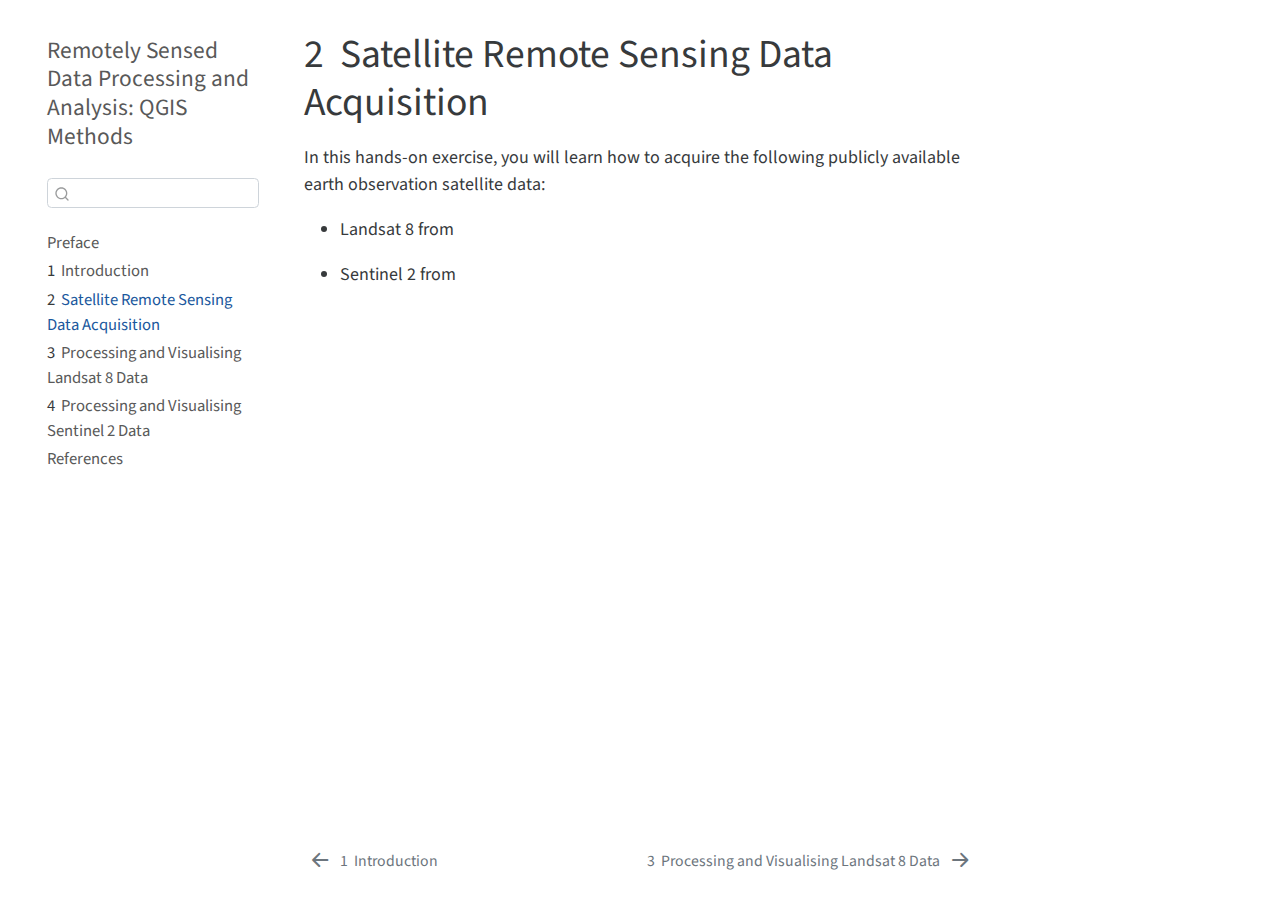
==== _book/Hands-on_01.html @ ee3eb409 "Commit 1st editing" ====
<!DOCTYPE html>
<html xmlns="http://www.w3.org/1999/xhtml" lang="en" xml:lang="en"><head>

<meta charset="utf-8">
<meta name="generator" content="quarto-1.0.37">

<meta name="viewport" content="width=device-width, initial-scale=1.0, user-scalable=yes">


<title>Remotely Sensed Data Processing and Analysis: QGIS Methods - 2&nbsp; Satellite Remote Sensing Data Acquisition</title>
<style>
code{white-space: pre-wrap;}
span.smallcaps{font-variant: small-caps;}
span.underline{text-decoration: underline;}
div.column{display: inline-block; vertical-align: top; width: 50%;}
div.hanging-indent{margin-left: 1.5em; text-indent: -1.5em;}
ul.task-list{list-style: none;}
</style>


<script src="site_libs/quarto-nav/quarto-nav.js"></script>
<script src="site_libs/quarto-nav/headroom.min.js"></script>
<script src="site_libs/clipboard/clipboard.min.js"></script>
<script src="site_libs/quarto-search/autocomplete.umd.js"></script>
<script src="site_libs/quarto-search/fuse.min.js"></script>
<script src="site_libs/quarto-search/quarto-search.js"></script>
<meta name="quarto:offset" content="./">
<link href="./Hands-on_02.html" rel="next">
<link href="./intro.html" rel="prev">
<script src="site_libs/quarto-html/quarto.js"></script>
<script src="site_libs/quarto-html/popper.min.js"></script>
<script src="site_libs/quarto-html/tippy.umd.min.js"></script>
<script src="site_libs/quarto-html/anchor.min.js"></script>
<link href="site_libs/quarto-html/tippy.css" rel="stylesheet">
<link href="site_libs/quarto-html/quarto-syntax-highlighting.css" rel="stylesheet" id="quarto-text-highlighting-styles">
<script src="site_libs/bootstrap/bootstrap.min.js"></script>
<link href="site_libs/bootstrap/bootstrap-icons.css" rel="stylesheet">
<link href="site_libs/bootstrap/bootstrap.min.css" rel="stylesheet" id="quarto-bootstrap" data-mode="light">
<script id="quarto-search-options" type="application/json">{
  "location": "sidebar",
  "copy-button": false,
  "collapse-after": 3,
  "panel-placement": "start",
  "type": "textbox",
  "limit": 20,
  "language": {
    "search-no-results-text": "No results",
    "search-matching-documents-text": "matching documents",
    "search-copy-link-title": "Copy link to search",
    "search-hide-matches-text": "Hide additional matches",
    "search-more-match-text": "more match in this document",
    "search-more-matches-text": "more matches in this document",
    "search-clear-button-title": "Clear",
    "search-detached-cancel-button-title": "Cancel",
    "search-submit-button-title": "Submit"
  }
}</script>


</head>

<body class="nav-sidebar floating">

<div id="quarto-search-results"></div>
  <header id="quarto-header" class="headroom fixed-top">
  <nav class="quarto-secondary-nav" data-bs-toggle="collapse" data-bs-target="#quarto-sidebar" aria-controls="quarto-sidebar" aria-expanded="false" aria-label="Toggle sidebar navigation" onclick="if (window.quartoToggleHeadroom) { window.quartoToggleHeadroom(); }">
    <div class="container-fluid d-flex justify-content-between">
      <h1 class="quarto-secondary-nav-title"><span class="chapter-number">2</span>&nbsp; <span class="chapter-title">Satellite Remote Sensing Data Acquisition</span></h1>
      <button type="button" class="quarto-btn-toggle btn" aria-label="Show secondary navigation">
        <i class="bi bi-chevron-right"></i>
      </button>
    </div>
  </nav>
</header>
<!-- content -->
<div id="quarto-content" class="quarto-container page-columns page-rows-contents page-layout-article">
<!-- sidebar -->
  <nav id="quarto-sidebar" class="sidebar collapse sidebar-navigation floating overflow-auto">
    <div class="pt-lg-2 mt-2 text-left sidebar-header">
    <div class="sidebar-title mb-0 py-0">
      <a href="./">Remotely Sensed Data Processing and Analysis: QGIS Methods</a> 
    </div>
      </div>
      <div class="mt-2 flex-shrink-0 align-items-center">
        <div class="sidebar-search">
        <div id="quarto-search" class="" title="Search"></div>
        </div>
      </div>
    <div class="sidebar-menu-container"> 
    <ul class="list-unstyled mt-1">
        <li class="sidebar-item">
  <div class="sidebar-item-container"> 
  <a href="./index.html" class="sidebar-item-text sidebar-link">Preface</a>
  </div>
</li>
        <li class="sidebar-item">
  <div class="sidebar-item-container"> 
  <a href="./intro.html" class="sidebar-item-text sidebar-link"><span class="chapter-number">1</span>&nbsp; <span class="chapter-title">Introduction</span></a>
  </div>
</li>
        <li class="sidebar-item">
  <div class="sidebar-item-container"> 
  <a href="./Hands-on_01.html" class="sidebar-item-text sidebar-link active"><span class="chapter-number">2</span>&nbsp; <span class="chapter-title">Satellite Remote Sensing Data Acquisition</span></a>
  </div>
</li>
        <li class="sidebar-item">
  <div class="sidebar-item-container"> 
  <a href="./Hands-on_02.html" class="sidebar-item-text sidebar-link"><span class="chapter-number">3</span>&nbsp; <span class="chapter-title">Processing and Visualising Landsat 8 Data</span></a>
  </div>
</li>
        <li class="sidebar-item">
  <div class="sidebar-item-container"> 
  <a href="./Hands-on_03.html" class="sidebar-item-text sidebar-link"><span class="chapter-number">4</span>&nbsp; <span class="chapter-title">Processing and Visualising Sentinel 2 Data</span></a>
  </div>
</li>
        <li class="sidebar-item">
  <div class="sidebar-item-container"> 
  <a href="./references.html" class="sidebar-item-text sidebar-link">References</a>
  </div>
</li>
    </ul>
    </div>
</nav>
<!-- margin-sidebar -->
    <div id="quarto-margin-sidebar" class="sidebar margin-sidebar">
        
    </div>
<!-- main -->
<main class="content" id="quarto-document-content">

<header id="title-block-header" class="quarto-title-block default">
<div class="quarto-title">
<h1 class="title d-none d-lg-block"><span class="chapter-number">2</span>&nbsp; <span class="chapter-title">Satellite Remote Sensing Data Acquisition</span></h1>
</div>



<div class="quarto-title-meta">

    
    
  </div>
  

</header>

<p>In this hands-on exercise, you will learn how to acquire the following publicly available earth observation satellite data:</p>
<ul>
<li><p>Landsat 8 from</p></li>
<li><p>Sentinel 2 from</p></li>
</ul>



</main> <!-- /main -->
<script id="quarto-html-after-body" type="application/javascript">
window.document.addEventListener("DOMContentLoaded", function (event) {
  const toggleBodyColorMode = (bsSheetEl) => {
    const mode = bsSheetEl.getAttribute("data-mode");
    const bodyEl = window.document.querySelector("body");
    if (mode === "dark") {
      bodyEl.classList.add("quarto-dark");
      bodyEl.classList.remove("quarto-light");
    } else {
      bodyEl.classList.add("quarto-light");
      bodyEl.classList.remove("quarto-dark");
    }
  }
  const toggleBodyColorPrimary = () => {
    const bsSheetEl = window.document.querySelector("link#quarto-bootstrap");
    if (bsSheetEl) {
      toggleBodyColorMode(bsSheetEl);
    }
  }
  toggleBodyColorPrimary();  
  const icon = "";
  const anchorJS = new window.AnchorJS();
  anchorJS.options = {
    placement: 'right',
    icon: icon
  };
  anchorJS.add('.anchored');
  const clipboard = new window.ClipboardJS('.code-copy-button', {
    target: function(trigger) {
      return trigger.previousElementSibling;
    }
  });
  clipboard.on('success', function(e) {
    // button target
    const button = e.trigger;
    // don't keep focus
    button.blur();
    // flash "checked"
    button.classList.add('code-copy-button-checked');
    var currentTitle = button.getAttribute("title");
    button.setAttribute("title", "Copied!");
    setTimeout(function() {
      button.setAttribute("title", currentTitle);
      button.classList.remove('code-copy-button-checked');
    }, 1000);
    // clear code selection
    e.clearSelection();
  });
  function tippyHover(el, contentFn) {
    const config = {
      allowHTML: true,
      content: contentFn,
      maxWidth: 500,
      delay: 100,
      arrow: false,
      appendTo: function(el) {
          return el.parentElement;
      },
      interactive: true,
      interactiveBorder: 10,
      theme: 'quarto',
      placement: 'bottom-start'
    };
    window.tippy(el, config); 
  }
  const noterefs = window.document.querySelectorAll('a[role="doc-noteref"]');
  for (var i=0; i<noterefs.length; i++) {
    const ref = noterefs[i];
    tippyHover(ref, function() {
      let href = ref.getAttribute('href');
      try { href = new URL(href).hash; } catch {}
      const id = href.replace(/^#\/?/, "");
      const note = window.document.getElementById(id);
      return note.innerHTML;
    });
  }
  var bibliorefs = window.document.querySelectorAll('a[role="doc-biblioref"]');
  for (var i=0; i<bibliorefs.length; i++) {
    const ref = bibliorefs[i];
    const cites = ref.parentNode.getAttribute('data-cites').split(' ');
    tippyHover(ref, function() {
      var popup = window.document.createElement('div');
      cites.forEach(function(cite) {
        var citeDiv = window.document.createElement('div');
        citeDiv.classList.add('hanging-indent');
        citeDiv.classList.add('csl-entry');
        var biblioDiv = window.document.getElementById('ref-' + cite);
        if (biblioDiv) {
          citeDiv.innerHTML = biblioDiv.innerHTML;
        }
        popup.appendChild(citeDiv);
      });
      return popup.innerHTML;
    });
  }
});
</script>
<nav class="page-navigation">
  <div class="nav-page nav-page-previous">
      <a href="./intro.html" class="pagination-link">
        <i class="bi bi-arrow-left-short"></i> <span class="nav-page-text"><span class="chapter-number">1</span>&nbsp; <span class="chapter-title">Introduction</span></span>
      </a>          
  </div>
  <div class="nav-page nav-page-next">
      <a href="./Hands-on_02.html" class="pagination-link">
        <span class="nav-page-text"><span class="chapter-number">3</span>&nbsp; <span class="chapter-title">Processing and Visualising Landsat 8 Data</span></span> <i class="bi bi-arrow-right-short"></i>
      </a>
  </div>
</nav>
</div> <!-- /content -->



</body></html>
---- _book/site_libs/quarto-html/tippy.css ----
.tippy-box[data-animation=fade][data-state=hidden]{opacity:0}[data-tippy-root]{max-width:calc(100vw - 10px)}.tippy-box{position:relative;background-color:#333;color:#fff;border-radius:4px;font-size:14px;line-height:1.4;white-space:normal;outline:0;transition-property:transform,visibility,opacity}.tippy-box[data-placement^=top]>.tippy-arrow{bottom:0}.tippy-box[data-placement^=top]>.tippy-arrow:before{bottom:-7px;left:0;border-width:8px 8px 0;border-top-color:initial;transform-origin:center top}.tippy-box[data-placement^=bottom]>.tippy-arrow{top:0}.tippy-box[data-placement^=bottom]>.tippy-arrow:before{top:-7px;left:0;border-width:0 8px 8px;border-bottom-color:initial;transform-origin:center bottom}.tippy-box[data-placement^=left]>.tippy-arrow{right:0}.tippy-box[data-placement^=left]>.tippy-arrow:before{border-width:8px 0 8px 8px;border-left-color:initial;right:-7px;transform-origin:center left}.tippy-box[data-placement^=right]>.tippy-arrow{left:0}.tippy-box[data-placement^=right]>.tippy-arrow:before{left:-7px;border-width:8px 8px 8px 0;border-right-color:initial;transform-origin:center right}.tippy-box[data-inertia][data-state=visible]{transition-timing-function:cubic-bezier(.54,1.5,.38,1.11)}.tippy-arrow{width:16px;height:16px;color:#333}.tippy-arrow:before{content:"";position:absolute;border-color:transparent;border-style:solid}.tippy-content{position:relative;padding:5px 9px;z-index:1}
---- _book/site_libs/quarto-html/quarto-syntax-highlighting.css ----
/* quarto syntax highlight colors */
:root {
  --quarto-hl-ot-color: #003B4F;
  --quarto-hl-at-color: #657422;
  --quarto-hl-ss-color: #20794D;
  --quarto-hl-an-color: #5E5E5E;
  --quarto-hl-fu-color: #4758AB;
  --quarto-hl-st-color: #20794D;
  --quarto-hl-cf-color: #003B4F;
  --quarto-hl-op-color: #5E5E5E;
  --quarto-hl-er-color: #AD0000;
  --quarto-hl-bn-color: #AD0000;
  --quarto-hl-al-color: #AD0000;
  --quarto-hl-va-color: #111111;
  --quarto-hl-bu-color: inherit;
  --quarto-hl-ex-color: inherit;
  --quarto-hl-pp-color: #AD0000;
  --quarto-hl-in-color: #5E5E5E;
  --quarto-hl-vs-color: #20794D;
  --quarto-hl-wa-color: #5E5E5E;
  --quarto-hl-do-color: #5E5E5E;
  --quarto-hl-im-color: #00769E;
  --quarto-hl-ch-color: #20794D;
  --quarto-hl-dt-color: #AD0000;
  --quarto-hl-fl-color: #AD0000;
  --quarto-hl-co-color: #5E5E5E;
  --quarto-hl-cv-color: #5E5E5E;
  --quarto-hl-cn-color: #8f5902;
  --quarto-hl-sc-color: #5E5E5E;
  --quarto-hl-dv-color: #AD0000;
  --quarto-hl-kw-color: #003B4F;
}

/* other quarto variables */
:root {
  --quarto-font-monospace: SFMono-Regular, Menlo, Monaco, Consolas, "Liberation Mono", "Courier New", monospace;
}

pre > code.sourceCode > span {
  color: #003B4F;
}

code span {
  color: #003B4F;
}

code.sourceCode > span {
  color: #003B4F;
}

div.sourceCode,
div.sourceCode pre.sourceCode {
  color: #003B4F;
}

code span.ot {
  color: #003B4F;
}

code span.at {
  color: #657422;
}

code span.ss {
  color: #20794D;
}

code span.an {
  color: #5E5E5E;
}

code span.fu {
  color: #4758AB;
}

code span.st {
  color: #20794D;
}

code span.cf {
  color: #003B4F;
}

code span.op {
  color: #5E5E5E;
}

code span.er {
  color: #AD0000;
}

code span.bn {
  color: #AD0000;
}

code span.al {
  color: #AD0000;
}

code span.va {
  color: #111111;
}

code span.pp {
  color: #AD0000;
}

code span.in {
  color: #5E5E5E;
}

code span.vs {
  color: #20794D;
}

code span.wa {
  color: #5E5E5E;
  font-style: italic;
}

code span.do {
  color: #5E5E5E;
  font-style: italic;
}

code span.im {
  color: #00769E;
}

code span.ch {
  color: #20794D;
}

code span.dt {
  color: #AD0000;
}

code span.fl {
  color: #AD0000;
}

code span.co {
  color: #5E5E5E;
}

code span.cv {
  color: #5E5E5E;
  font-style: italic;
}

code span.cn {
  color: #8f5902;
}

code span.sc {
  color: #5E5E5E;
}

code span.dv {
  color: #AD0000;
}

code span.kw {
  color: #003B4F;
}

.prevent-inlining {
  content: "</";
}

/*# sourceMappingURL=debc5d5d77c3f9108843748ff7464032.css.map */
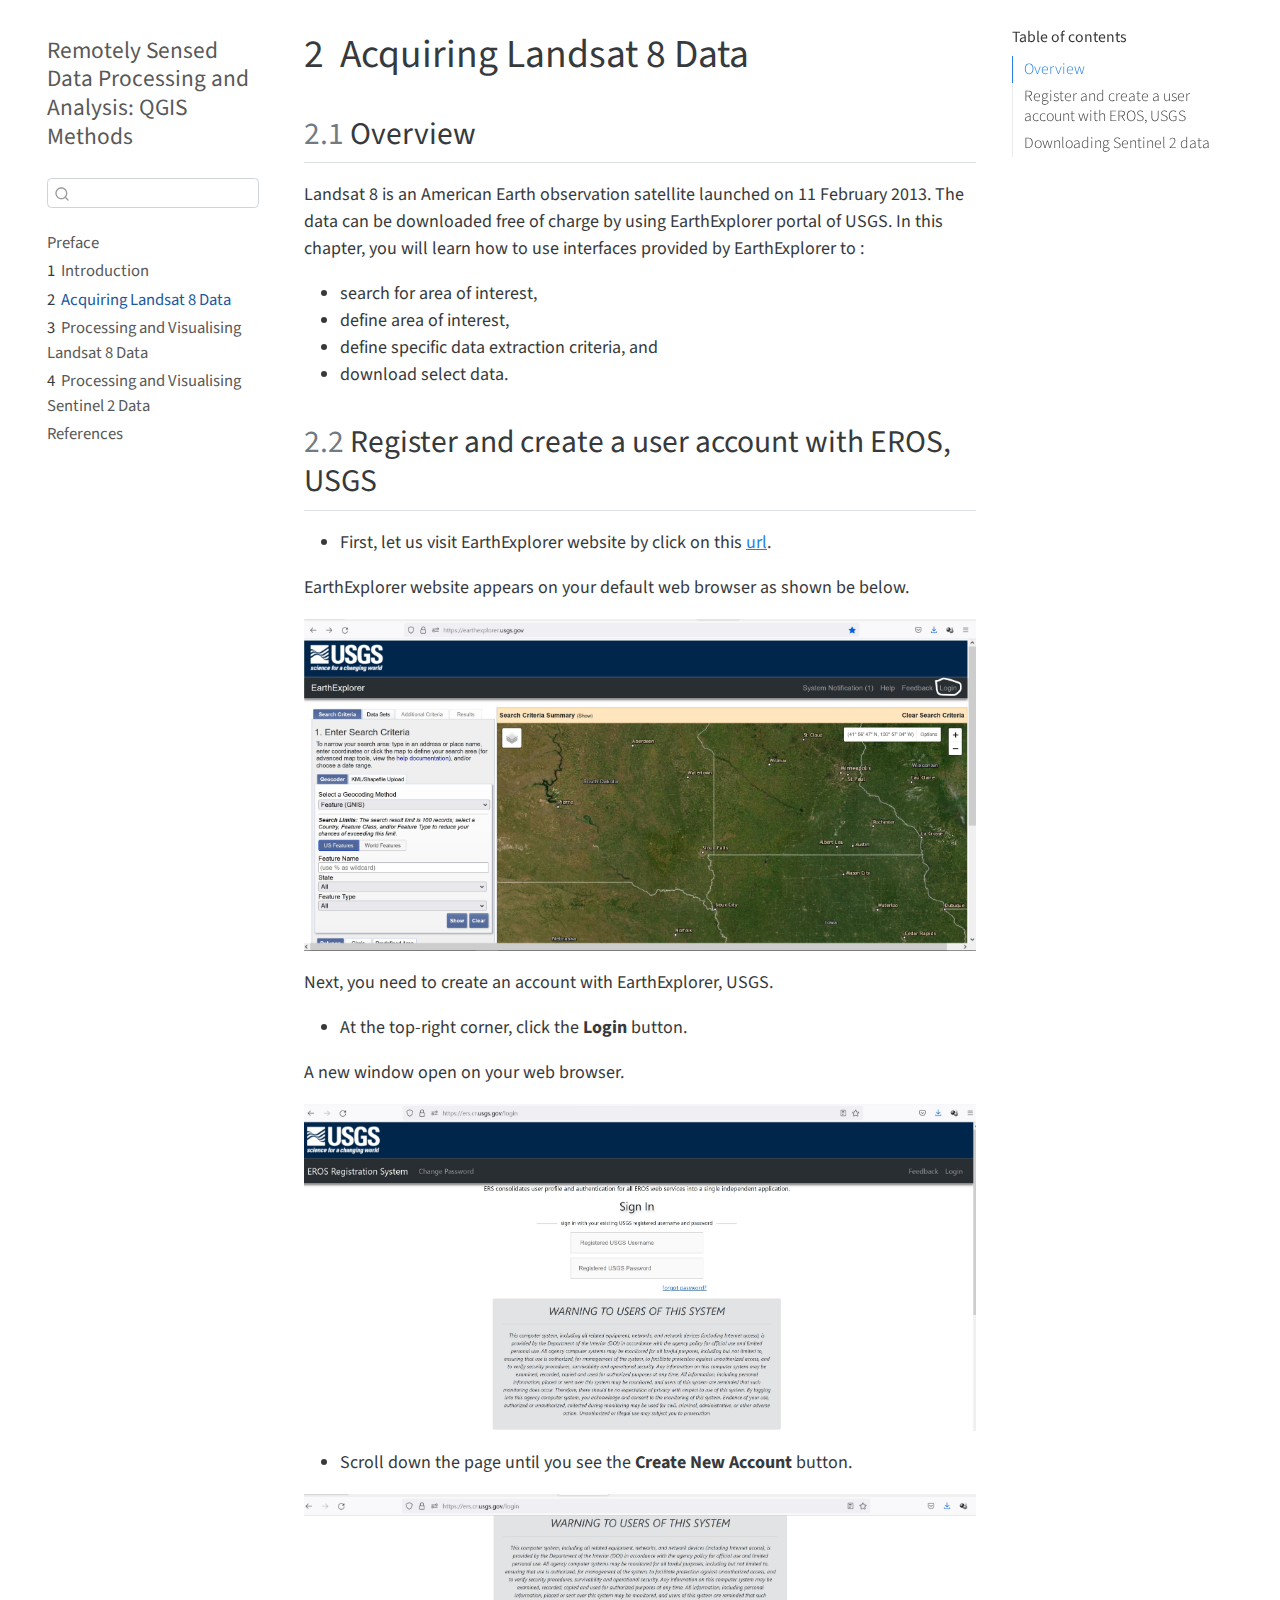
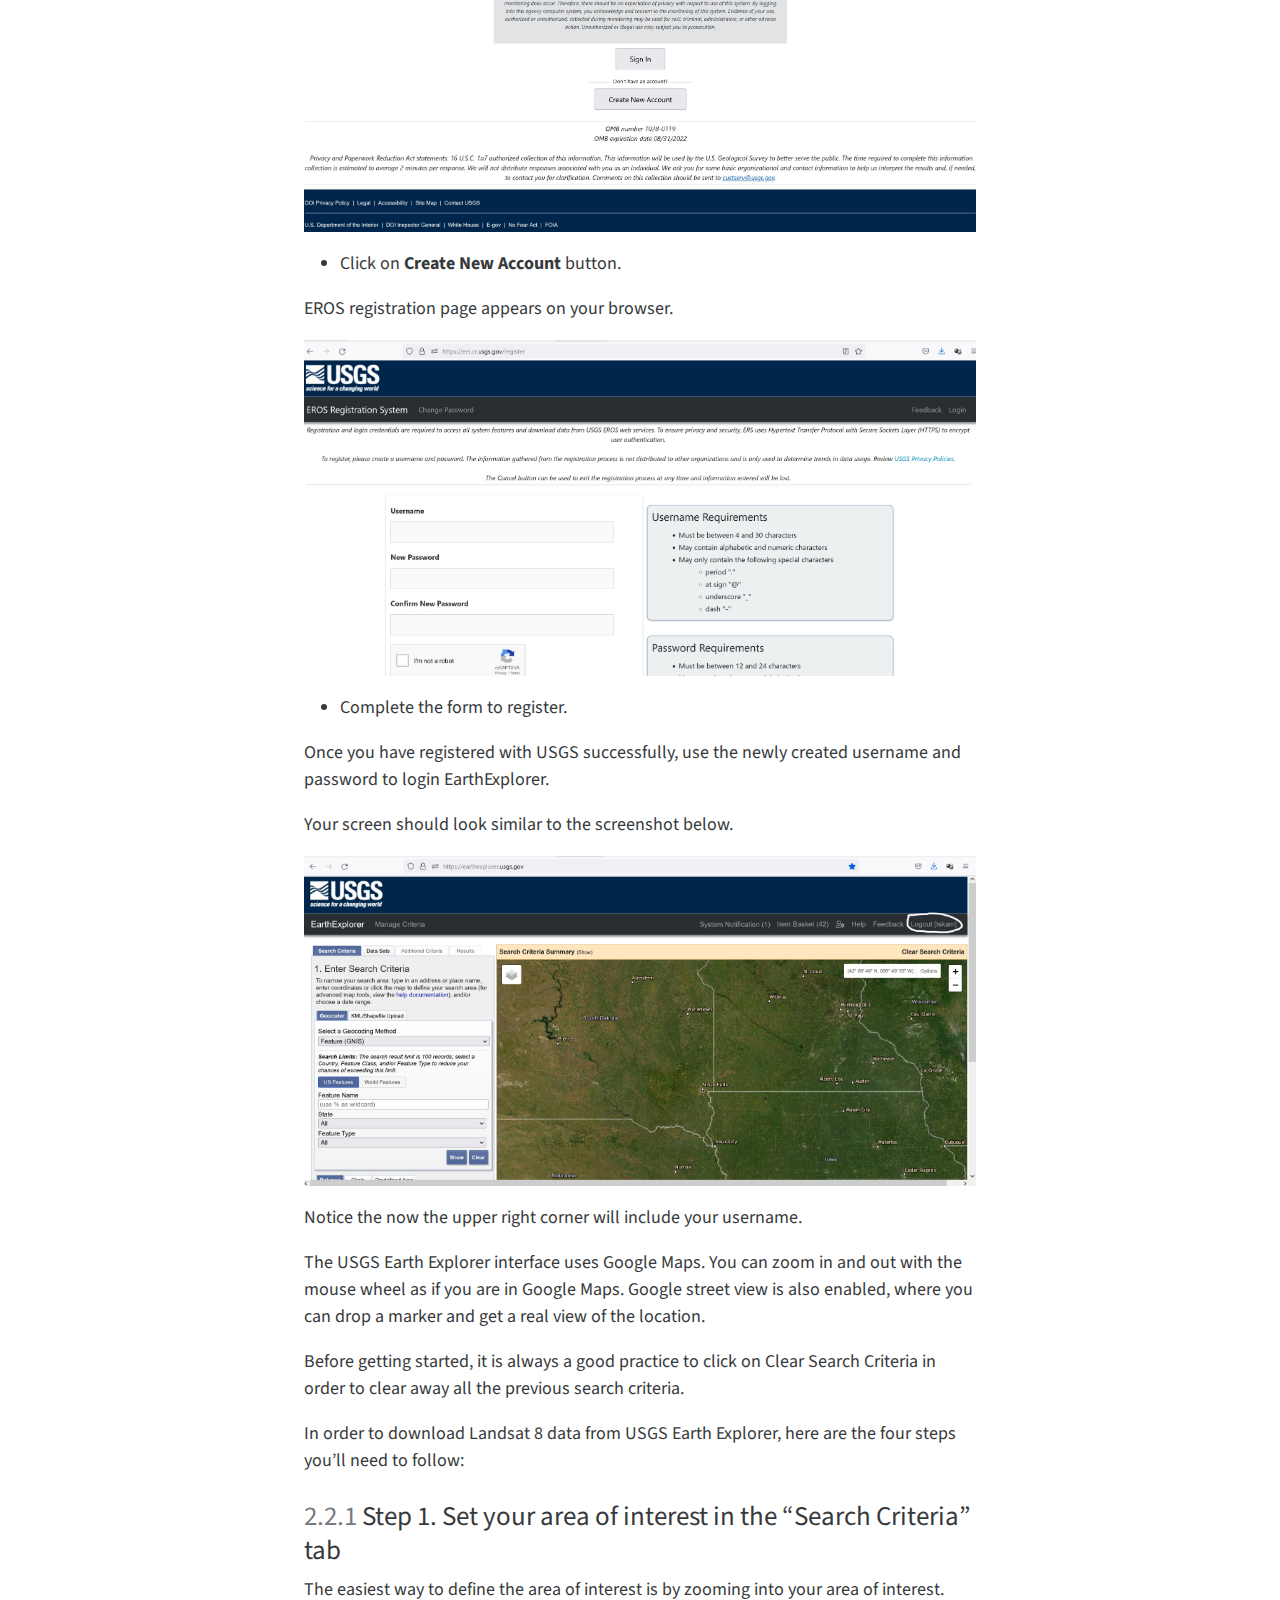
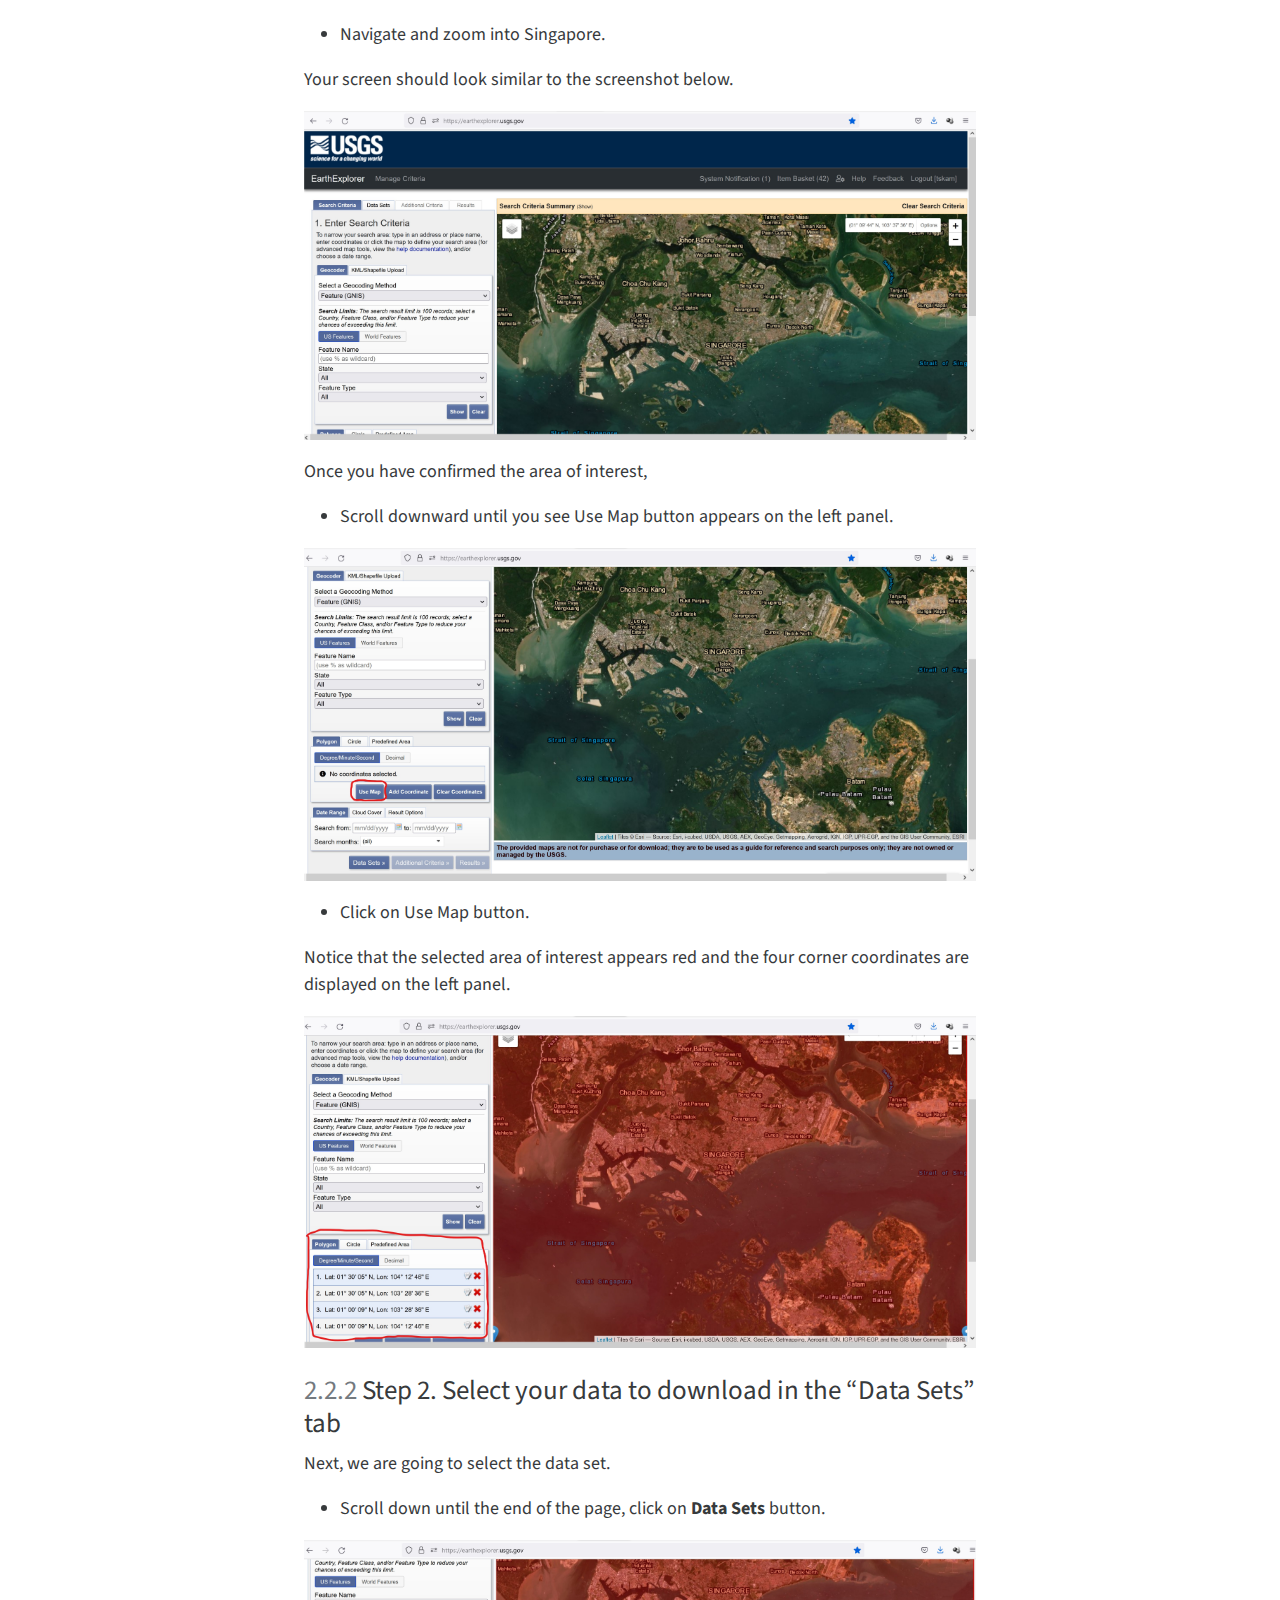
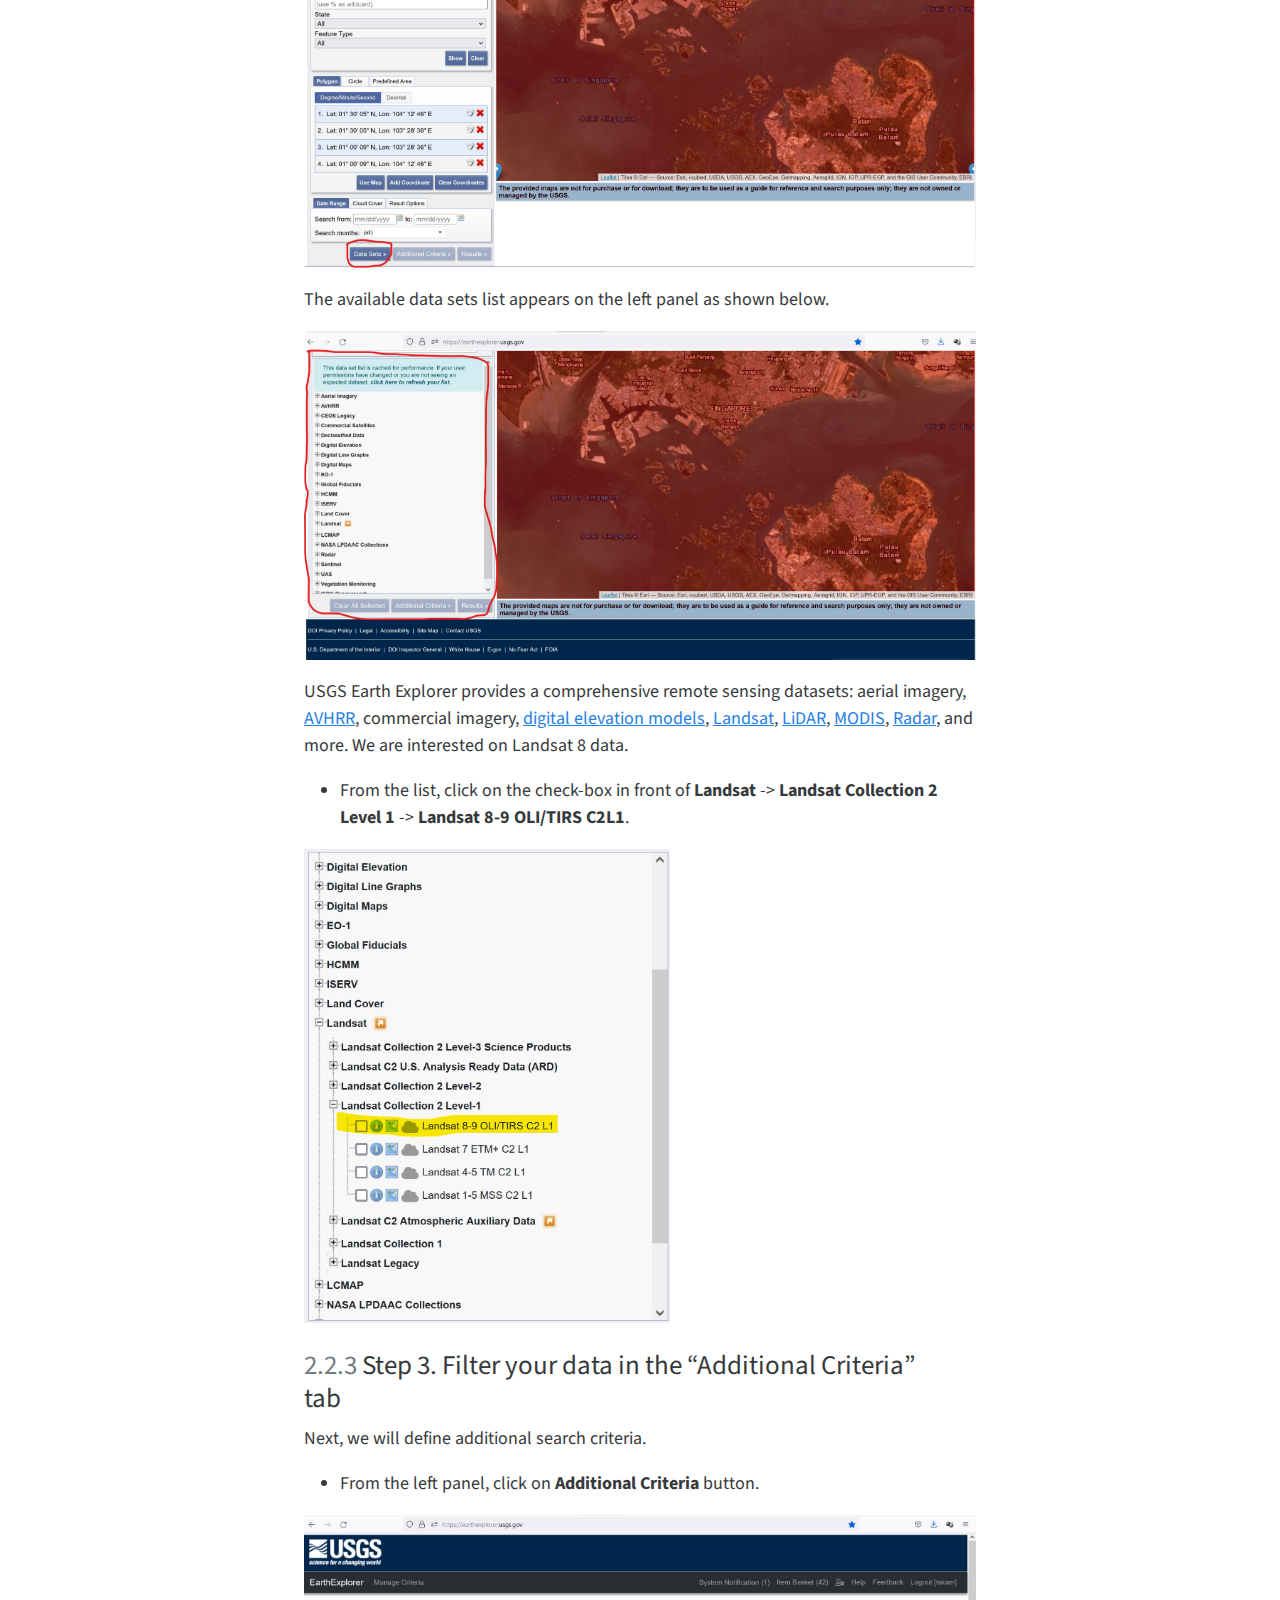
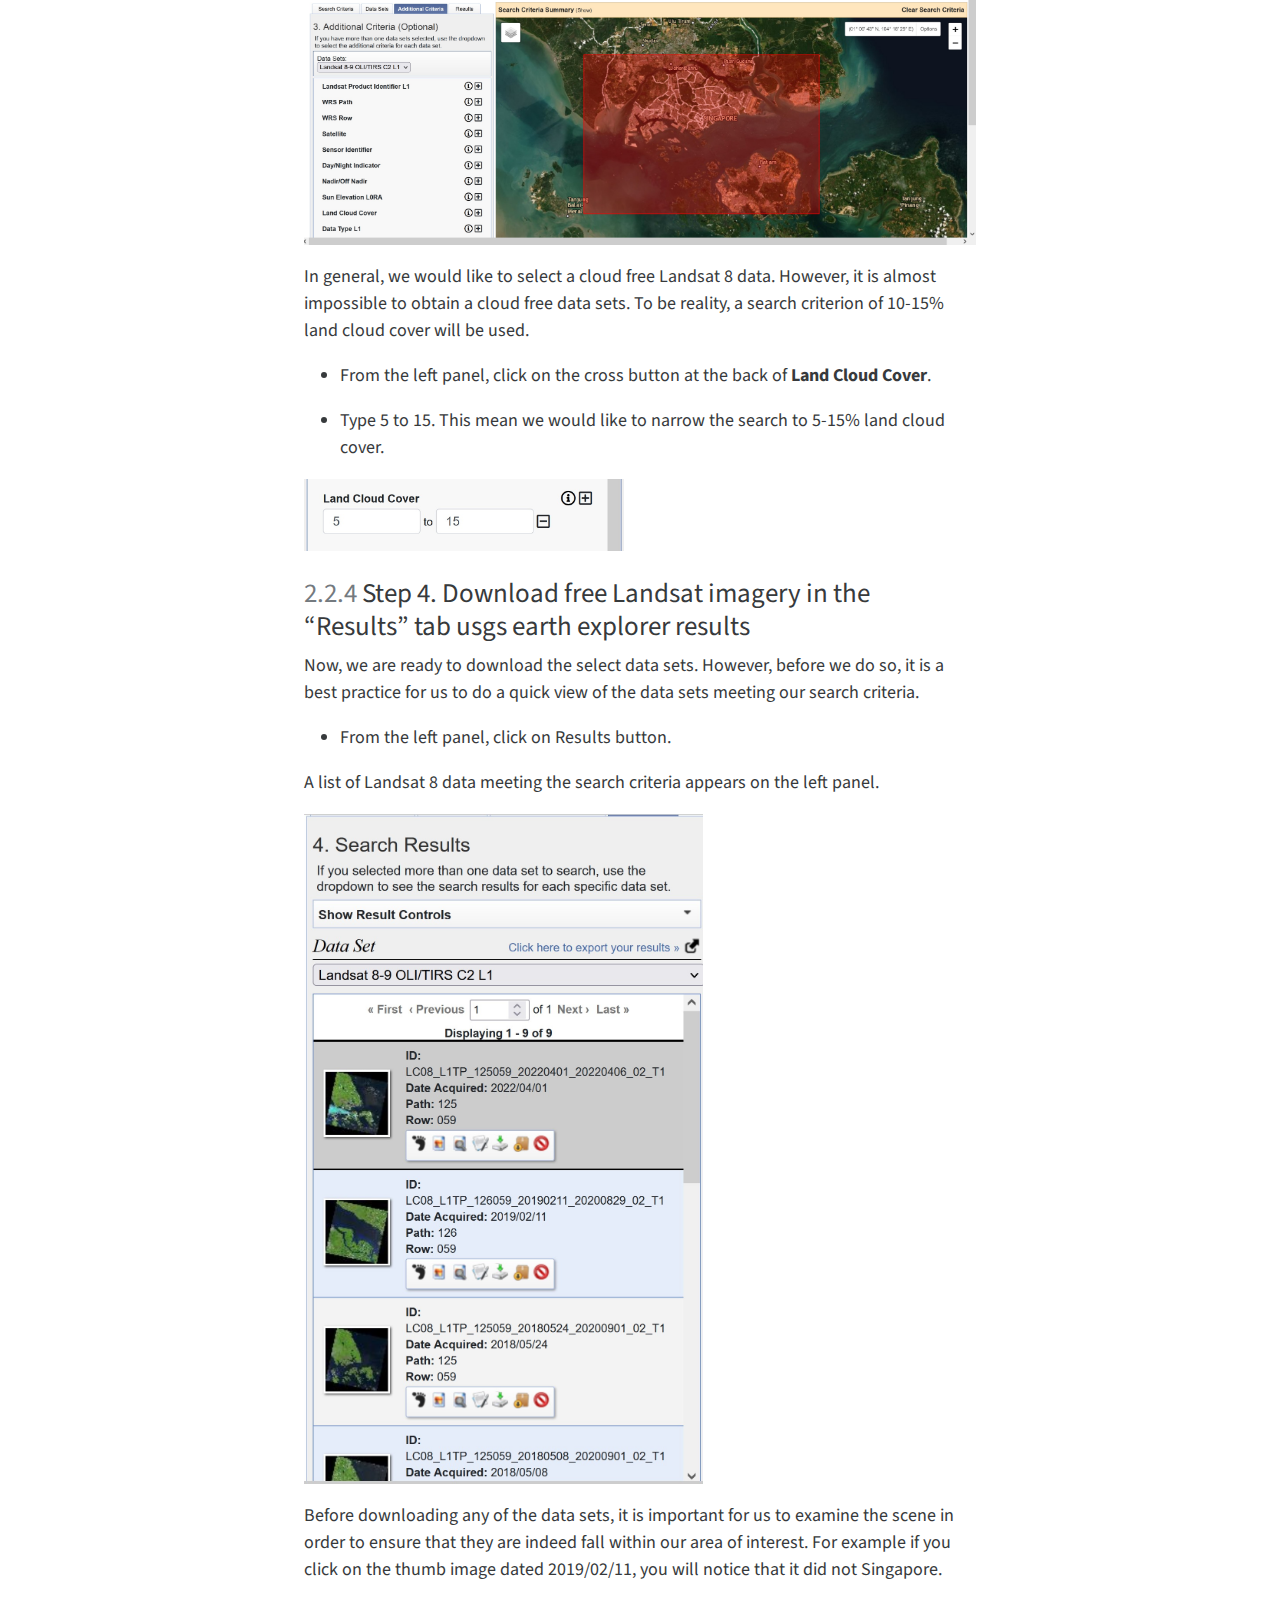
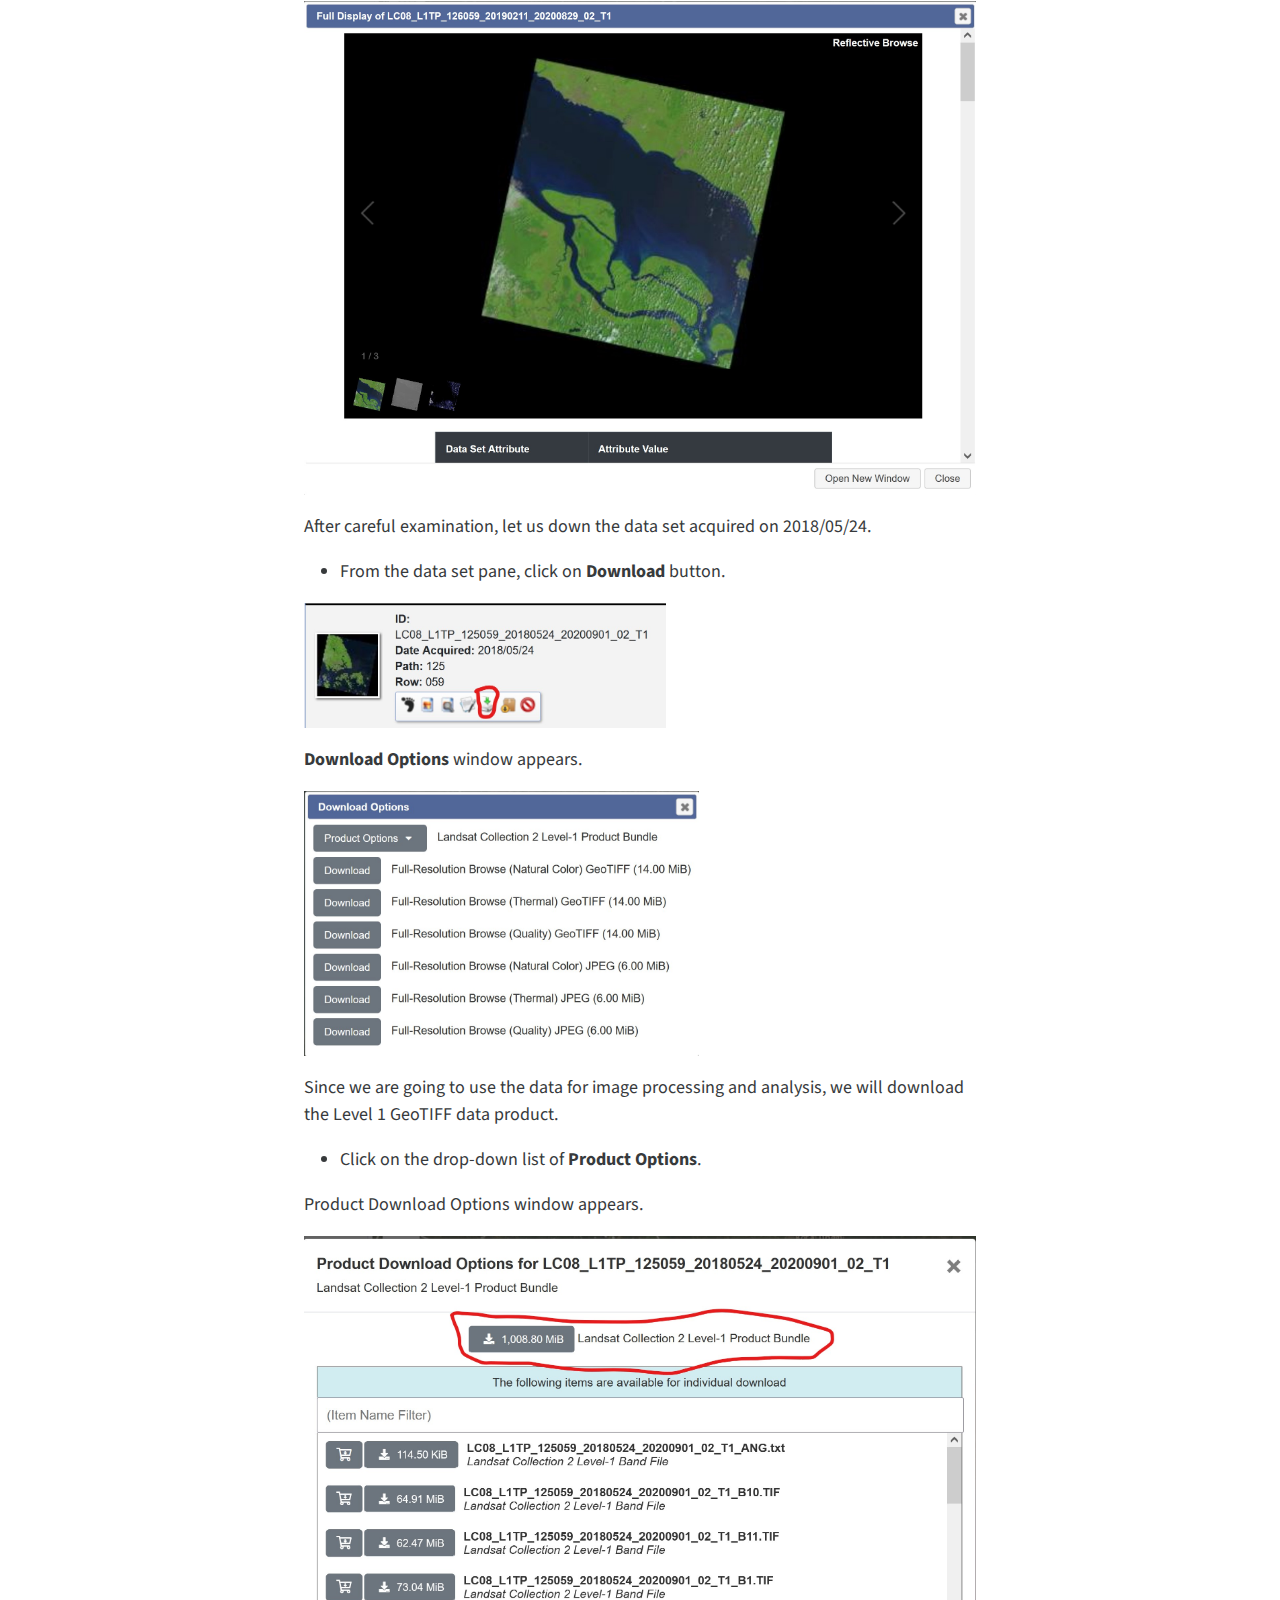
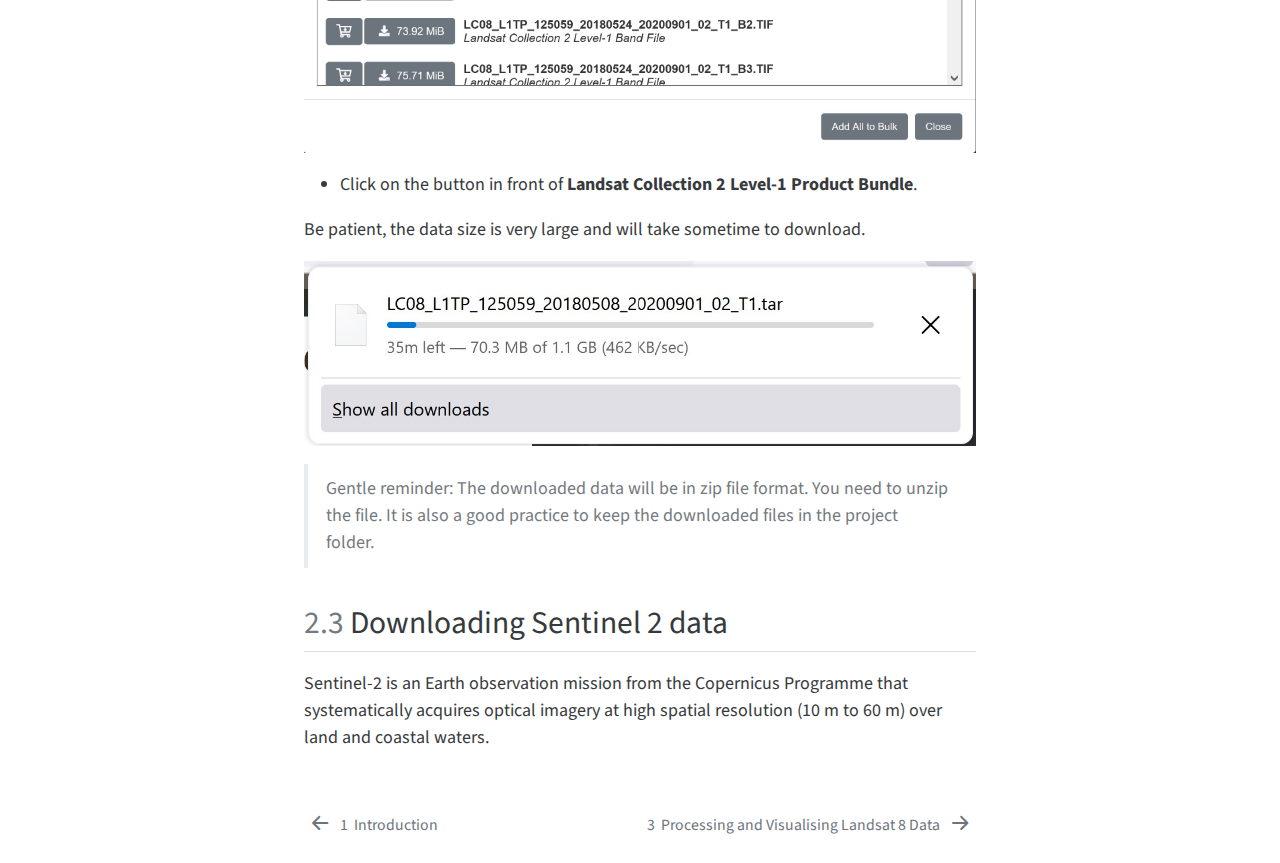
==== commit d84052c1: "1st edition of Chapter 1" ====
--- a/_book/Hands-on_01.html
+++ b/_book/Hands-on_01.html
@@ -7,7 +7,7 @@
 <meta name="viewport" content="width=device-width, initial-scale=1.0, user-scalable=yes">
 
 
-<title>Remotely Sensed Data Processing and Analysis: QGIS Methods - 2&nbsp; Satellite Remote Sensing Data Acquisition</title>
+<title>Remotely Sensed Data Processing and Analysis: QGIS Methods - 2&nbsp; Acquiring Landsat 8 Data</title>
 <style>
 code{white-space: pre-wrap;}
 span.smallcaps{font-variant: small-caps;}
@@ -65,7 +65,7 @@
   <header id="quarto-header" class="headroom fixed-top">
   <nav class="quarto-secondary-nav" data-bs-toggle="collapse" data-bs-target="#quarto-sidebar" aria-controls="quarto-sidebar" aria-expanded="false" aria-label="Toggle sidebar navigation" onclick="if (window.quartoToggleHeadroom) { window.quartoToggleHeadroom(); }">
     <div class="container-fluid d-flex justify-content-between">
-      <h1 class="quarto-secondary-nav-title"><span class="chapter-number">2</span>&nbsp; <span class="chapter-title">Satellite Remote Sensing Data Acquisition</span></h1>
+      <h1 class="quarto-secondary-nav-title"><span class="chapter-number">2</span>&nbsp; <span class="chapter-title">Acquiring Landsat 8 Data</span></h1>
       <button type="button" class="quarto-btn-toggle btn" aria-label="Show secondary navigation">
         <i class="bi bi-chevron-right"></i>
       </button>
@@ -100,7 +100,7 @@
 </li>
         <li class="sidebar-item">
   <div class="sidebar-item-container"> 
-  <a href="./Hands-on_01.html" class="sidebar-item-text sidebar-link active"><span class="chapter-number">2</span>&nbsp; <span class="chapter-title">Satellite Remote Sensing Data Acquisition</span></a>
+  <a href="./Hands-on_01.html" class="sidebar-item-text sidebar-link active"><span class="chapter-number">2</span>&nbsp; <span class="chapter-title">Acquiring Landsat 8 Data</span></a>
   </div>
 </li>
         <li class="sidebar-item">
@@ -123,14 +123,28 @@
 </nav>
 <!-- margin-sidebar -->
     <div id="quarto-margin-sidebar" class="sidebar margin-sidebar">
-        
+        <nav id="TOC" role="doc-toc">
+    <h2 id="toc-title">Table of contents</h2>
+   
+  <ul>
+  <li><a href="#overview" id="toc-overview" class="nav-link active" data-scroll-target="#overview"> <span class="header-section-number">2.1</span> Overview</a></li>
+  <li><a href="#register-and-create-a-user-account-with-eros-usgs" id="toc-register-and-create-a-user-account-with-eros-usgs" class="nav-link" data-scroll-target="#register-and-create-a-user-account-with-eros-usgs"> <span class="header-section-number">2.2</span> Register and create a user account with EROS, USGS</a>
+  <ul class="collapse">
+  <li><a href="#step-1.-set-your-area-of-interest-in-the-search-criteria-tab" id="toc-step-1.-set-your-area-of-interest-in-the-search-criteria-tab" class="nav-link" data-scroll-target="#step-1.-set-your-area-of-interest-in-the-search-criteria-tab"> <span class="header-section-number">2.2.1</span> Step 1. Set your area of interest in the “Search Criteria” tab</a></li>
+  <li><a href="#step-2.-select-your-data-to-download-in-the-data-sets-tab" id="toc-step-2.-select-your-data-to-download-in-the-data-sets-tab" class="nav-link" data-scroll-target="#step-2.-select-your-data-to-download-in-the-data-sets-tab"> <span class="header-section-number">2.2.2</span> Step 2. Select your data to download in the “Data Sets” tab</a></li>
+  <li><a href="#step-3.-filter-your-data-in-the-additional-criteria-tab" id="toc-step-3.-filter-your-data-in-the-additional-criteria-tab" class="nav-link" data-scroll-target="#step-3.-filter-your-data-in-the-additional-criteria-tab"> <span class="header-section-number">2.2.3</span> Step 3. Filter your data in the “Additional Criteria” tab</a></li>
+  <li><a href="#step-4.-download-free-landsat-imagery-in-the-results-tab-usgs-earth-explorer-results" id="toc-step-4.-download-free-landsat-imagery-in-the-results-tab-usgs-earth-explorer-results" class="nav-link" data-scroll-target="#step-4.-download-free-landsat-imagery-in-the-results-tab-usgs-earth-explorer-results"> <span class="header-section-number">2.2.4</span> Step 4. Download free Landsat imagery in the “Results” tab usgs earth explorer results</a></li>
+  </ul></li>
+  <li><a href="#downloading-sentinel-2-data" id="toc-downloading-sentinel-2-data" class="nav-link" data-scroll-target="#downloading-sentinel-2-data"> <span class="header-section-number">2.3</span> Downloading Sentinel 2 data</a></li>
+  </ul>
+</nav>
     </div>
 <!-- main -->
 <main class="content" id="quarto-document-content">
 
 <header id="title-block-header" class="quarto-title-block default">
 <div class="quarto-title">
-<h1 class="title d-none d-lg-block"><span class="chapter-number">2</span>&nbsp; <span class="chapter-title">Satellite Remote Sensing Data Acquisition</span></h1>
+<h1 class="title d-none d-lg-block"><span class="chapter-number">2</span>&nbsp; <span class="chapter-title">Acquiring Landsat 8 Data</span></h1>
 </div>
 
 
@@ -144,13 +158,135 @@
 
 </header>
 
-<p>In this hands-on exercise, you will learn how to acquire the following publicly available earth observation satellite data:</p>
-<ul>
-<li><p>Landsat 8 from</p></li>
-<li><p>Sentinel 2 from</p></li>
-</ul>
-
-
+<section id="overview" class="level2" data-number="2.1">
+<h2 data-number="2.1" class="anchored" data-anchor-id="overview"><span class="header-section-number">2.1</span> Overview</h2>
+<p>Landsat 8 is an American Earth observation satellite launched on 11 February 2013. The data can be downloaded free of charge by using EarthExplorer portal of USGS. In this chapter, you will learn how to use interfaces provided by EarthExplorer to :</p>
+<ul>
+<li>search for area of interest,</li>
+<li>define area of interest,</li>
+<li>define specific data extraction criteria, and</li>
+<li>download select data.</li>
+</ul>
+</section>
+<section id="register-and-create-a-user-account-with-eros-usgs" class="level2" data-number="2.2">
+<h2 data-number="2.2" class="anchored" data-anchor-id="register-and-create-a-user-account-with-eros-usgs"><span class="header-section-number">2.2</span> Register and create a user account with EROS, USGS</h2>
+<ul>
+<li>First, let us visit EarthExplorer website by click on this <a href="https://earthexplorer.usgs.gov/">url</a>.</li>
+</ul>
+<p>EarthExplorer website appears on your default web browser as shown be below.</p>
+<p><img src="img01/image1.jpg" class="img-fluid"></p>
+<p>Next, you need to create an account with EarthExplorer, USGS.</p>
+<ul>
+<li>At the top-right corner, click the <strong>Login</strong> button.</li>
+</ul>
+<p>A new window open on your web browser.</p>
+<p><img src="img01/image2.jpg" class="img-fluid"></p>
+<ul>
+<li>Scroll down the page until you see the <strong>Create New Account</strong> button.</li>
+</ul>
+<p><img src="img01/image3.jpg" class="img-fluid"></p>
+<ul>
+<li>Click on <strong>Create New Account</strong> button.</li>
+</ul>
+<p>EROS registration page appears on your browser.</p>
+<p><img src="img01/image4.jpg" class="img-fluid"></p>
+<ul>
+<li>Complete the form to register.</li>
+</ul>
+<p>Once you have registered with USGS successfully, use the newly created username and password to login EarthExplorer.</p>
+<p>Your screen should look similar to the screenshot below.</p>
+<p><img src="img01/image5.jpg" class="img-fluid"></p>
+<p>Notice the now the upper right corner will include your username.</p>
+<p>The USGS Earth Explorer interface uses Google Maps. You can zoom in and out with the mouse wheel as if you are in Google Maps. Google street view is also enabled, where you can drop a marker and get a real view of the location.</p>
+<p>Before getting started, it is always a good practice to click on Clear Search Criteria in order to clear away all the previous search criteria.</p>
+<p>In order to download Landsat 8 data from USGS Earth Explorer, here are the four steps you’ll need to follow:</p>
+<section id="step-1.-set-your-area-of-interest-in-the-search-criteria-tab" class="level3" data-number="2.2.1">
+<h3 data-number="2.2.1" class="anchored" data-anchor-id="step-1.-set-your-area-of-interest-in-the-search-criteria-tab"><span class="header-section-number">2.2.1</span> Step 1. Set your area of interest in the “Search Criteria” tab</h3>
+<p>The easiest way to define the area of interest is by zooming into your area of interest.</p>
+<ul>
+<li>Navigate and zoom into Singapore.</li>
+</ul>
+<p>Your screen should look similar to the screenshot below.</p>
+<p><img src="img01/image6.jpg" class="img-fluid"></p>
+<p>Once you have confirmed the area of interest,</p>
+<ul>
+<li>Scroll downward until you see Use Map button appears on the left panel.</li>
+</ul>
+<p><img src="img01/image7.jpg" class="img-fluid"></p>
+<ul>
+<li>Click on Use Map button.</li>
+</ul>
+<p>Notice that the selected area of interest appears red and the four corner coordinates are displayed on the left panel.</p>
+<p><img src="img01/image8.jpg" class="img-fluid"></p>
+</section>
+<section id="step-2.-select-your-data-to-download-in-the-data-sets-tab" class="level3" data-number="2.2.2">
+<h3 data-number="2.2.2" class="anchored" data-anchor-id="step-2.-select-your-data-to-download-in-the-data-sets-tab"><span class="header-section-number">2.2.2</span> Step 2. Select your data to download in the “Data Sets” tab</h3>
+<p>Next, we are going to select the data set.</p>
+<ul>
+<li>Scroll down until the end of the page, click on <strong>Data Sets</strong> button.</li>
+</ul>
+<p><img src="img01/image9.jpg" class="img-fluid"></p>
+<p>The available data sets list appears on the left panel as shown below.</p>
+<p><img src="img01/image10.jpg" class="img-fluid"></p>
+<p>USGS Earth Explorer provides a comprehensive remote sensing datasets: aerial imagery, <a href="https://gisgeography.com/avhrr-advanced-very-high-resolution-radiometer/">AVHRR</a>, commercial imagery, <a href="https://gisgeography.com/dem-dsm-dtm-differences/">digital elevation models</a>, <a href="https://gisgeography.com/landsat-program-satellite-imagery-bands/">Landsat</a>, <a href="https://gisgeography.com/lidar-light-detection-and-ranging/">LiDAR</a>, <a href="https://gisgeography.com/modis-satellite/">MODIS</a>, <a href="https://gisgeography.com/synthetic-aperture-radar-examples/">Radar</a>, and more. We are interested on Landsat 8 data.</p>
+<ul>
+<li>From the list, click on the check-box in front of <strong>Landsat</strong> -&gt; <strong>Landsat Collection 2 Level 1</strong> -&gt; <strong>Landsat 8-9 OLI/TIRS C2L1</strong>.</li>
+</ul>
+<p><img src="img01/image11.jpg" class="img-fluid" width="366"></p>
+</section>
+<section id="step-3.-filter-your-data-in-the-additional-criteria-tab" class="level3" data-number="2.2.3">
+<h3 data-number="2.2.3" class="anchored" data-anchor-id="step-3.-filter-your-data-in-the-additional-criteria-tab"><span class="header-section-number">2.2.3</span> Step 3. Filter your data in the “Additional Criteria” tab</h3>
+<p>Next, we will define additional search criteria.</p>
+<ul>
+<li>From the left panel, click on <strong>Additional Criteria</strong> button.</li>
+</ul>
+<p><img src="img01/image12.jpg" class="img-fluid"></p>
+<p>In general, we would like to select a cloud free Landsat 8 data. However, it is almost impossible to obtain a cloud free data sets. To be reality, a search criterion of 10-15% land cloud cover will be used.</p>
+<ul>
+<li><p>From the left panel, click on the cross button at the back of <strong>Land Cloud Cover</strong>.</p></li>
+<li><p>Type 5 to 15. This mean we would like to narrow the search to 5-15% land cloud cover.</p></li>
+</ul>
+<p><img src="img01/image13.jpg" class="img-fluid" width="320"></p>
+</section>
+<section id="step-4.-download-free-landsat-imagery-in-the-results-tab-usgs-earth-explorer-results" class="level3" data-number="2.2.4">
+<h3 data-number="2.2.4" class="anchored" data-anchor-id="step-4.-download-free-landsat-imagery-in-the-results-tab-usgs-earth-explorer-results"><span class="header-section-number">2.2.4</span> Step 4. Download free Landsat imagery in the “Results” tab usgs earth explorer results</h3>
+<p>Now, we are ready to download the select data sets. However, before we do so, it is a best practice for us to do a quick view of the data sets meeting our search criteria.</p>
+<ul>
+<li>From the left panel, click on Results button.</li>
+</ul>
+<p>A list of Landsat 8 data meeting the search criteria appears on the left panel.</p>
+<p><img src="img01/image14.jpg" class="img-fluid" width="399"></p>
+<p>Before downloading any of the data sets, it is important for us to examine the scene in order to ensure that they are indeed fall within our area of interest. For example if you click on the thumb image dated 2019/02/11, you will notice that it did not Singapore.</p>
+<p><img src="img01/image15.jpg" class="img-fluid"></p>
+<p>After careful examination, let us down the data set acquired on 2018/05/24.</p>
+<ul>
+<li>From the data set pane, click on <strong>Download</strong> button.</li>
+</ul>
+<p><img src="img01/image16.jpg" class="img-fluid" width="362"></p>
+<p><strong>Download Options</strong> window appears.</p>
+<p><img src="img01/image17.jpg" class="img-fluid" width="395"></p>
+<p>Since we are going to use the data for image processing and analysis, we will download the Level 1 GeoTIFF data product.</p>
+<ul>
+<li>Click on the drop-down list of <strong>Product Options</strong>.</li>
+</ul>
+<p>Product Download Options window appears.</p>
+<p><img src="img01/image18.jpg" class="img-fluid"></p>
+<ul>
+<li>Click on the button in front of <strong>Landsat Collection 2 Level-1 Product Bundle</strong>.</li>
+</ul>
+<p>Be patient, the data size is very large and will take sometime to download.</p>
+<p><img src="img01/image19.jpg" class="img-fluid"></p>
+<blockquote class="blockquote">
+<p>Gentle reminder: The downloaded data will be in zip file format. You need to unzip the file. It is also a good practice to keep the downloaded files in the project folder.</p>
+</blockquote>
+</section>
+</section>
+<section id="downloading-sentinel-2-data" class="level2" data-number="2.3">
+<h2 data-number="2.3" class="anchored" data-anchor-id="downloading-sentinel-2-data"><span class="header-section-number">2.3</span> Downloading Sentinel 2 data</h2>
+<p>Sentinel-2 is an Earth observation mission from the Copernicus Programme that systematically acquires optical imagery at high spatial resolution (10 m to 60 m) over land and coastal waters.</p>
+
+
+</section>
 
 </main> <!-- /main -->
 <script id="quarto-html-after-body" type="application/javascript">
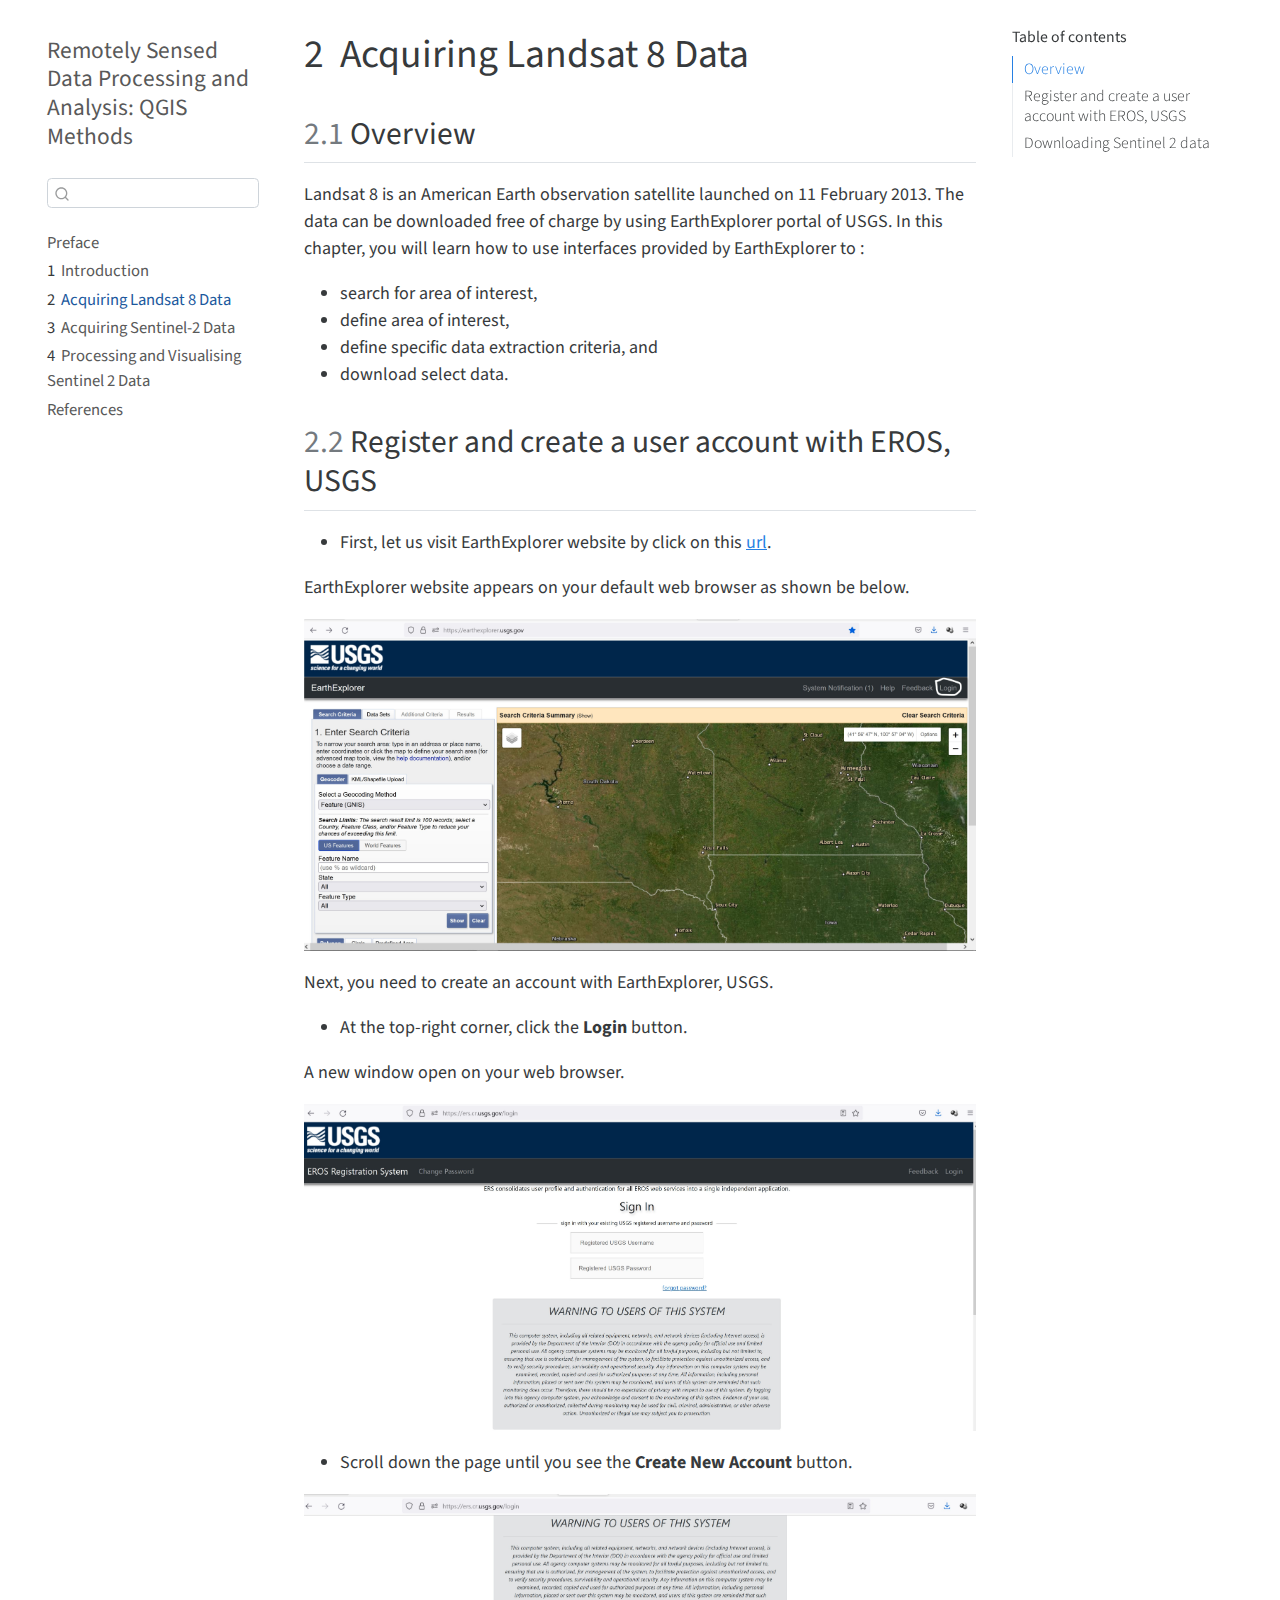
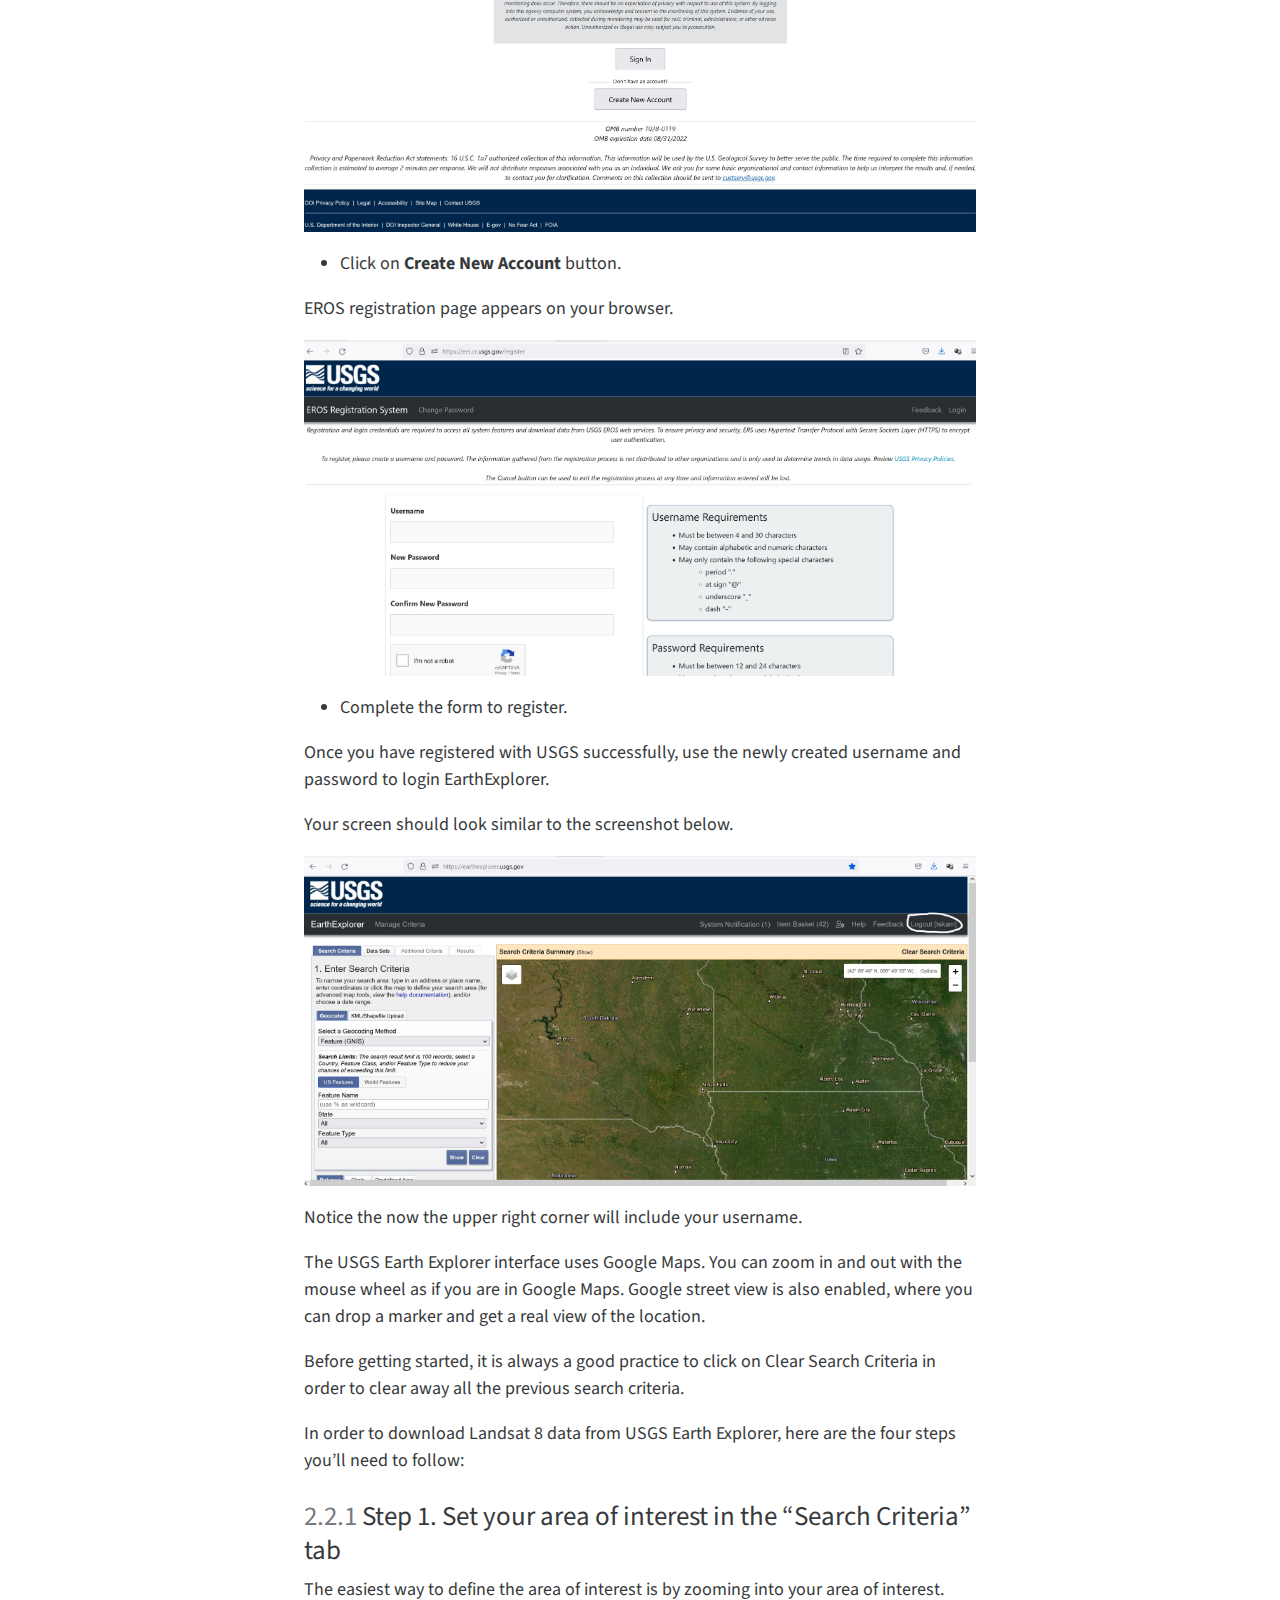
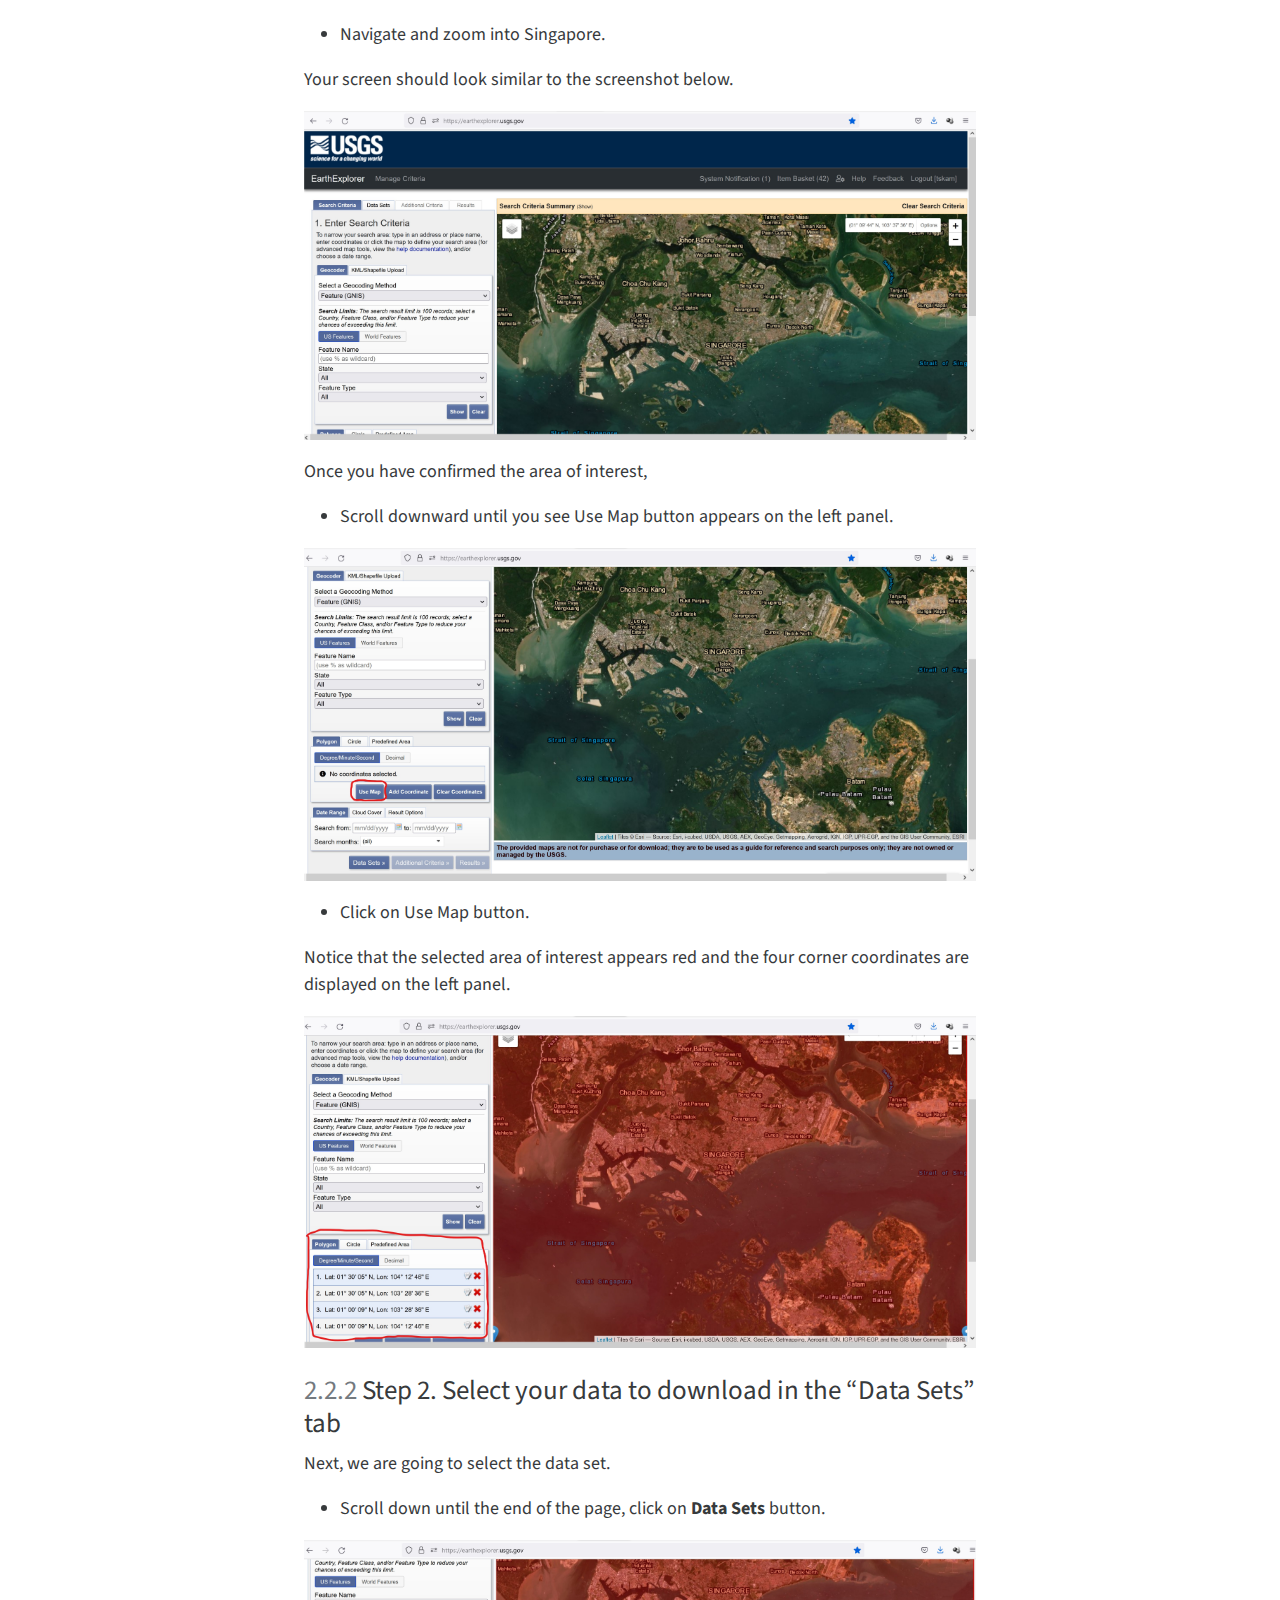
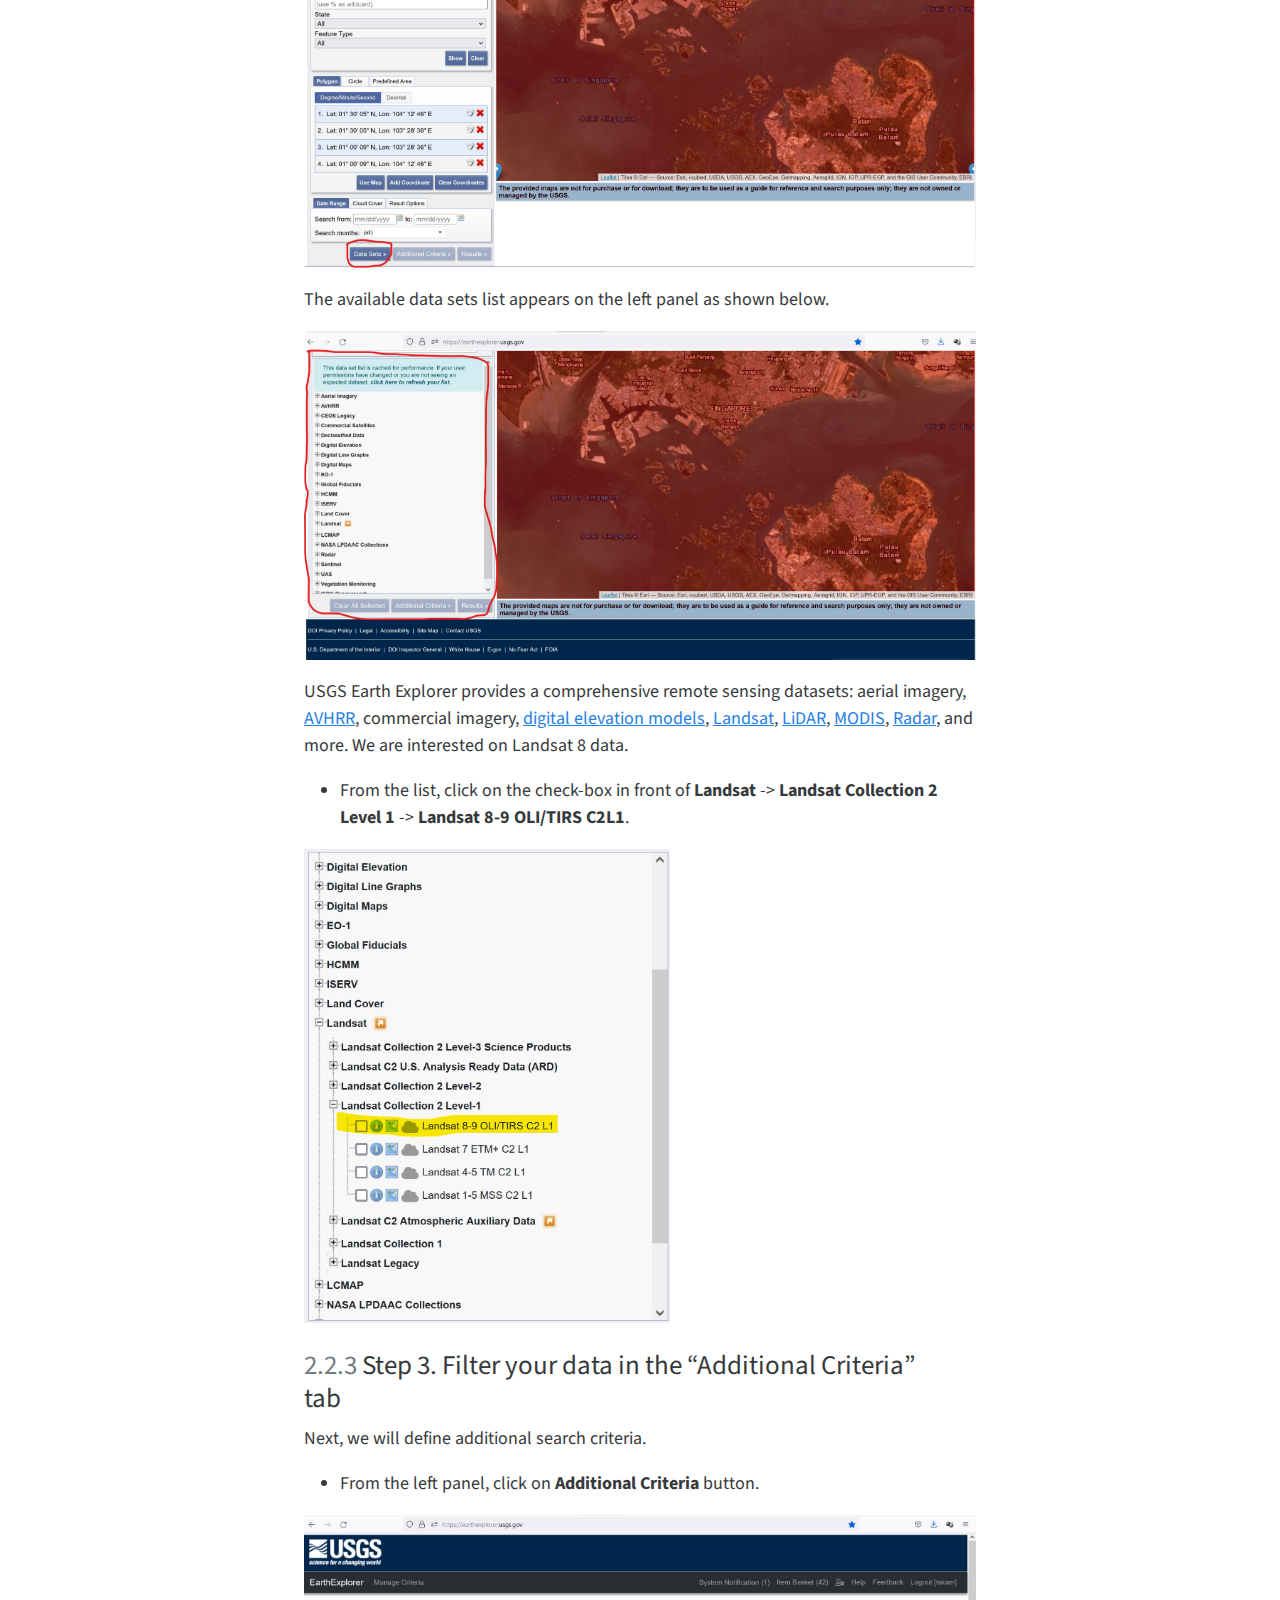
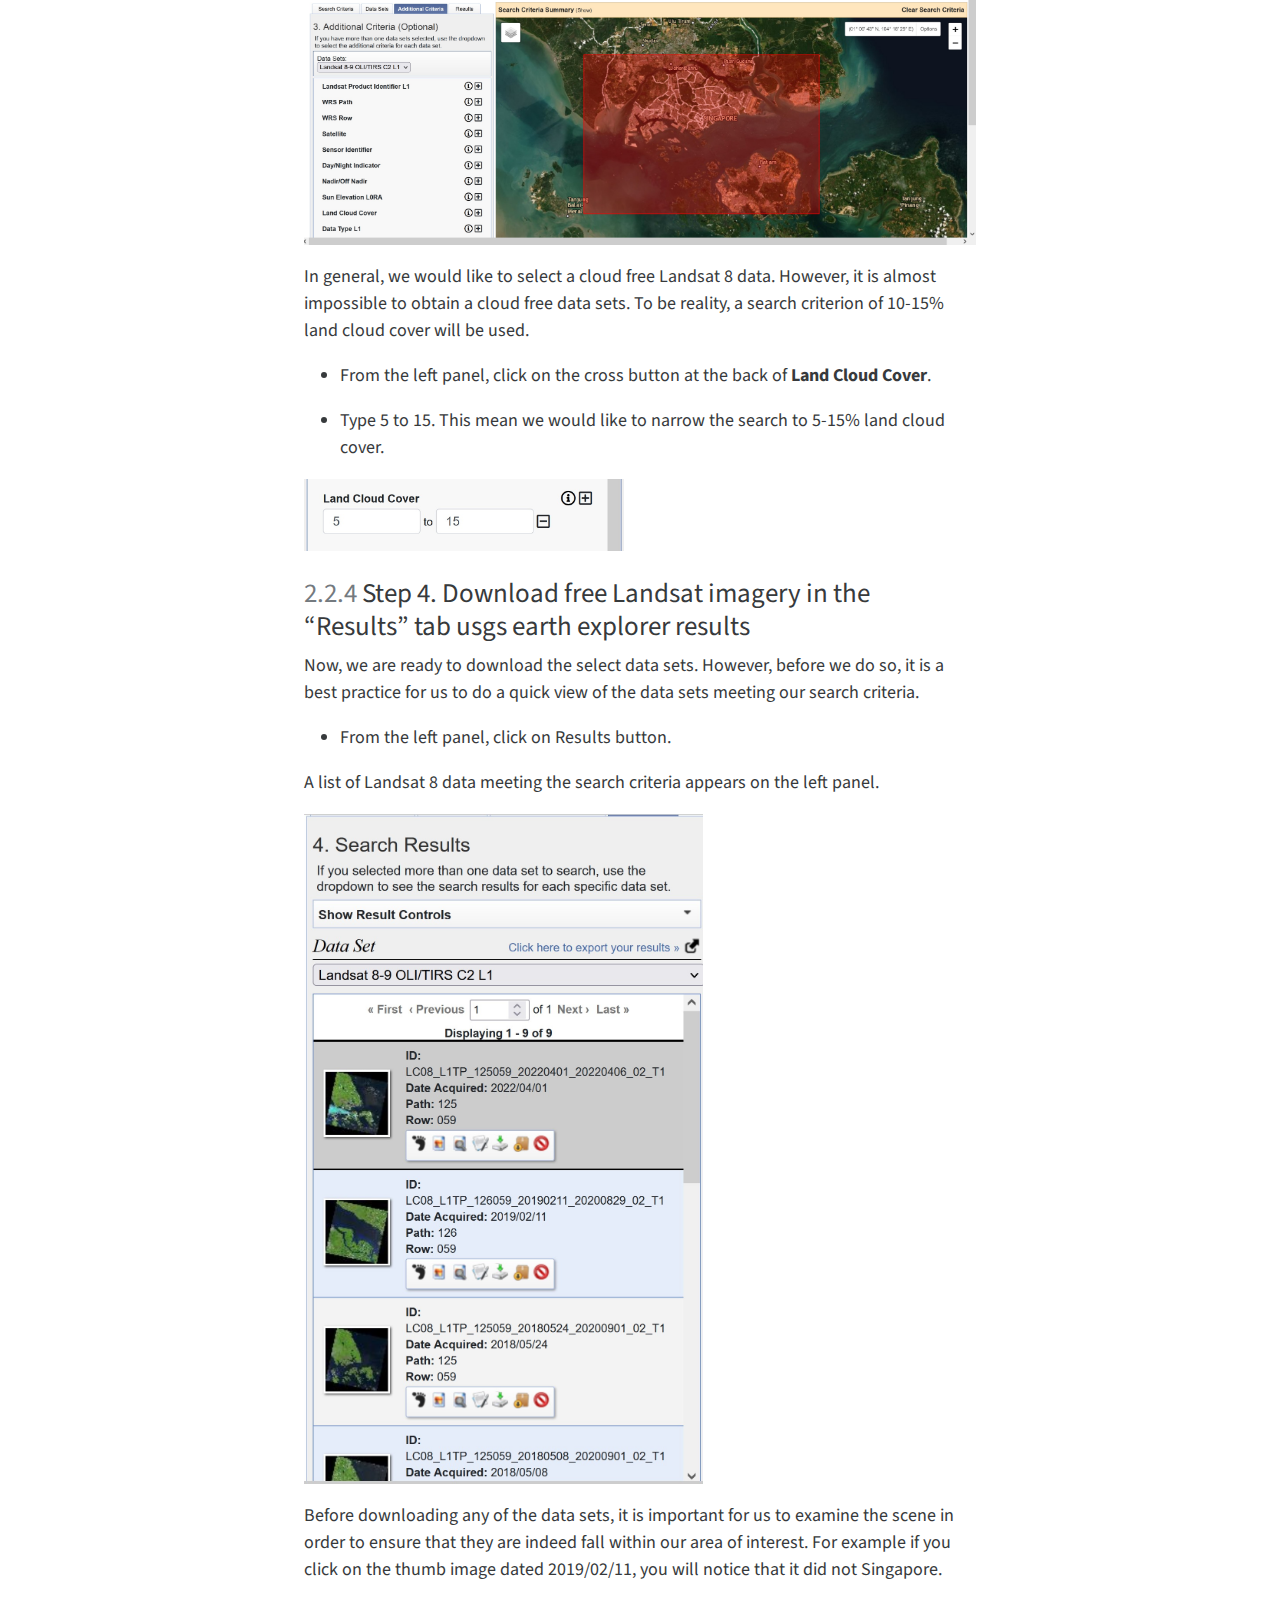
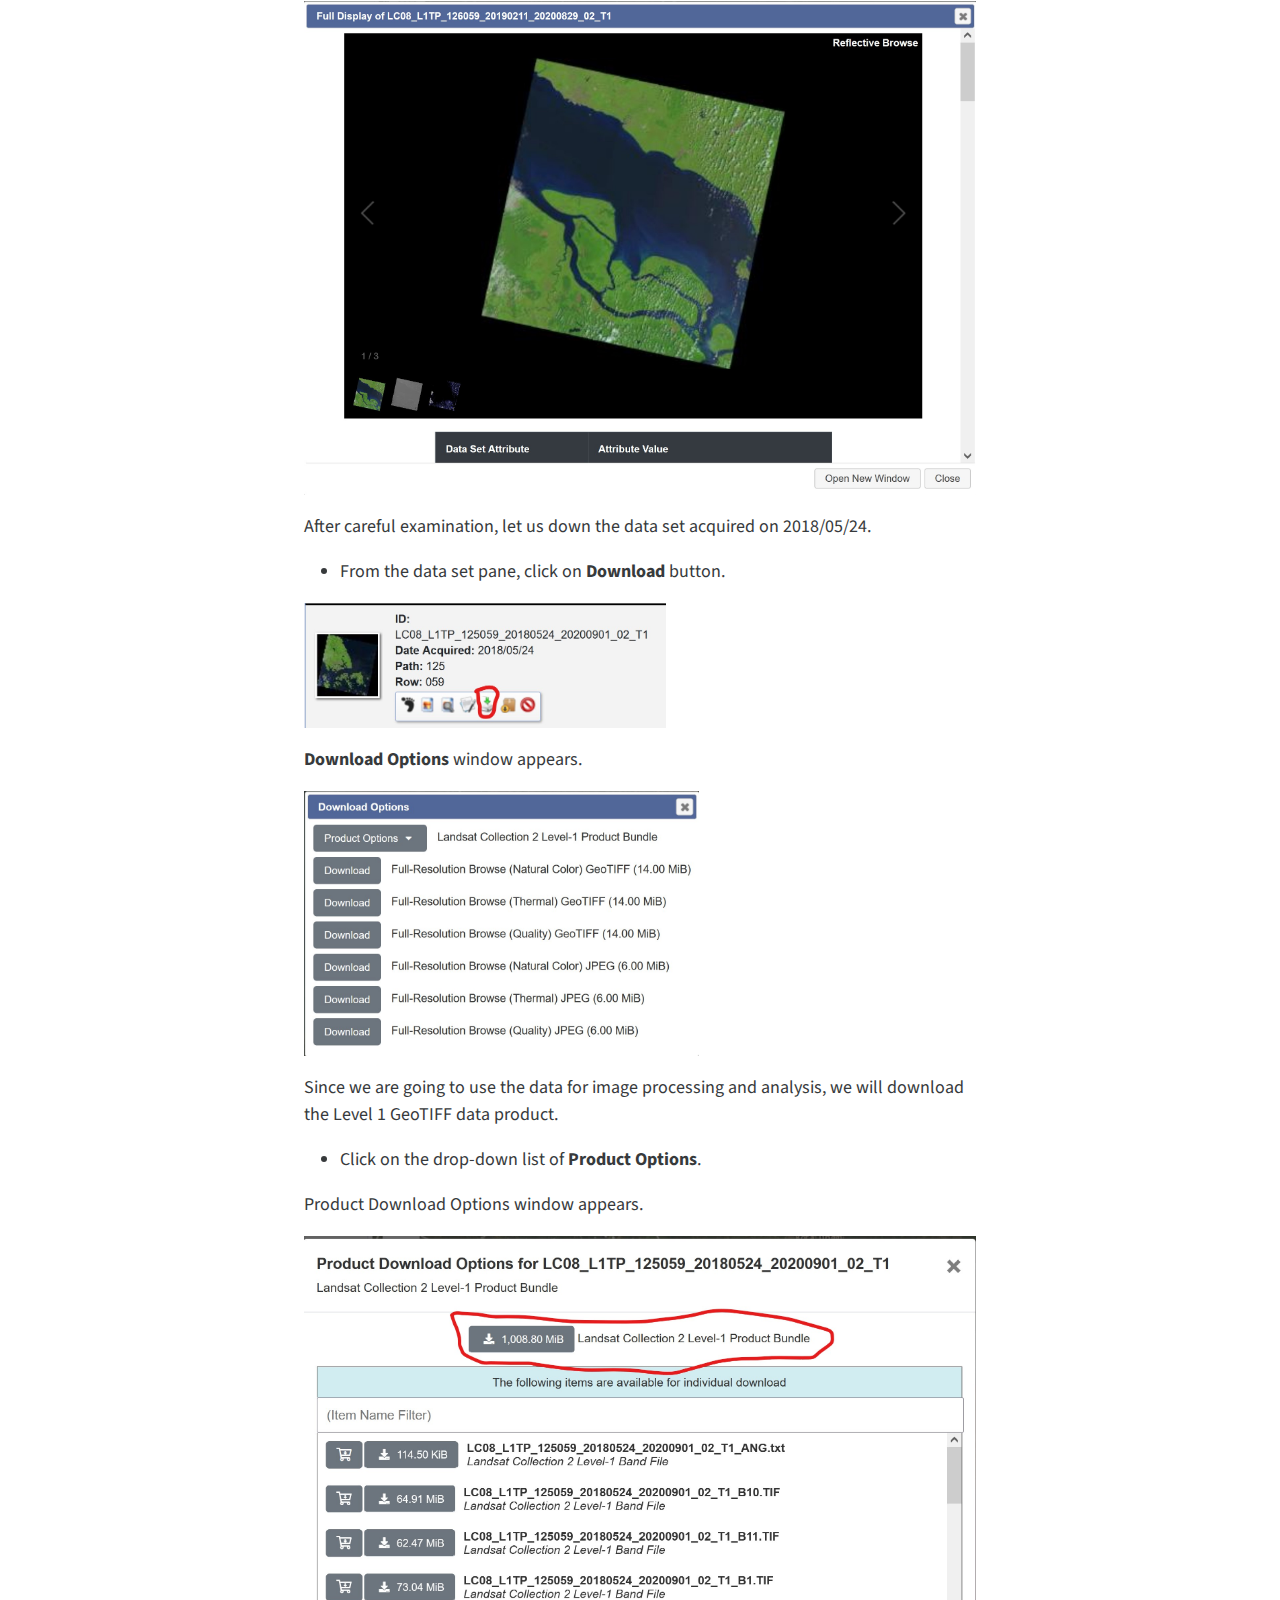
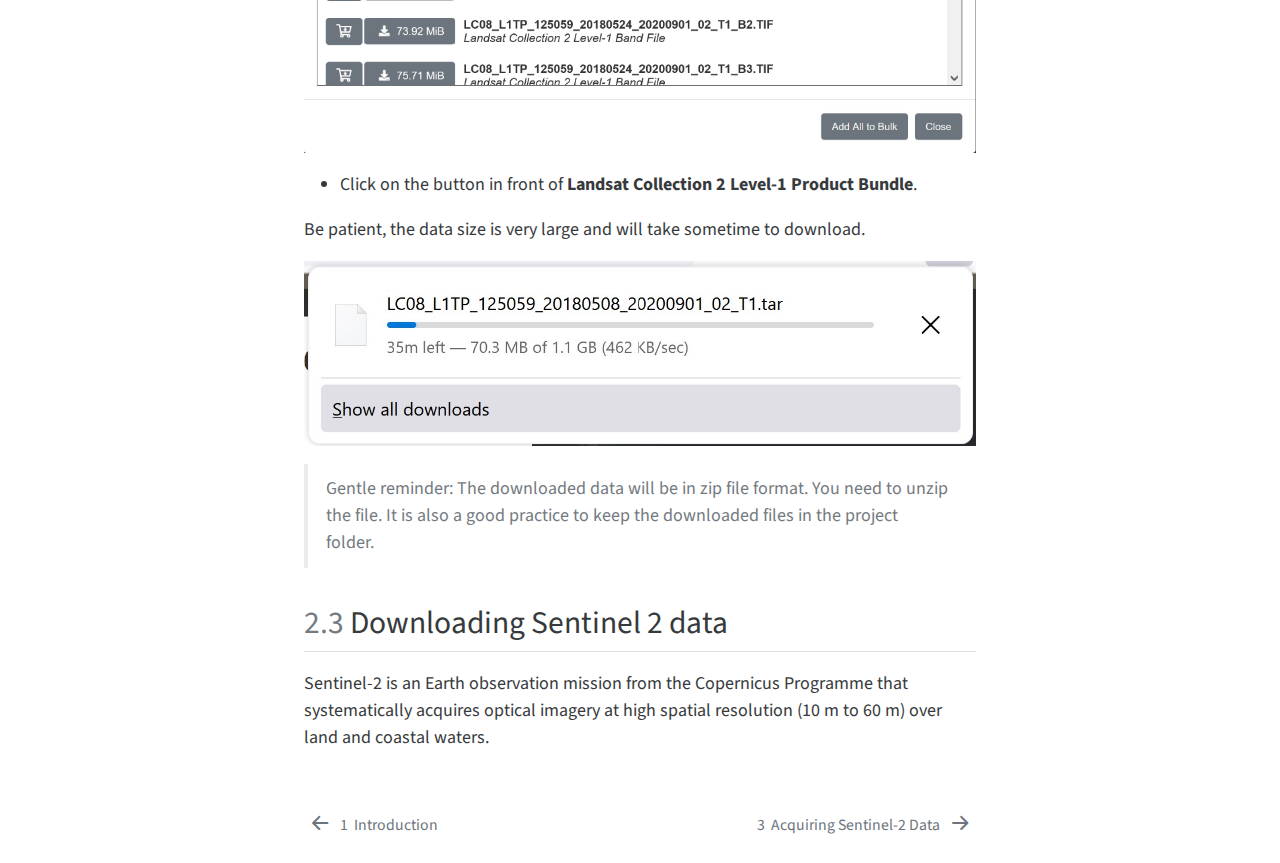
==== commit 8e4ba4a2: "Commit 1st edition of Chapter 3." ====
--- a/_book/Hands-on_01.html
+++ b/_book/Hands-on_01.html
@@ -105,7 +105,7 @@
 </li>
         <li class="sidebar-item">
   <div class="sidebar-item-container"> 
-  <a href="./Hands-on_02.html" class="sidebar-item-text sidebar-link"><span class="chapter-number">3</span>&nbsp; <span class="chapter-title">Processing and Visualising Landsat 8 Data</span></a>
+  <a href="./Hands-on_02.html" class="sidebar-item-text sidebar-link"><span class="chapter-number">3</span>&nbsp; <span class="chapter-title">Acquiring Sentinel-2 Data</span></a>
   </div>
 </li>
         <li class="sidebar-item">
@@ -394,7 +394,7 @@
   </div>
   <div class="nav-page nav-page-next">
       <a href="./Hands-on_02.html" class="pagination-link">
-        <span class="nav-page-text"><span class="chapter-number">3</span>&nbsp; <span class="chapter-title">Processing and Visualising Landsat 8 Data</span></span> <i class="bi bi-arrow-right-short"></i>
+        <span class="nav-page-text"><span class="chapter-number">3</span>&nbsp; <span class="chapter-title">Acquiring Sentinel-2 Data</span></span> <i class="bi bi-arrow-right-short"></i>
       </a>
   </div>
 </nav>
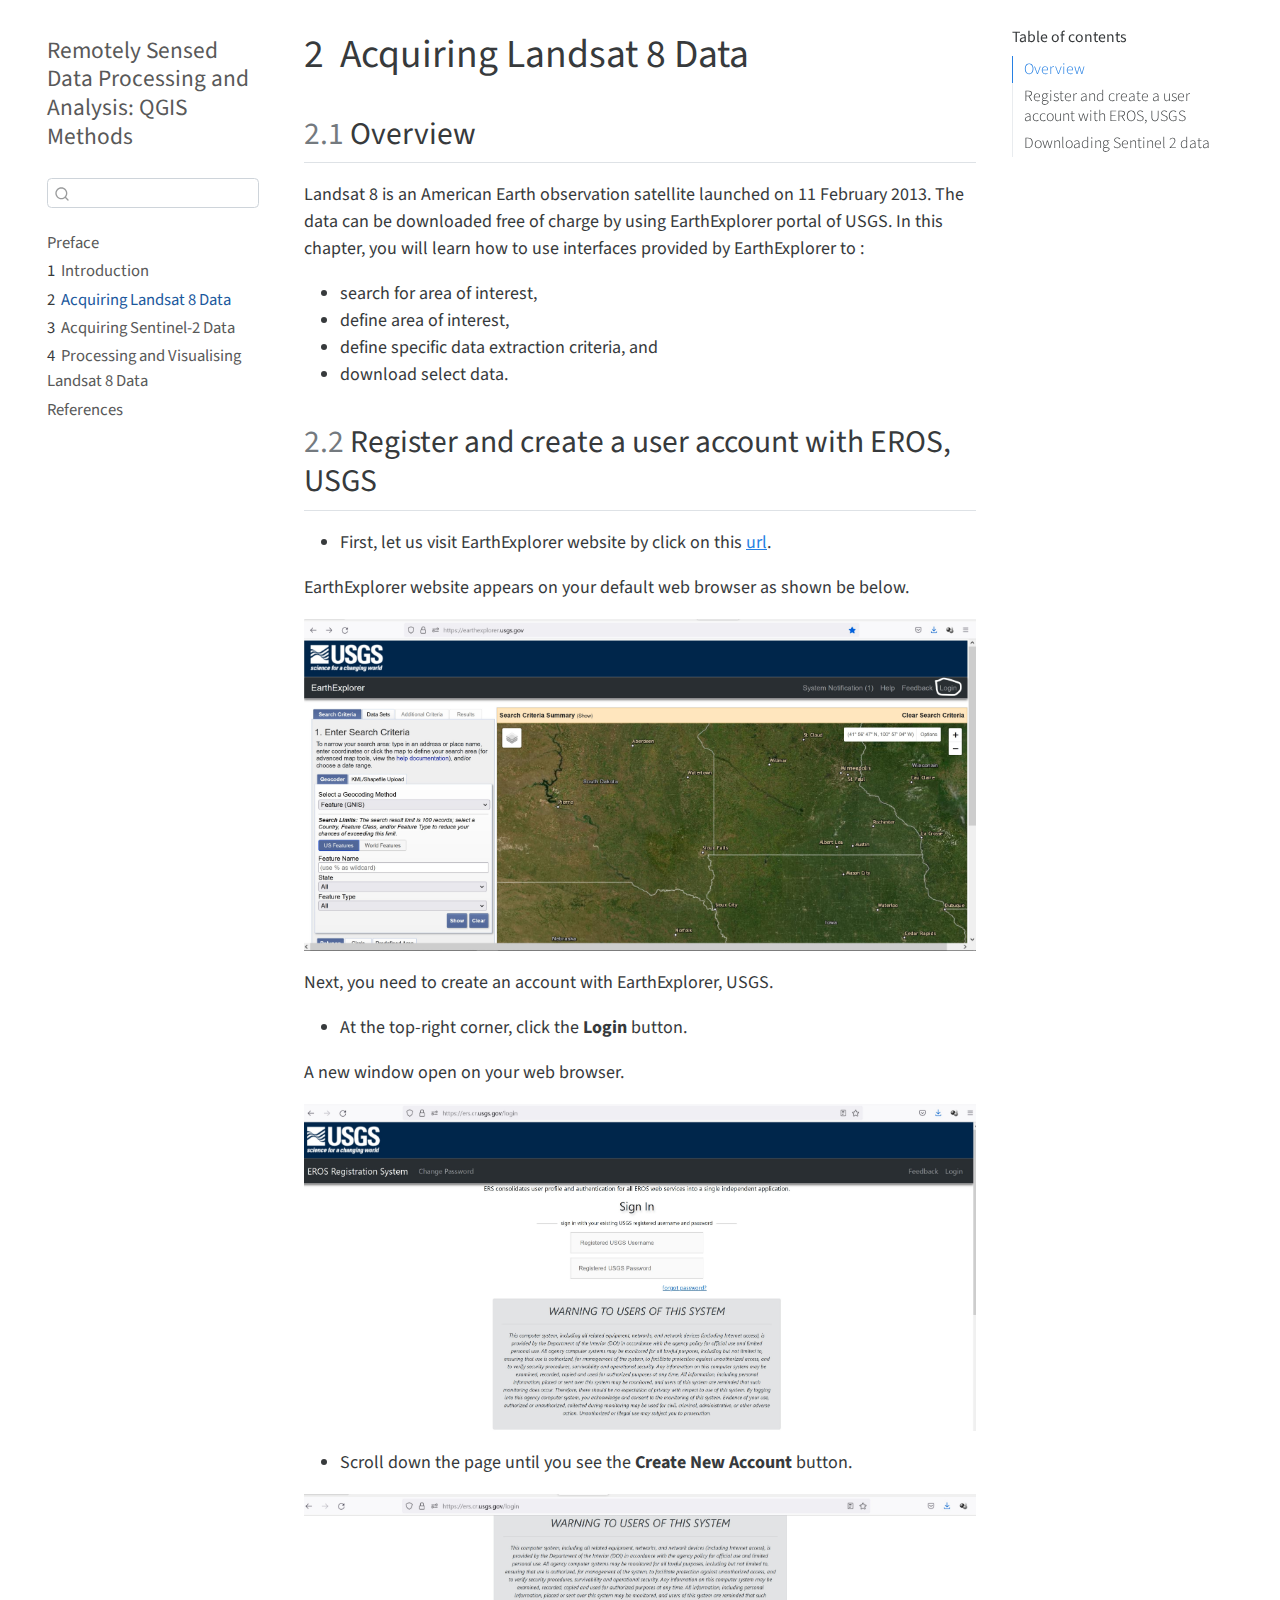
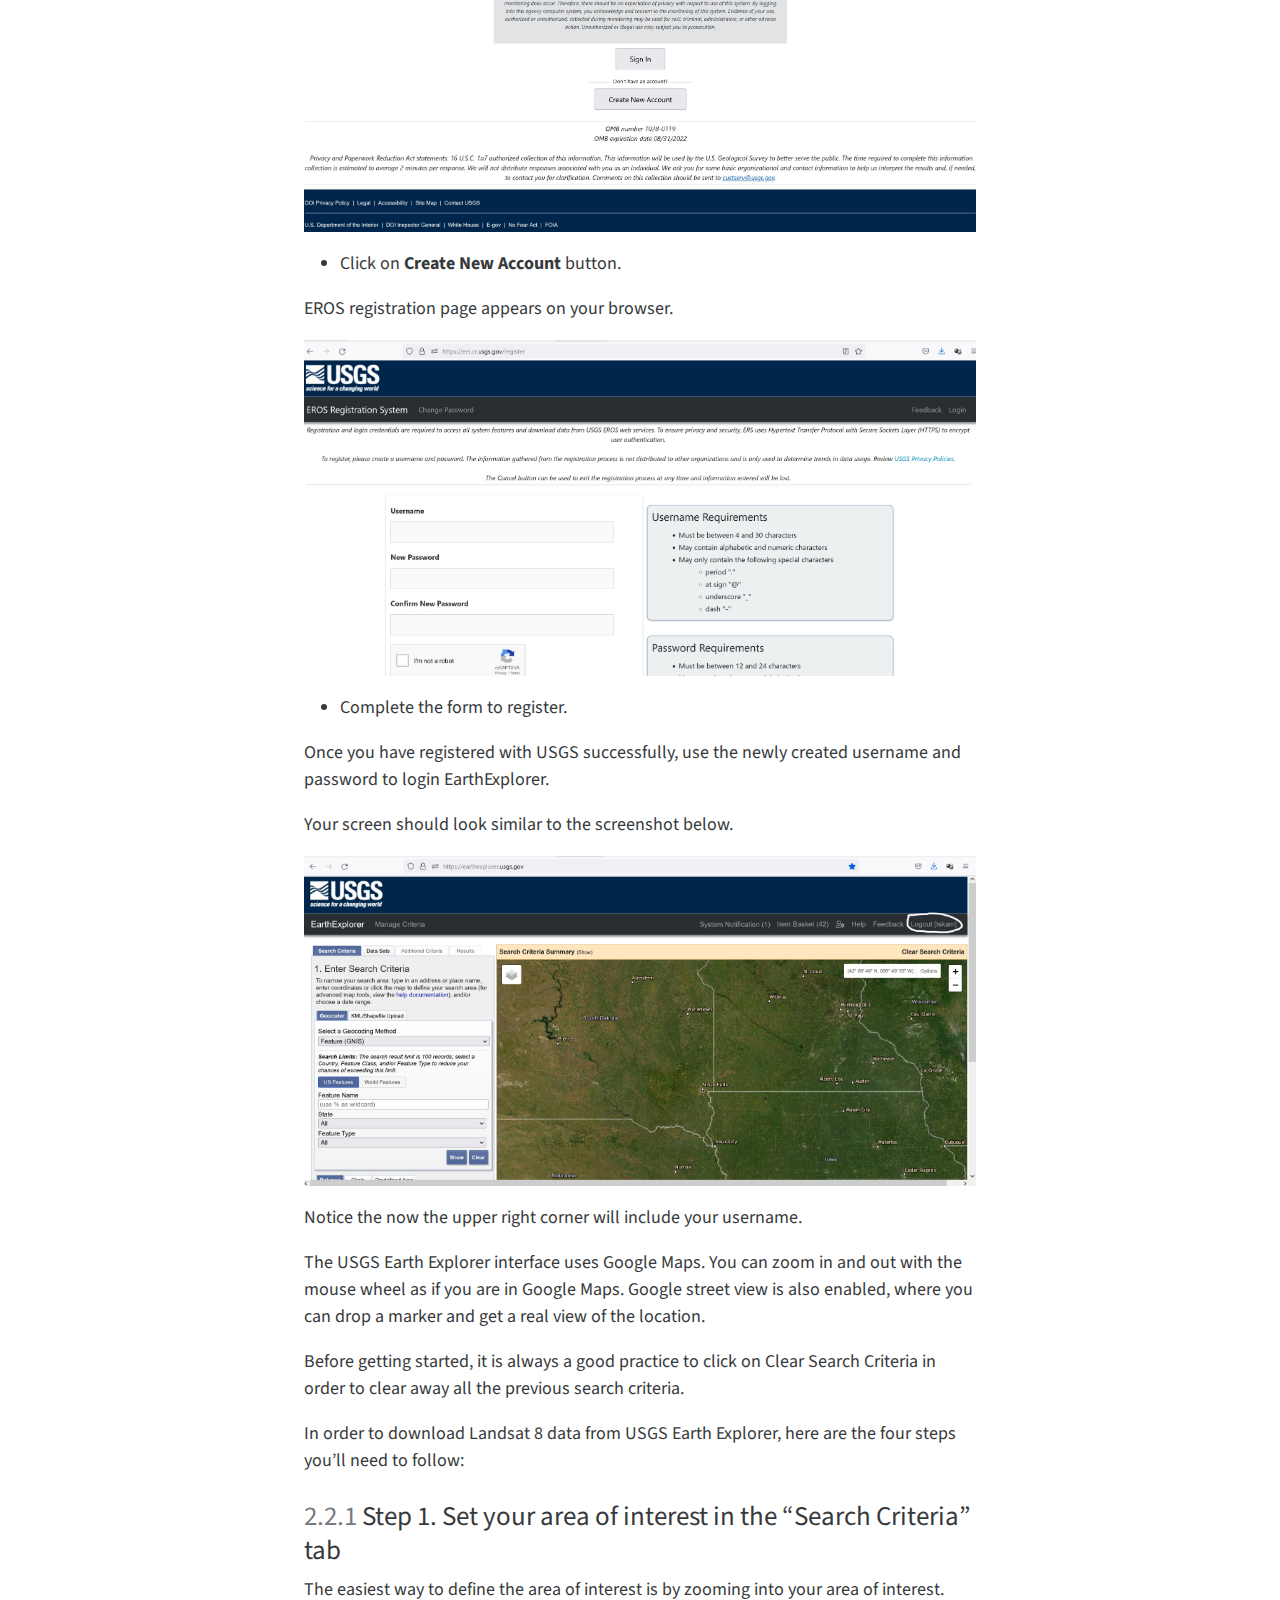
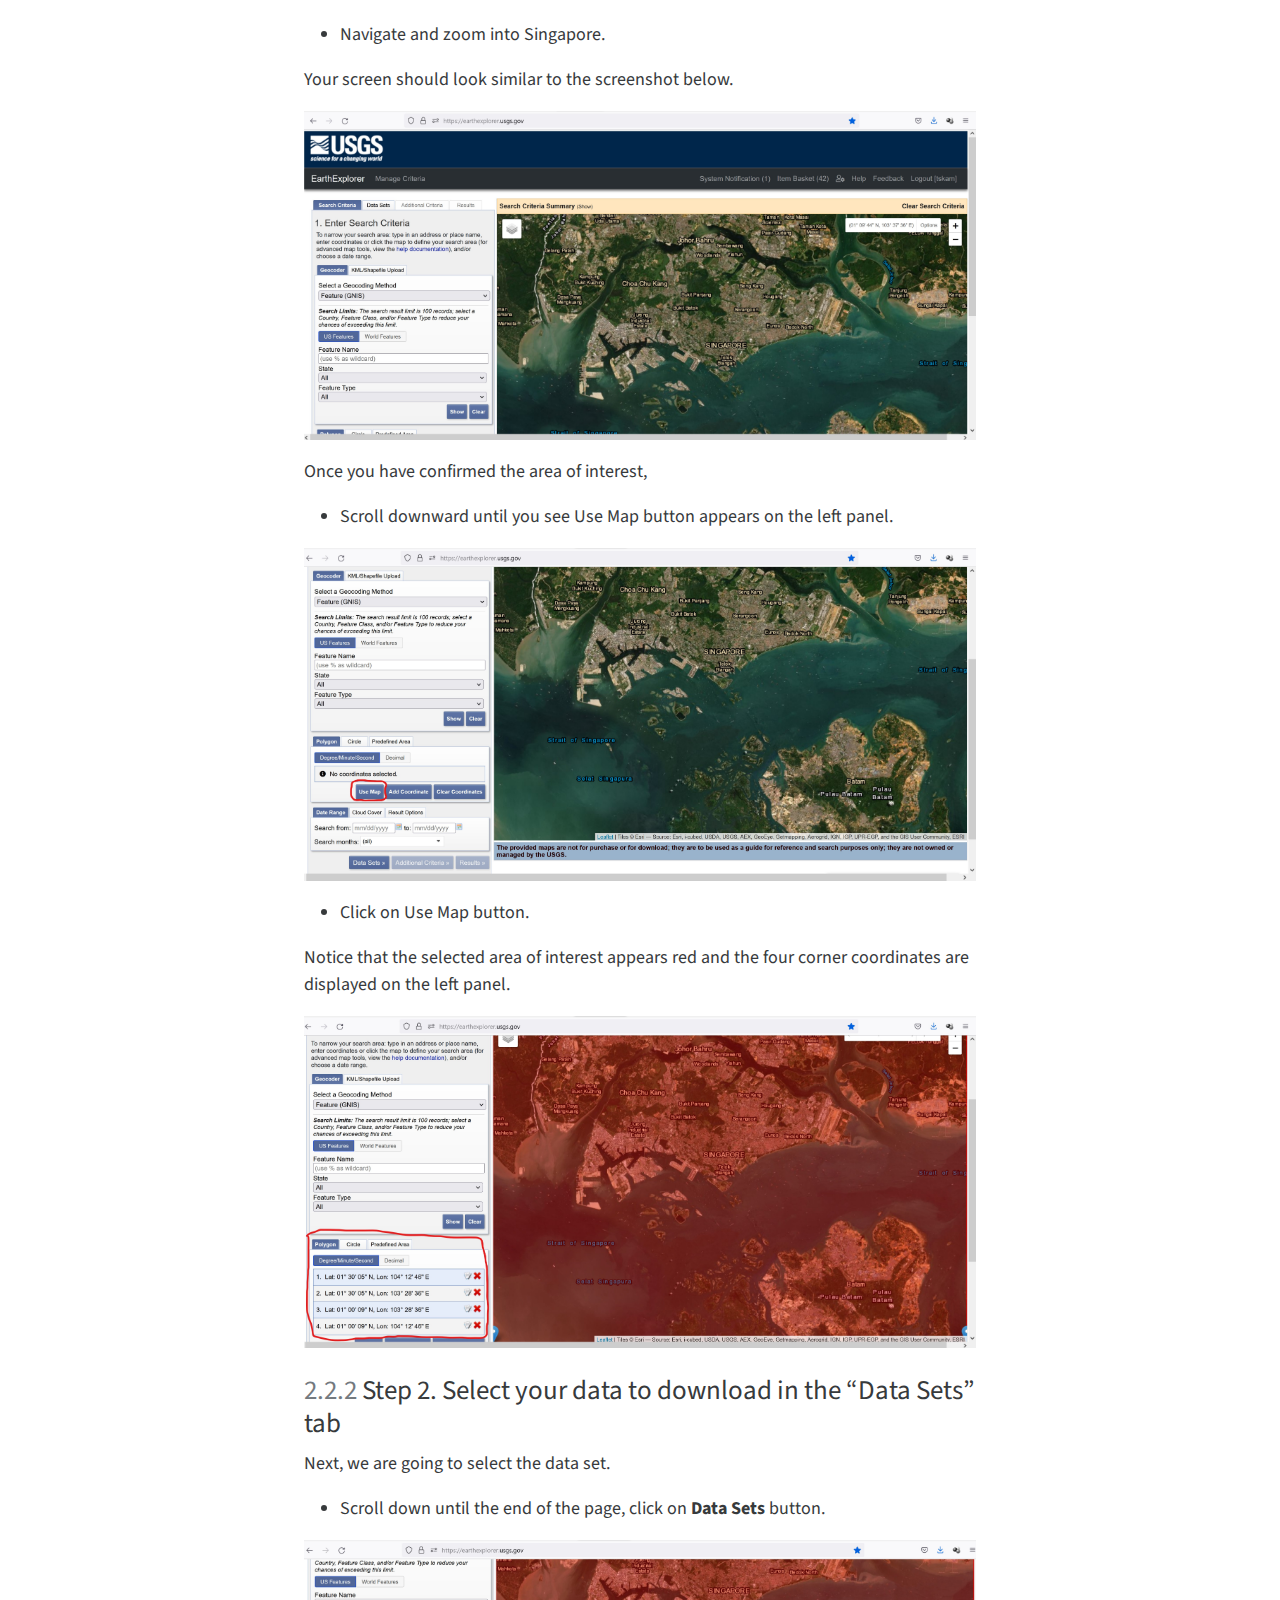
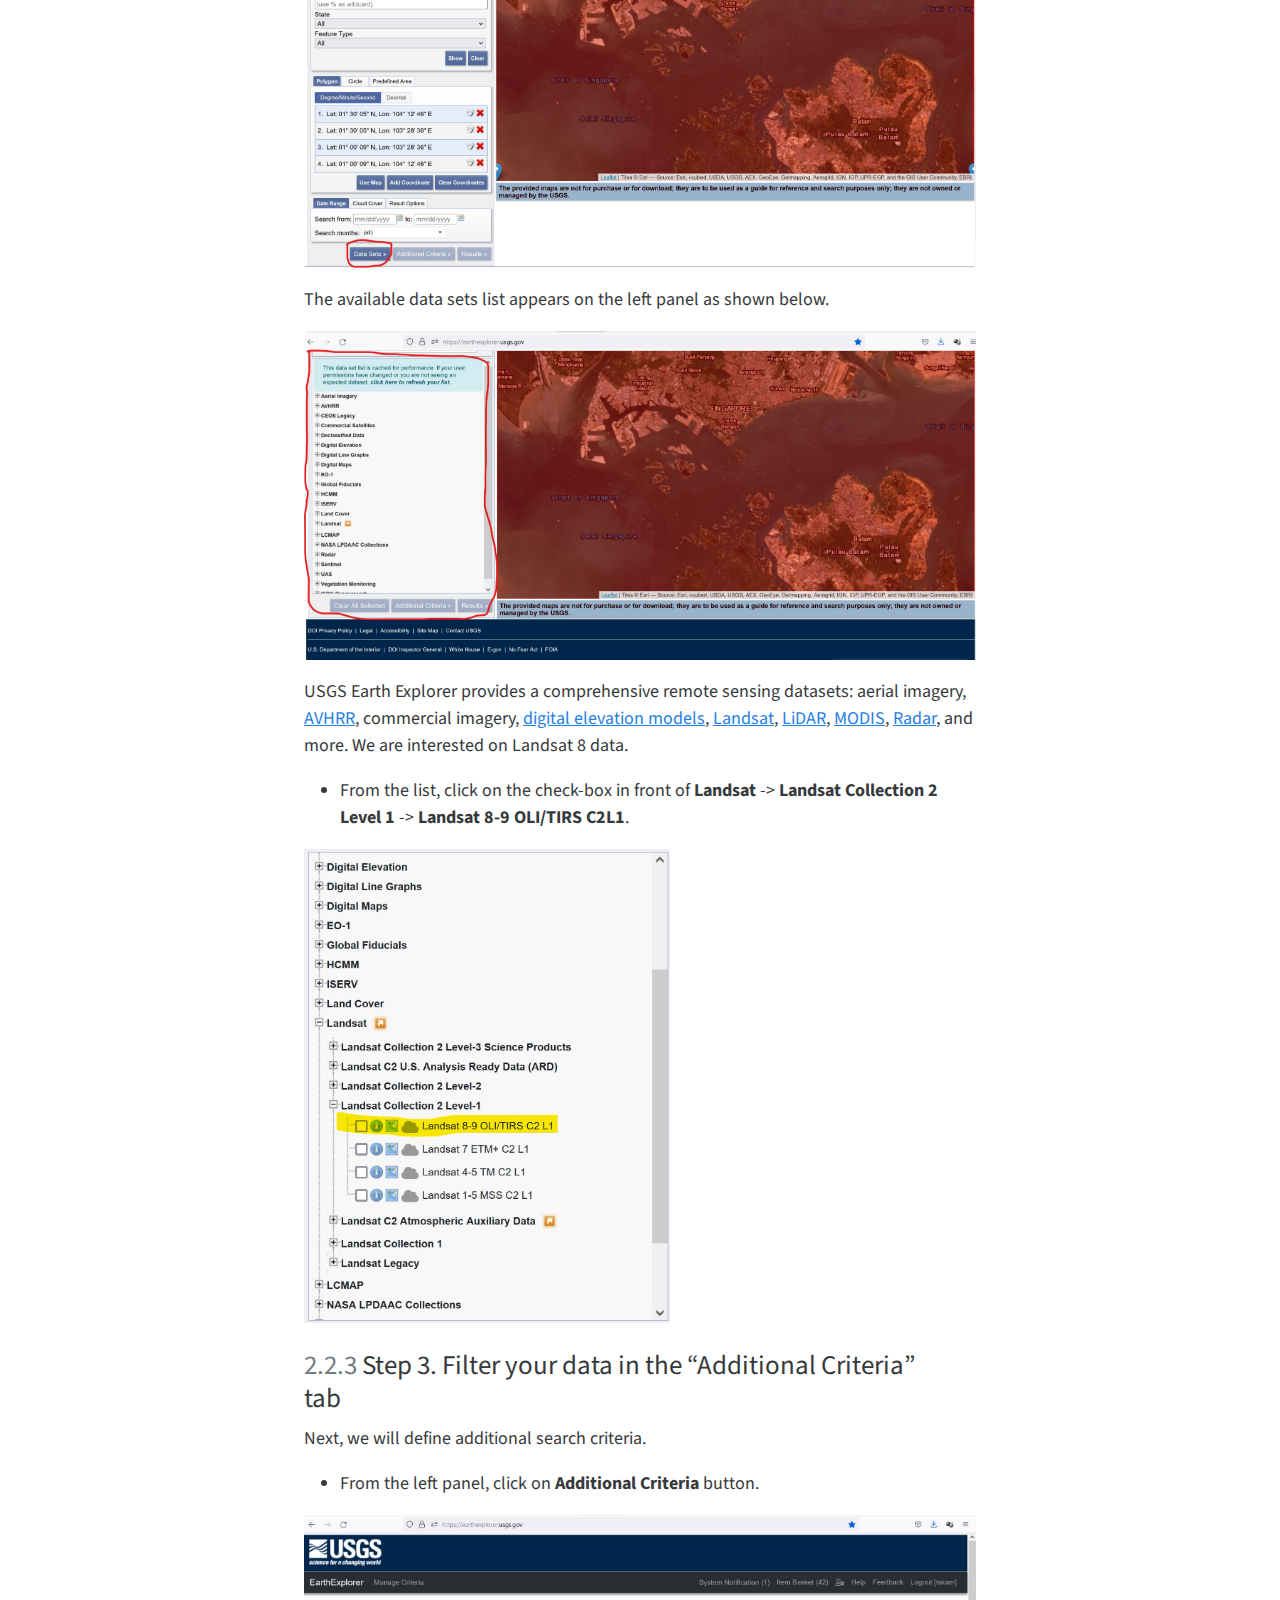
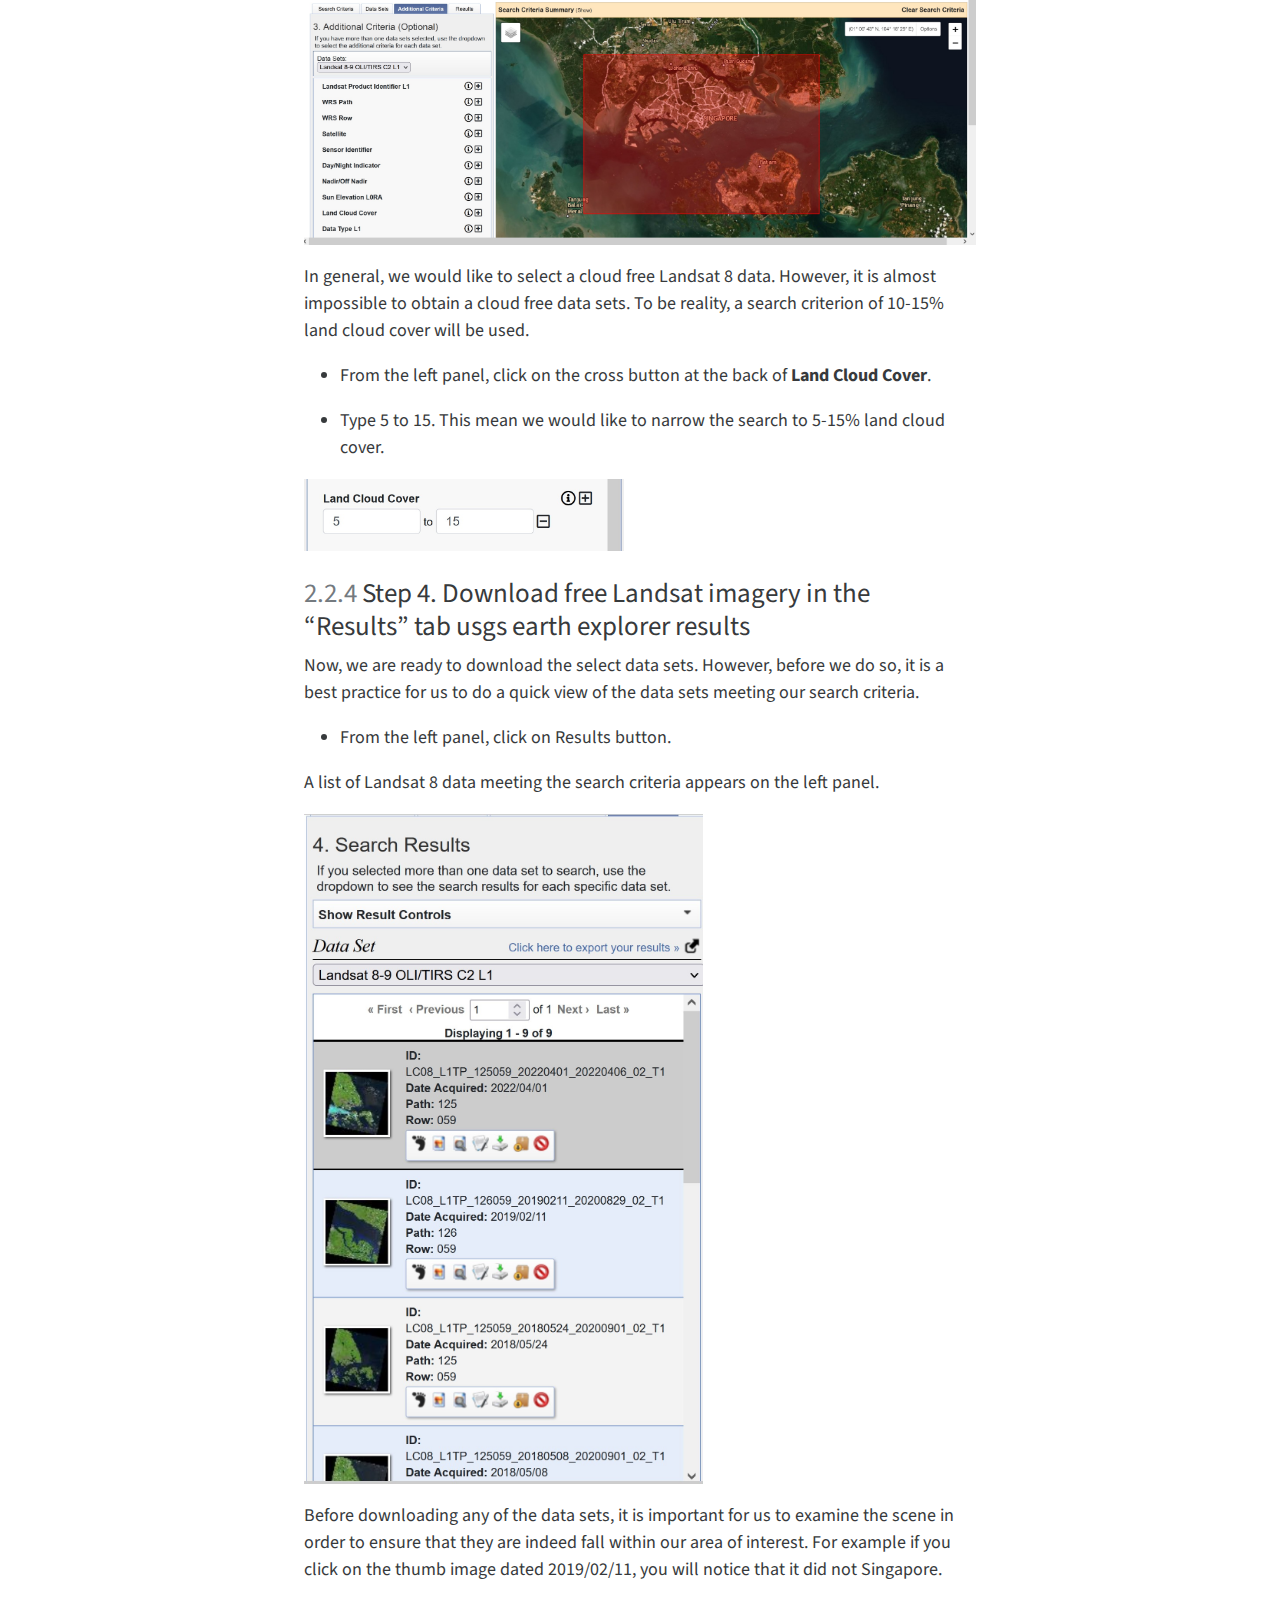
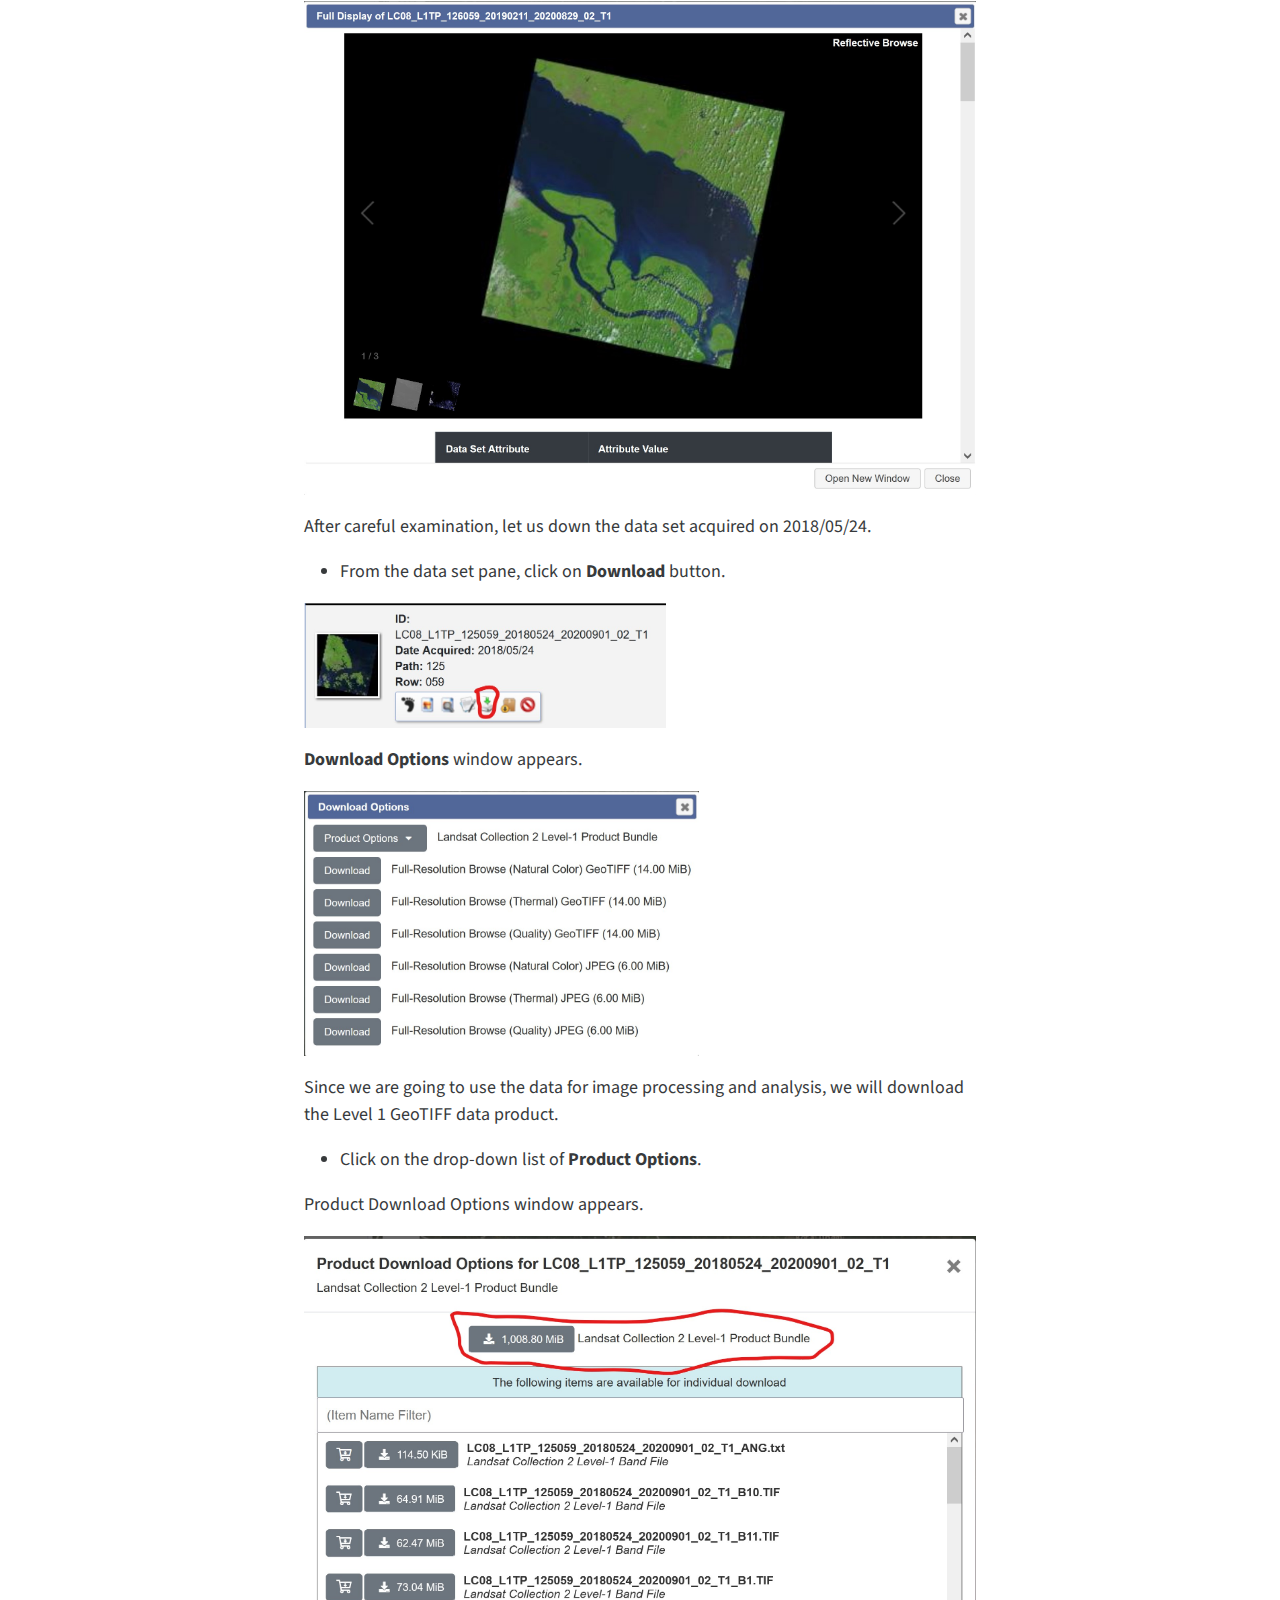
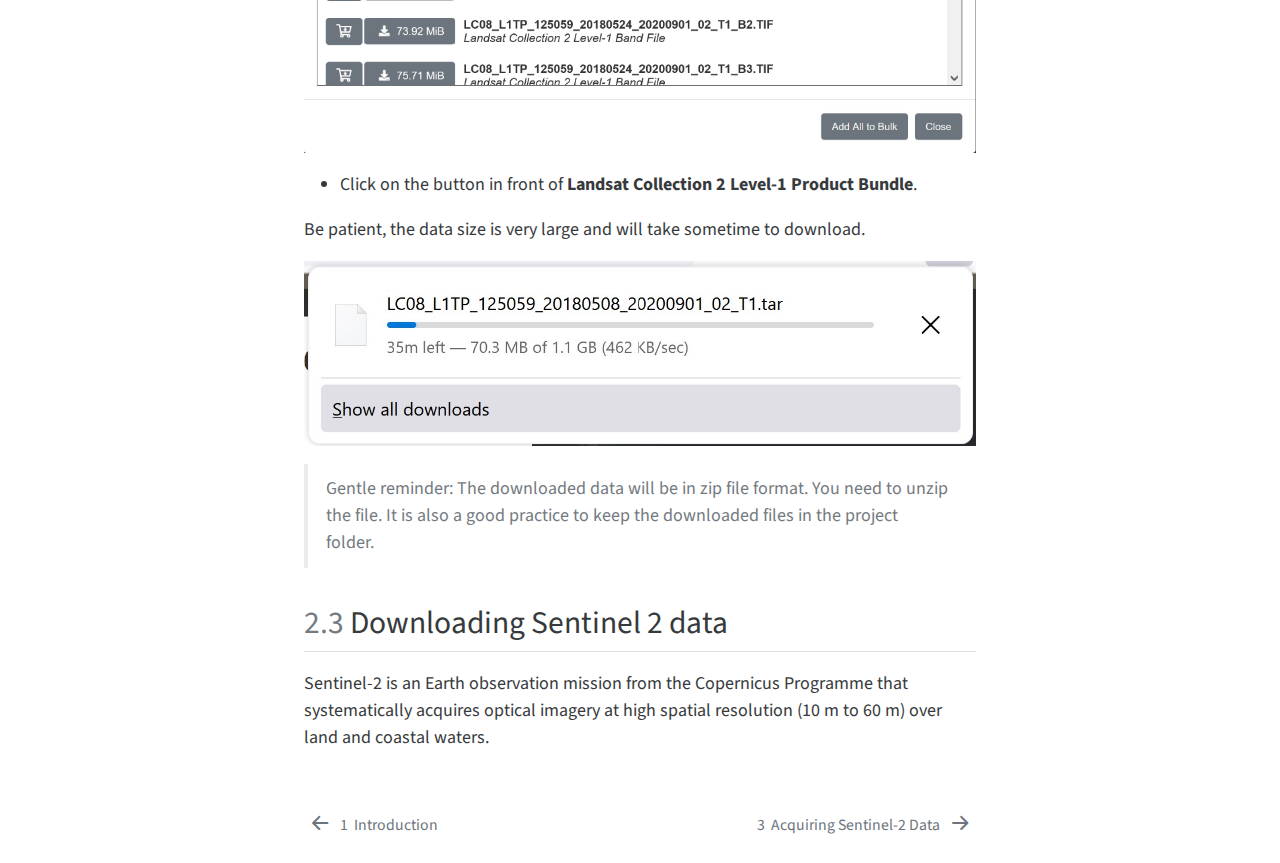
==== commit 3eeadbd6: "Commit 1st edition of Chapter 3." ====
--- a/_book/Hands-on_01.html
+++ b/_book/Hands-on_01.html
@@ -110,7 +110,7 @@
 </li>
         <li class="sidebar-item">
   <div class="sidebar-item-container"> 
-  <a href="./Hands-on_03.html" class="sidebar-item-text sidebar-link"><span class="chapter-number">4</span>&nbsp; <span class="chapter-title">Processing and Visualising Sentinel 2 Data</span></a>
+  <a href="./Hands-on_03.html" class="sidebar-item-text sidebar-link"><span class="chapter-number">4</span>&nbsp; <span class="chapter-title">Processing and Visualising Landsat 8 Data</span></a>
   </div>
 </li>
         <li class="sidebar-item">
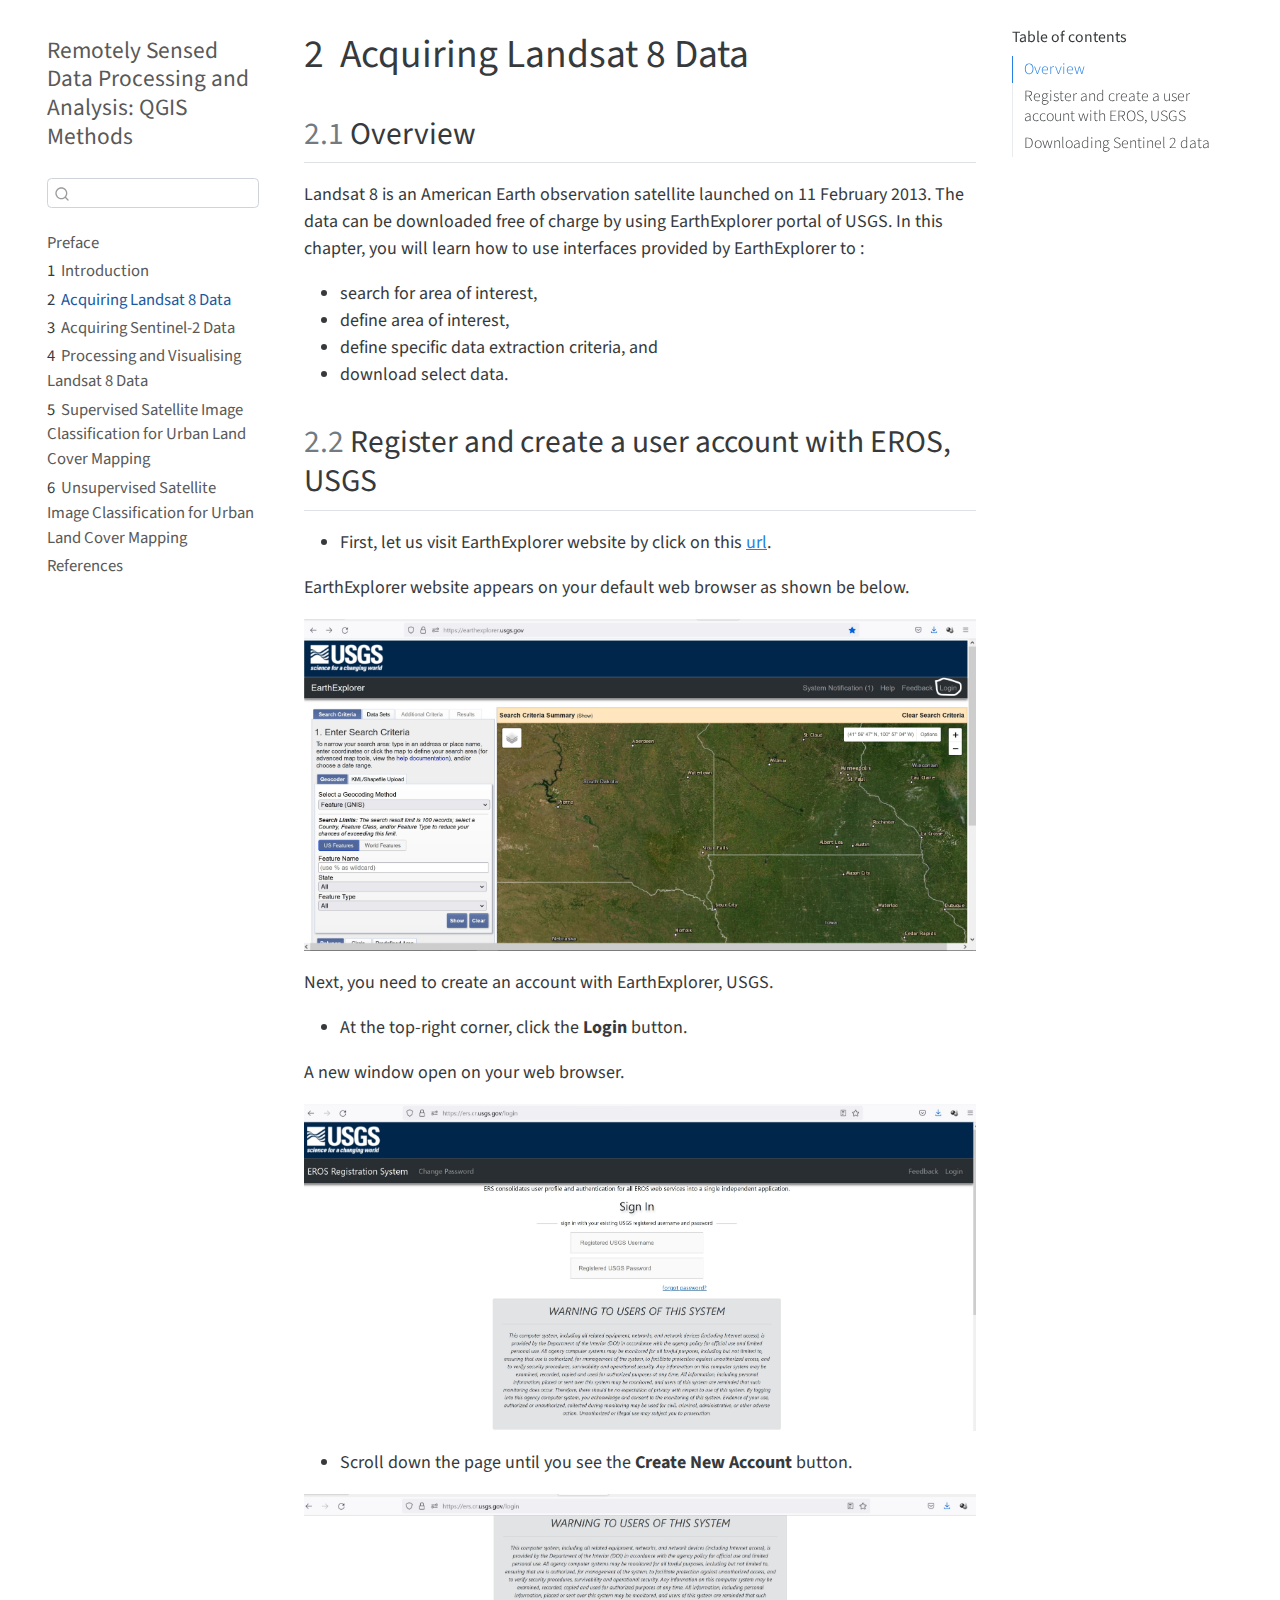
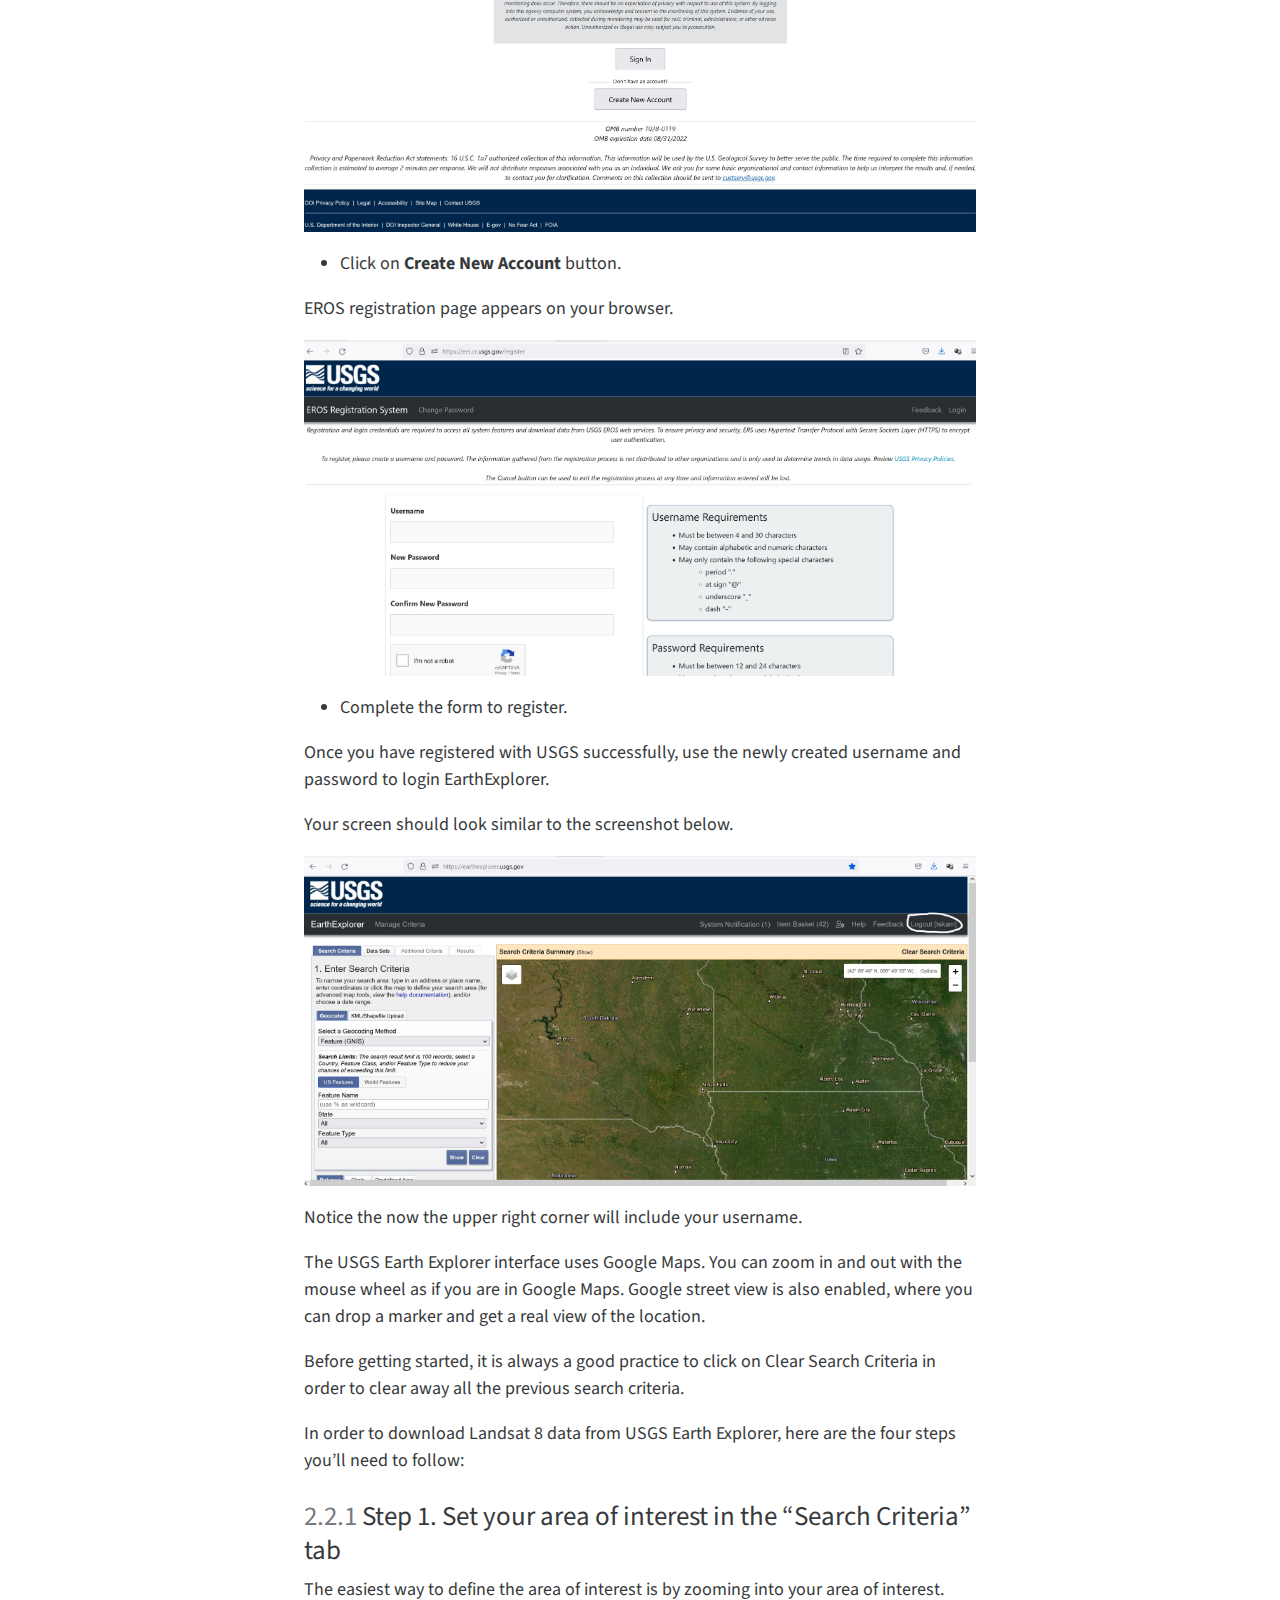
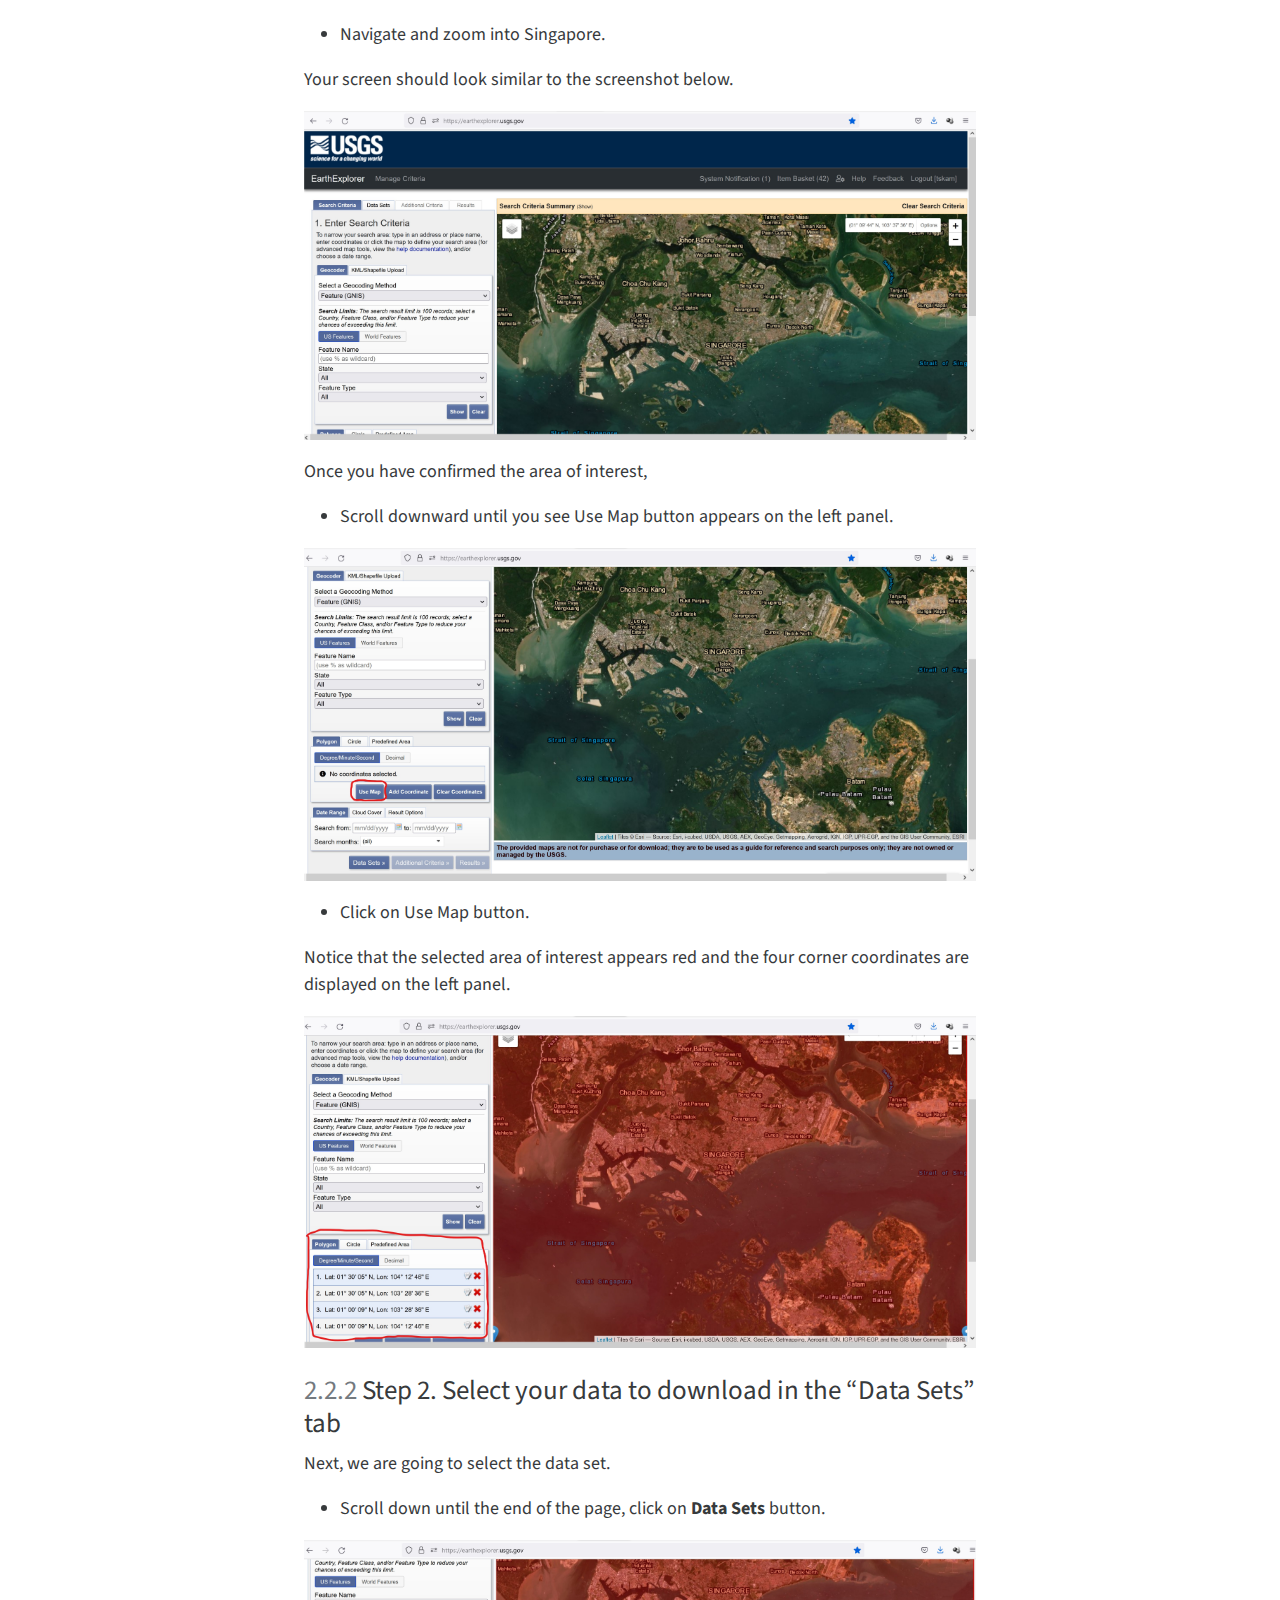
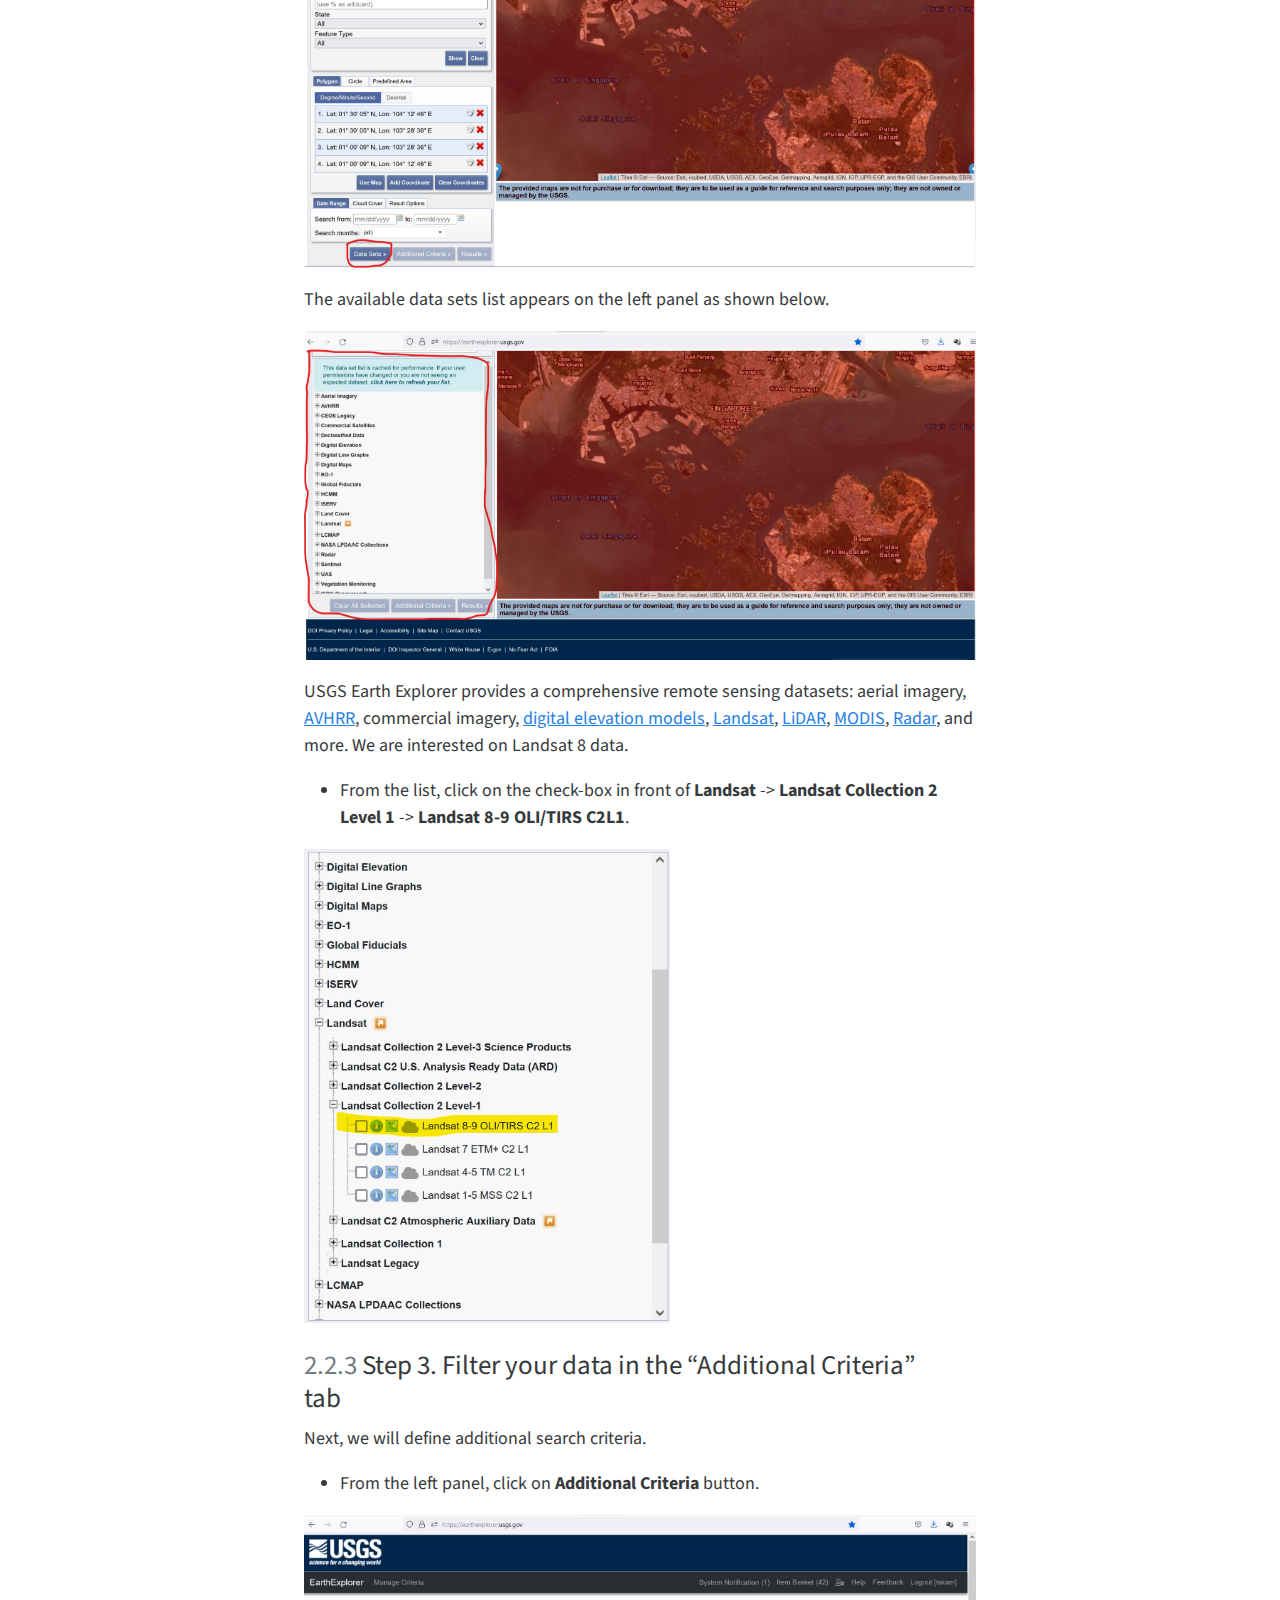
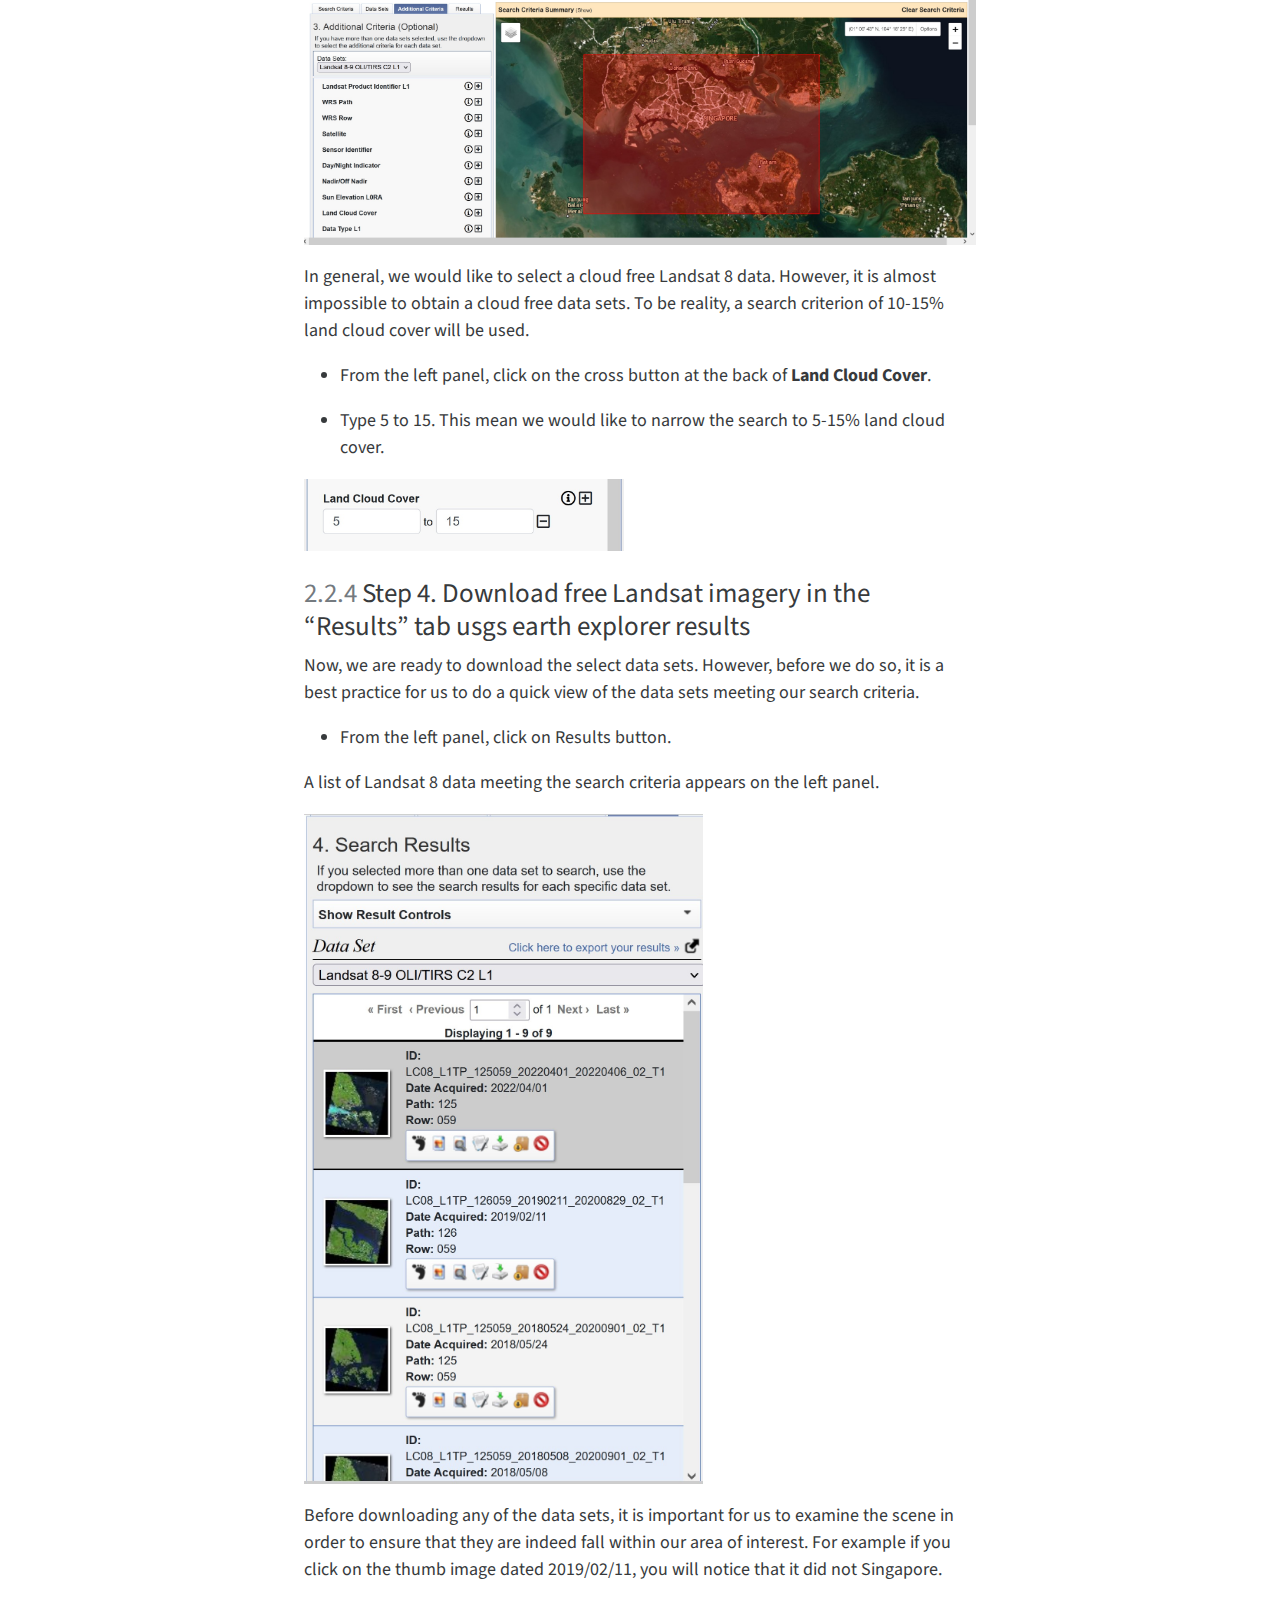
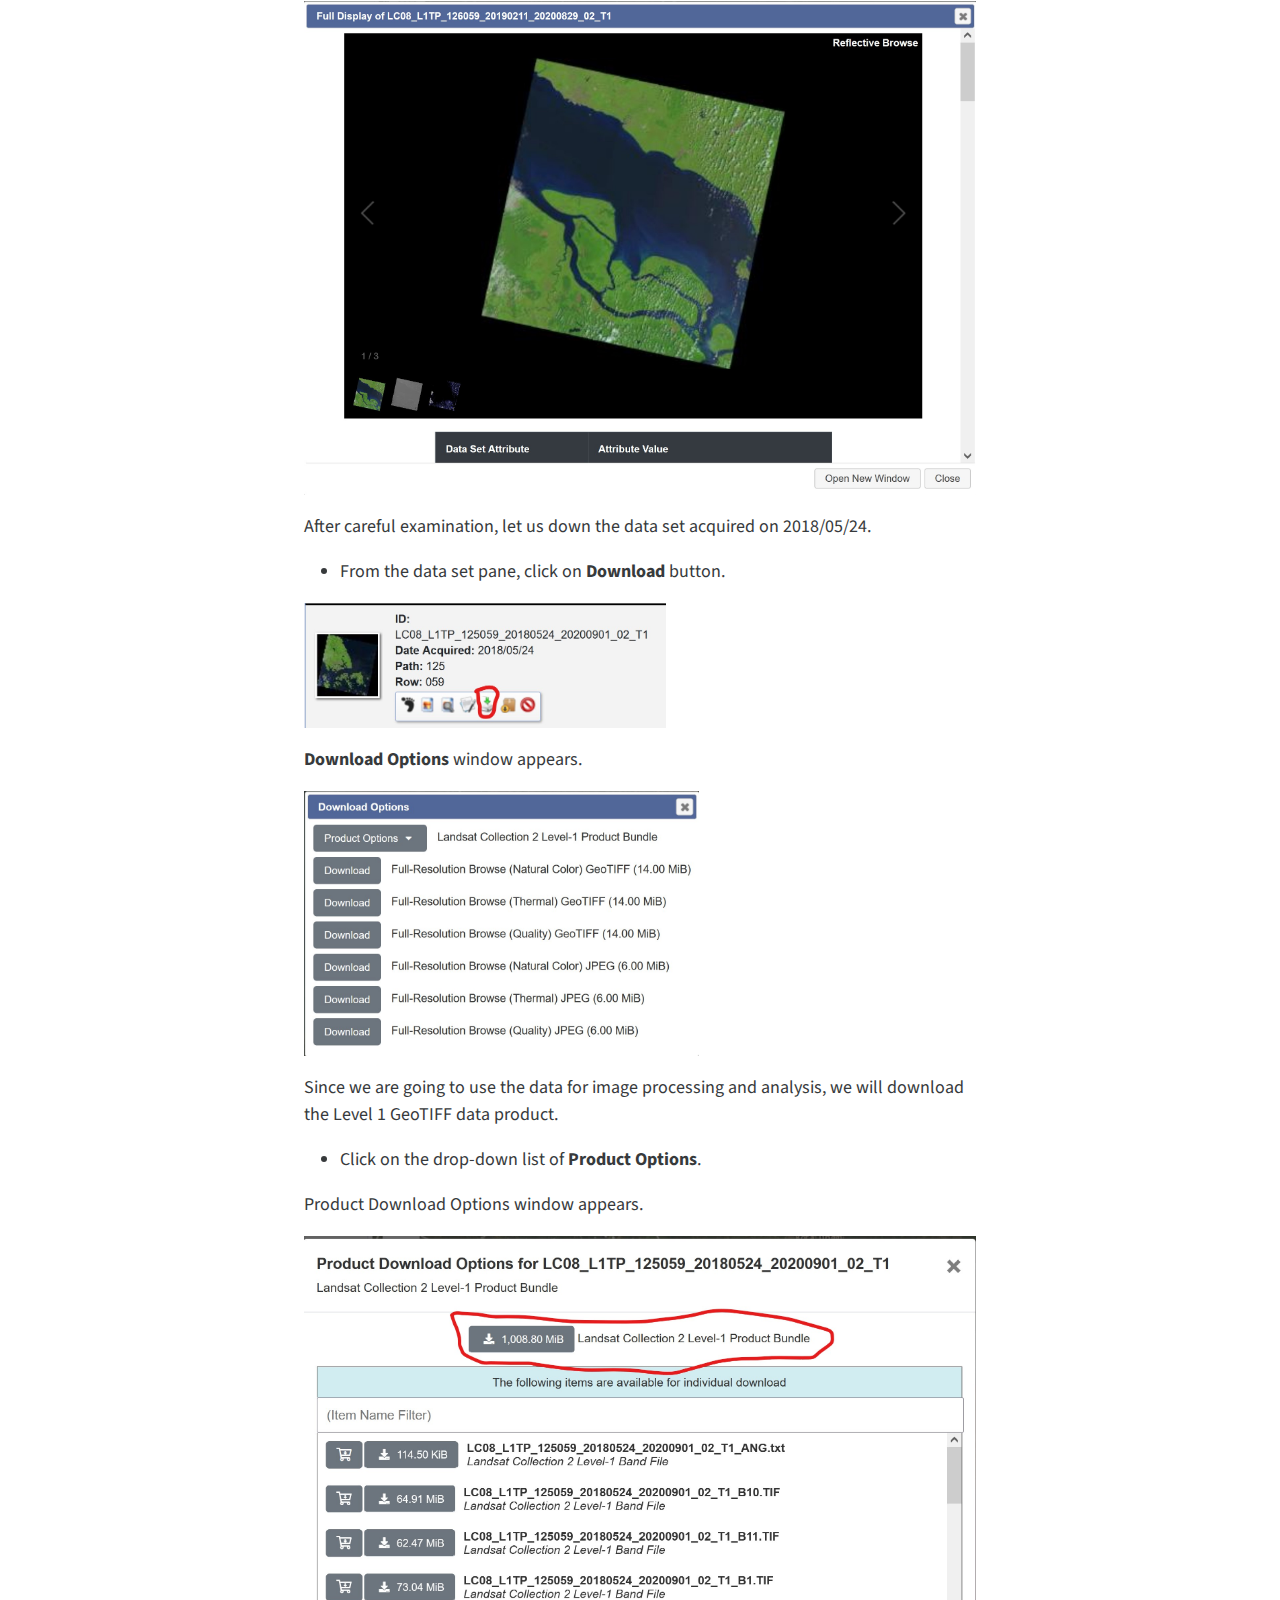
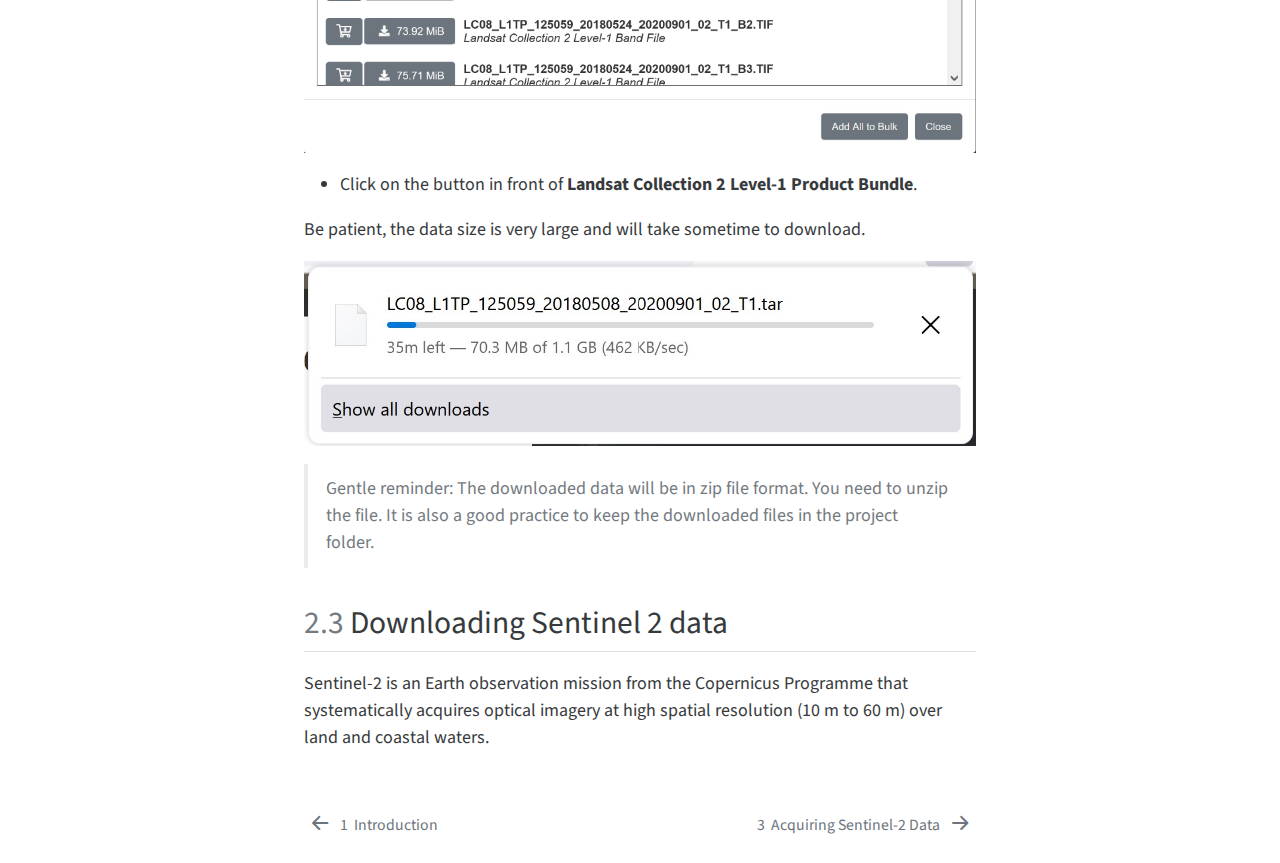
==== commit 4cc0b28b: "Commit Hands-on Exercise 4" ====
--- a/_book/Hands-on_01.html
+++ b/_book/Hands-on_01.html
@@ -111,6 +111,16 @@
         <li class="sidebar-item">
   <div class="sidebar-item-container"> 
   <a href="./Hands-on_03.html" class="sidebar-item-text sidebar-link"><span class="chapter-number">4</span>&nbsp; <span class="chapter-title">Processing and Visualising Landsat 8 Data</span></a>
+  </div>
+</li>
+        <li class="sidebar-item">
+  <div class="sidebar-item-container"> 
+  <a href="./Hands-on_04.html" class="sidebar-item-text sidebar-link"><span class="chapter-number">5</span>&nbsp; <span class="chapter-title">Supervised Satellite Image Classification for Urban Land Cover Mapping</span></a>
+  </div>
+</li>
+        <li class="sidebar-item">
+  <div class="sidebar-item-container"> 
+  <a href="./Hands-on_05.html" class="sidebar-item-text sidebar-link"><span class="chapter-number">6</span>&nbsp; <span class="chapter-title">Unsupervised Satellite Image Classification for Urban Land Cover Mapping</span></a>
   </div>
 </li>
         <li class="sidebar-item">
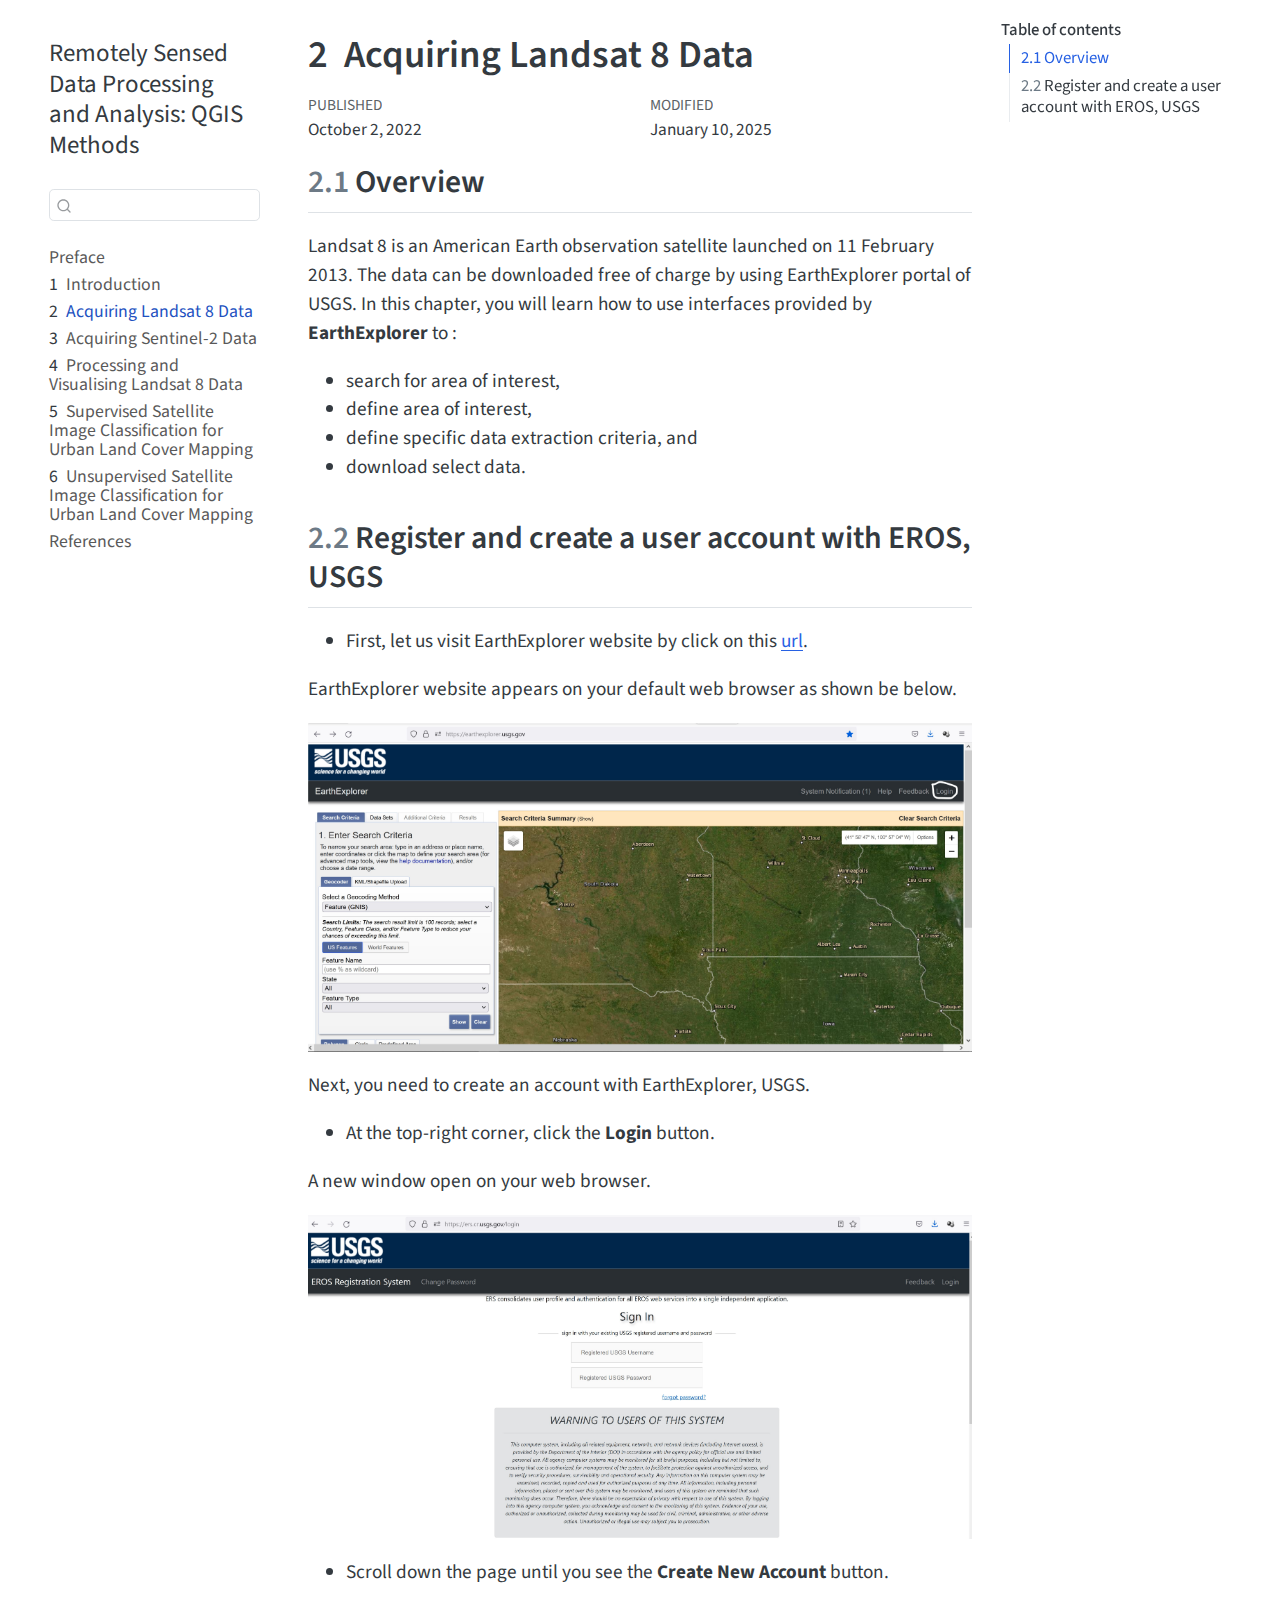
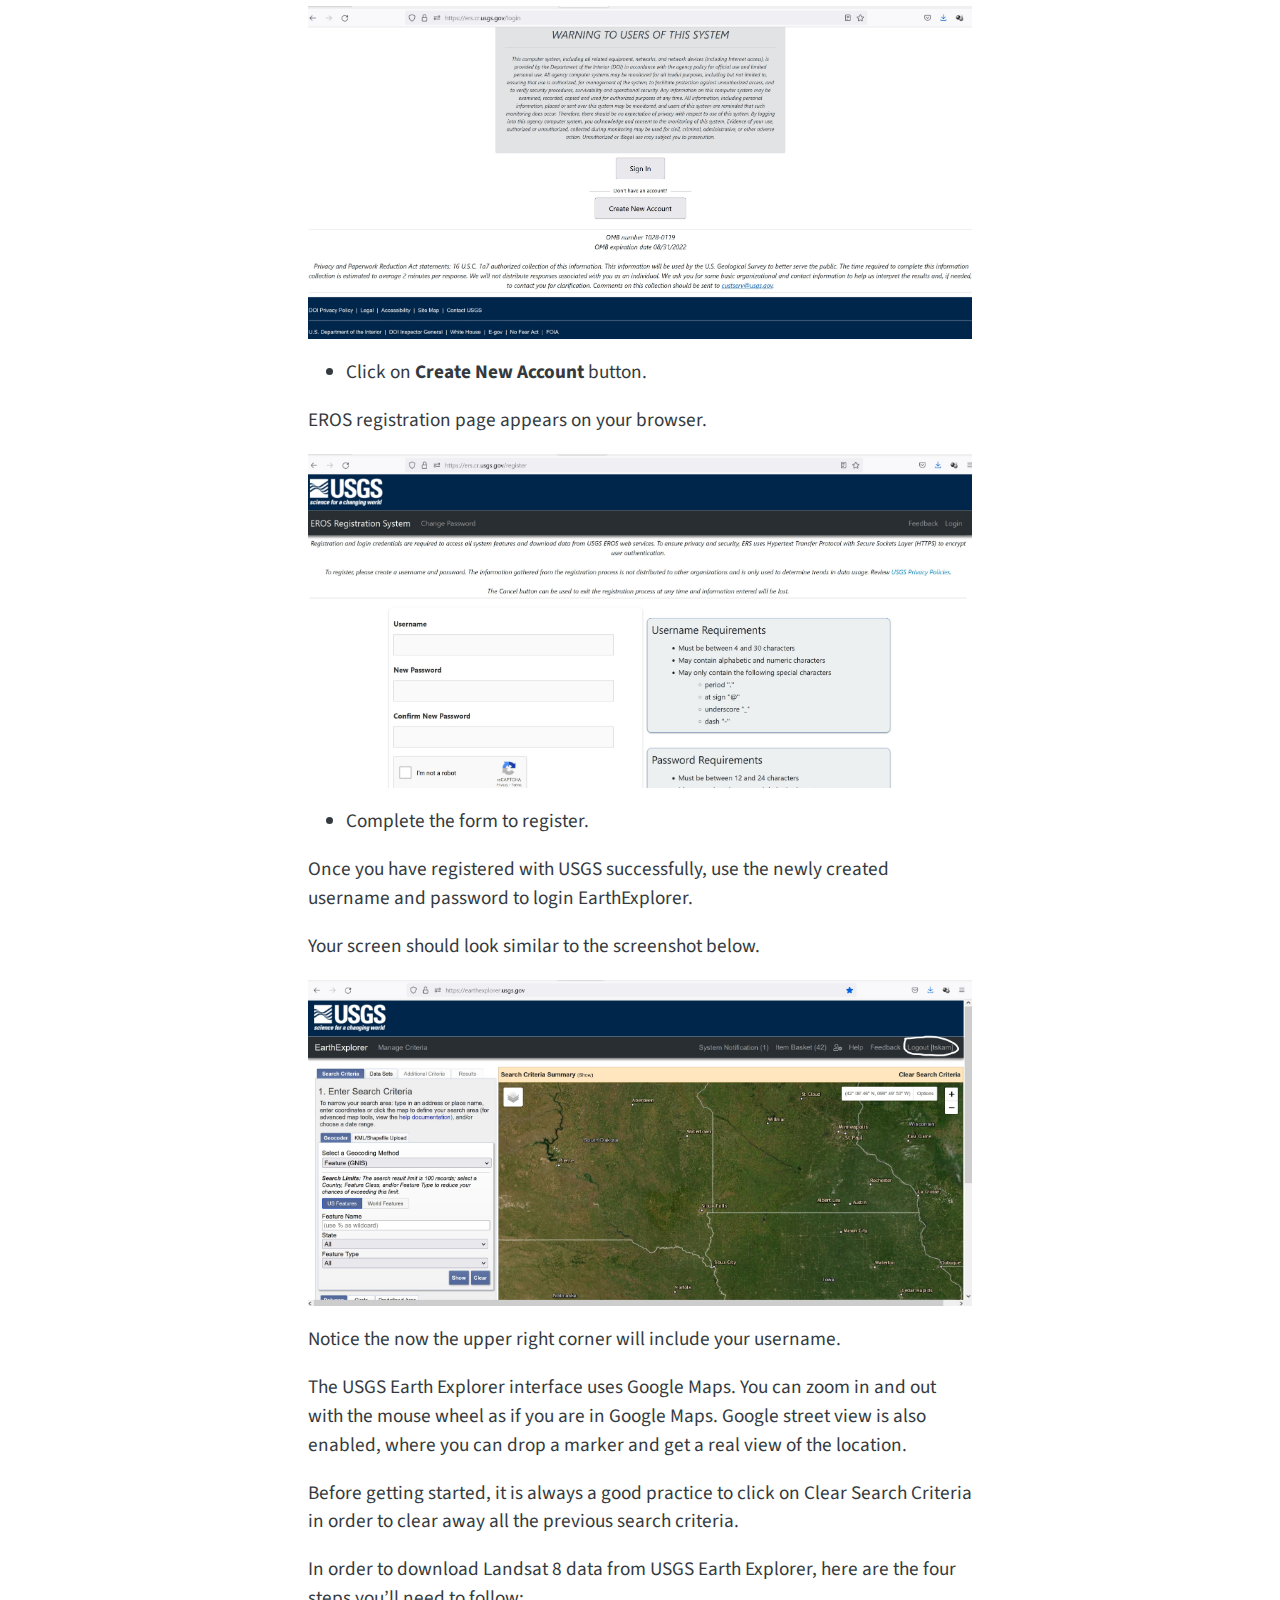
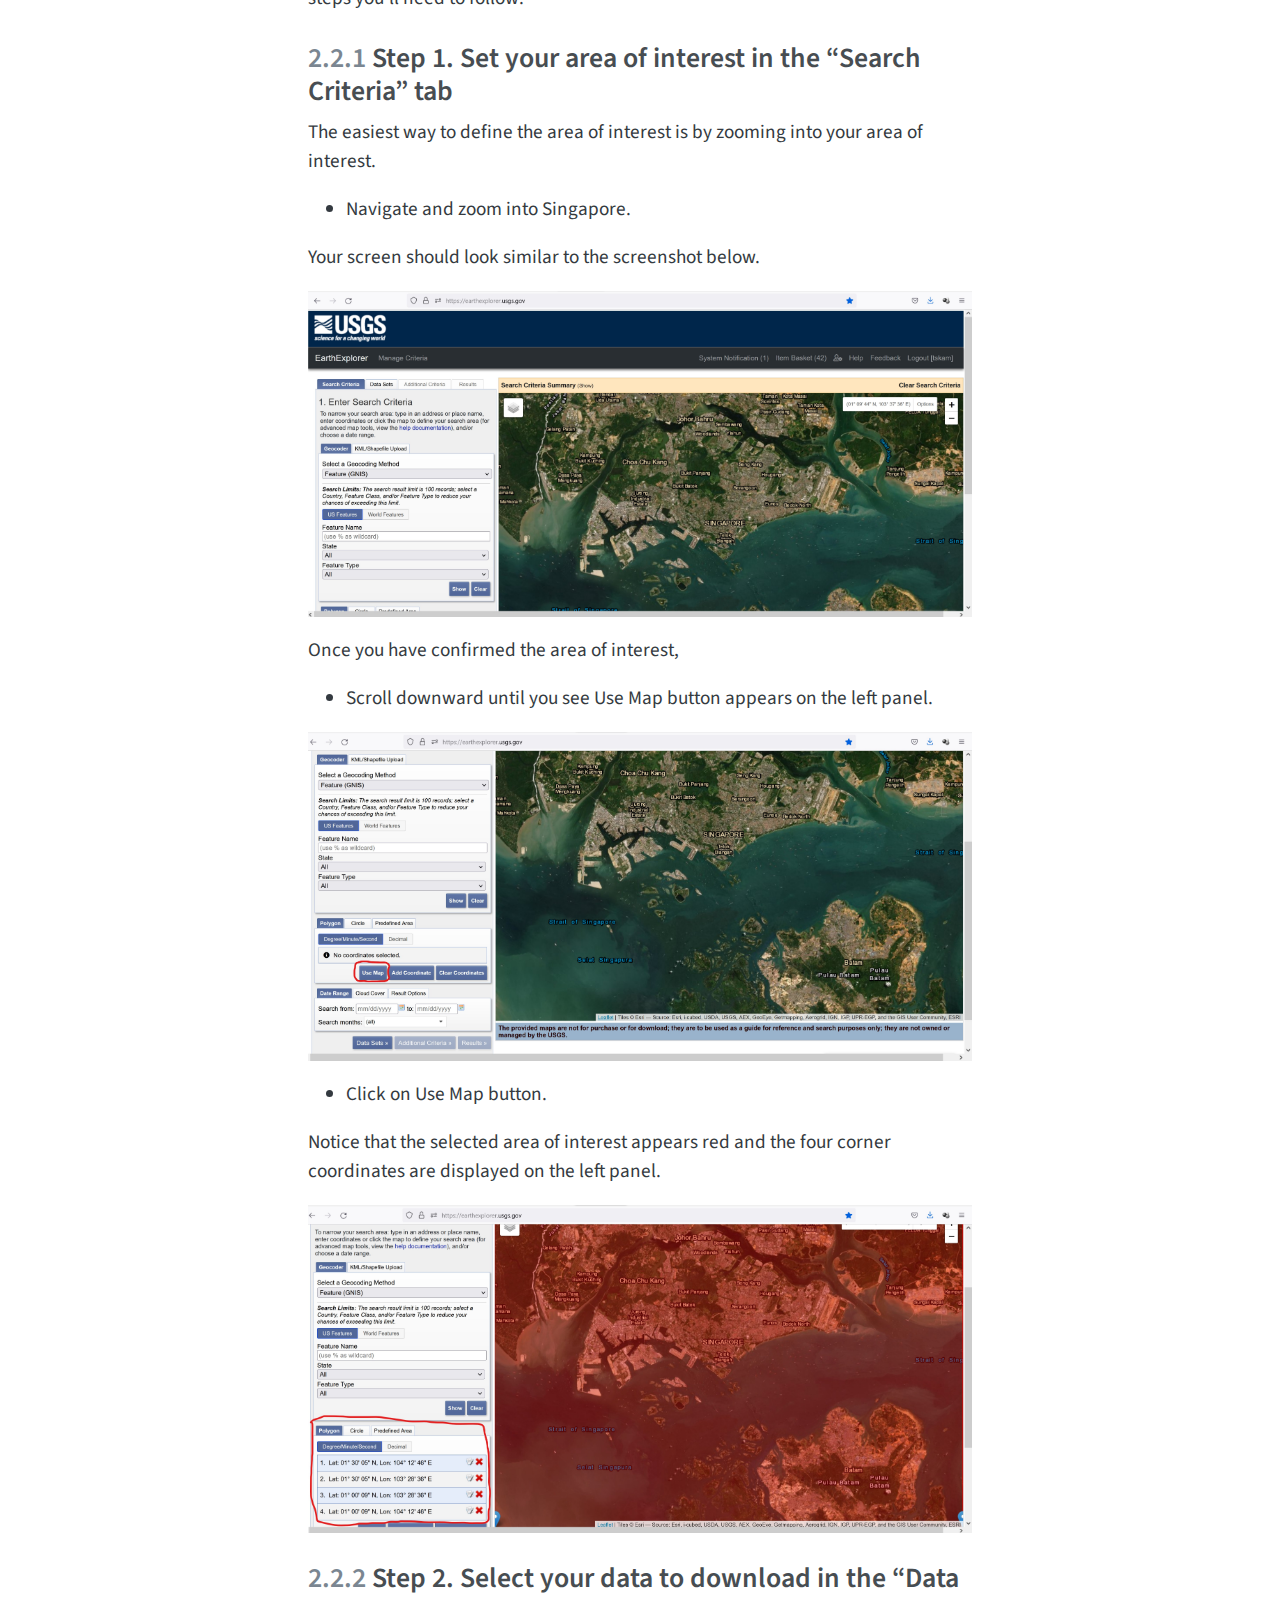
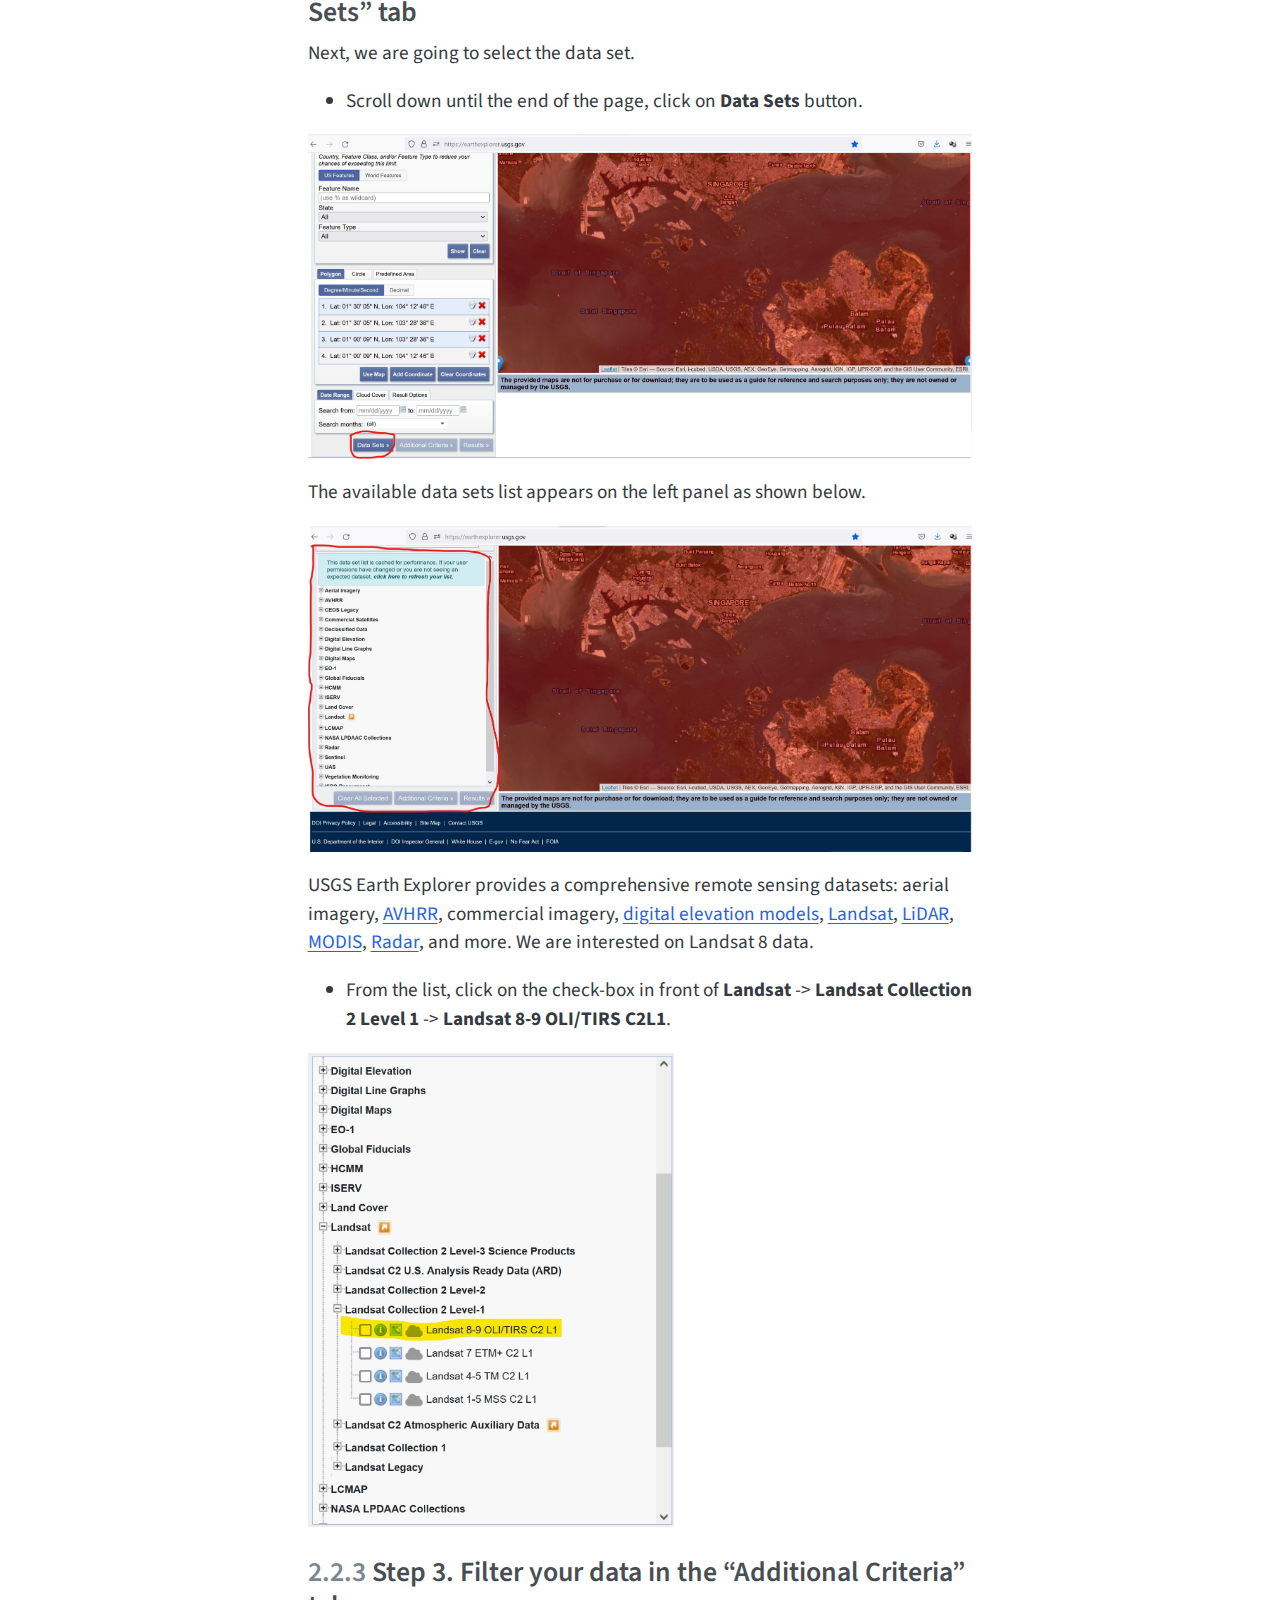
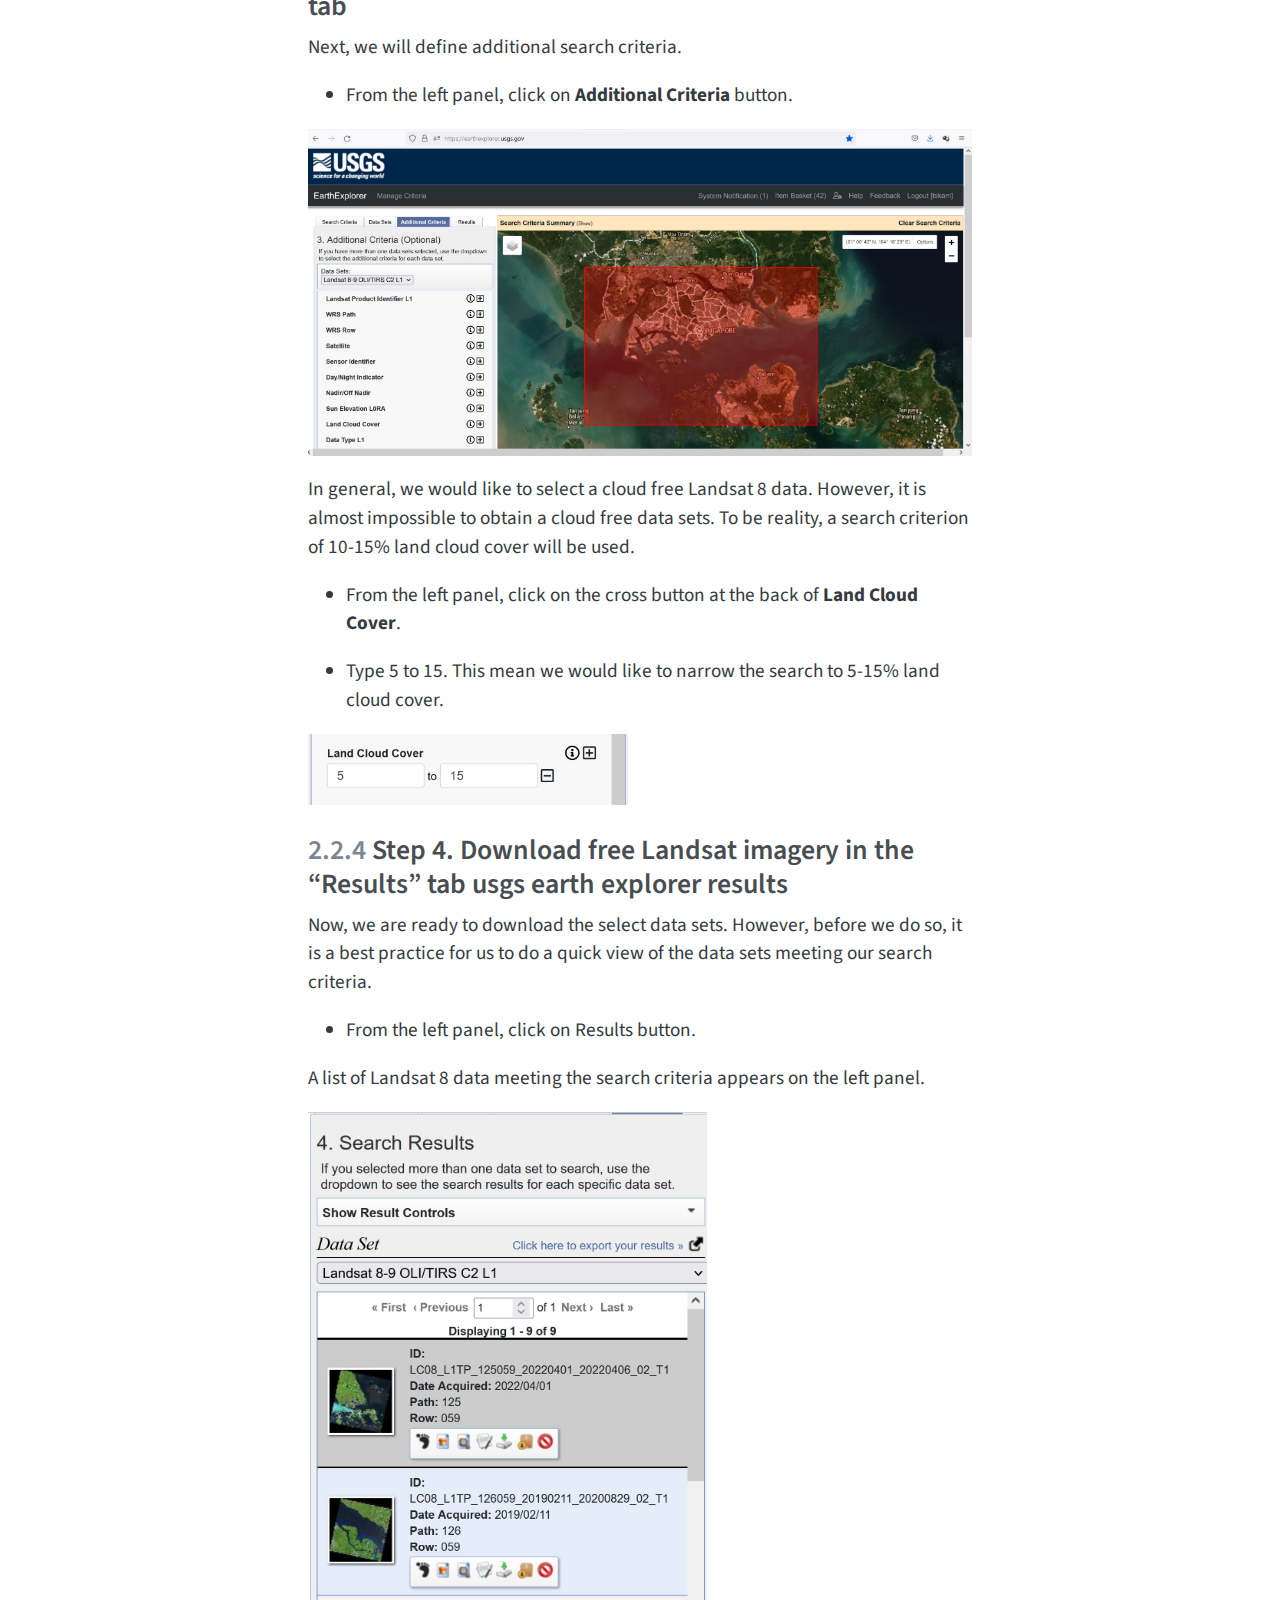
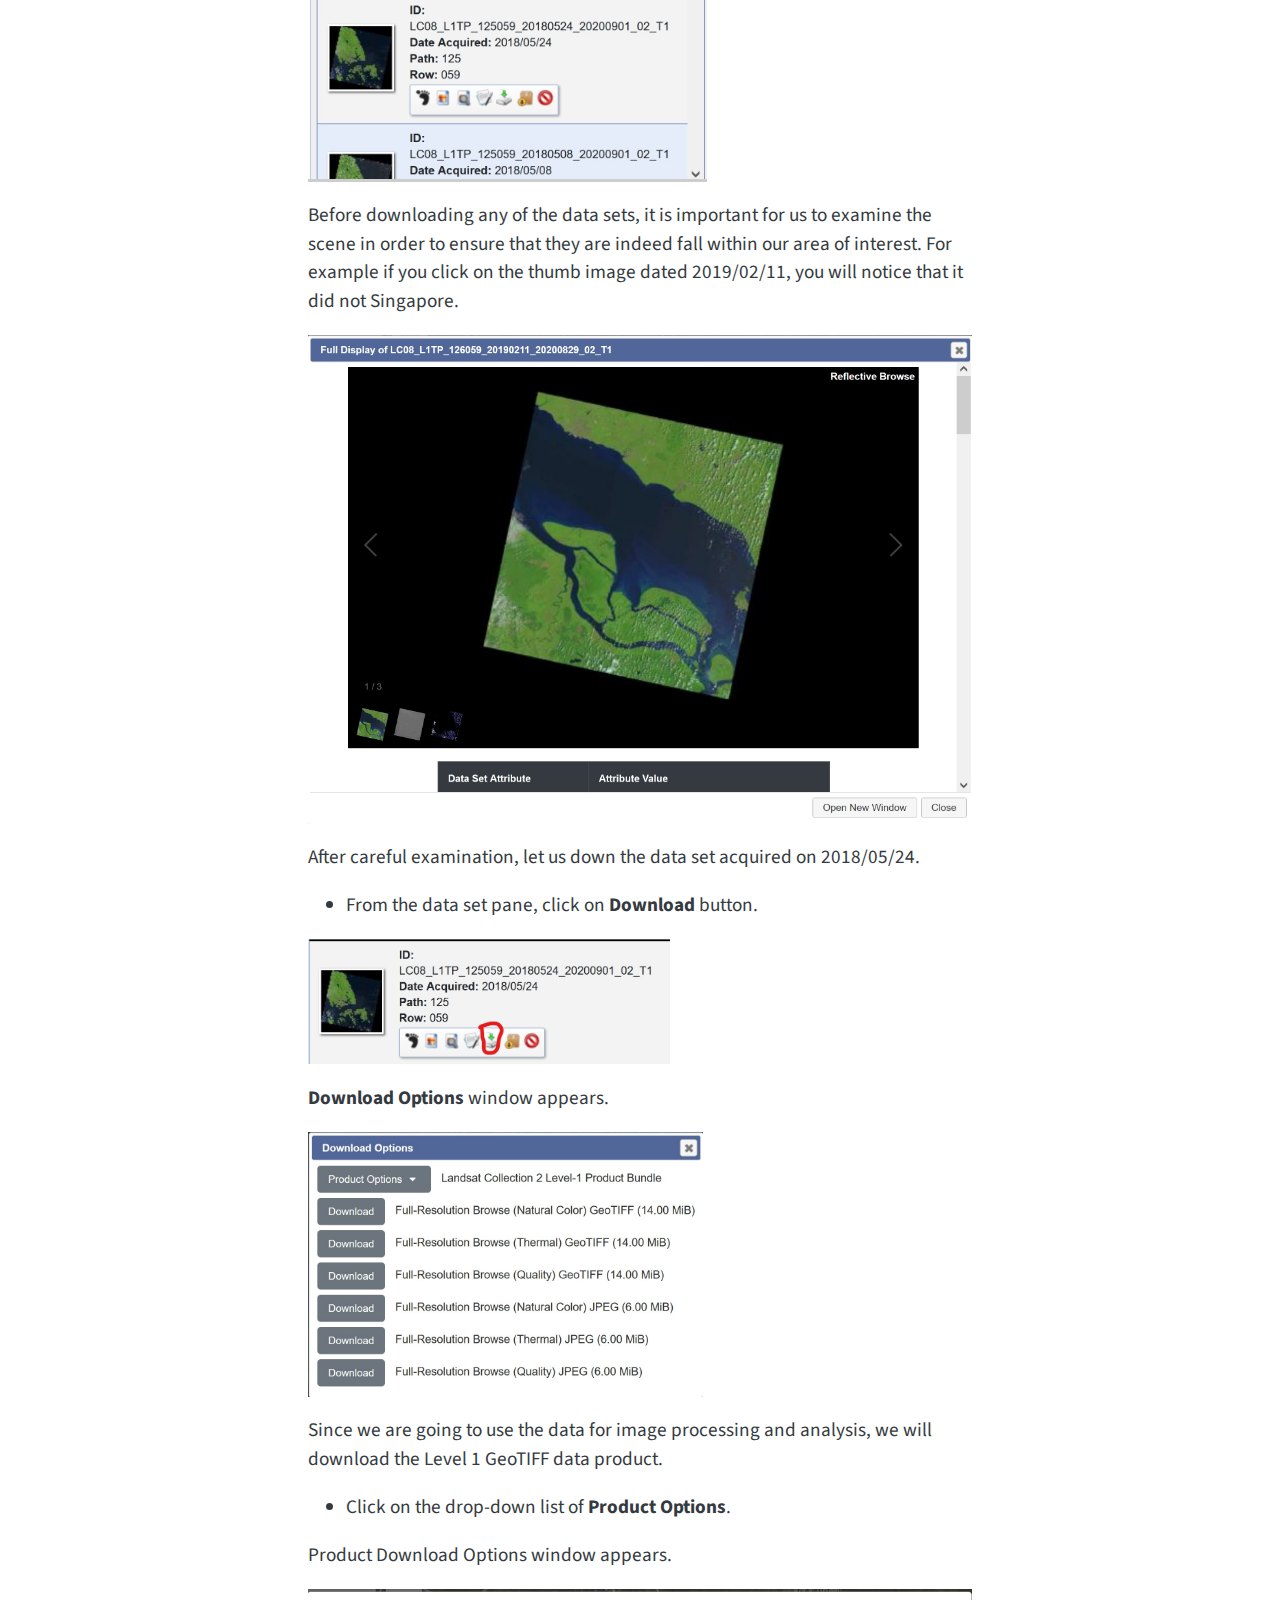
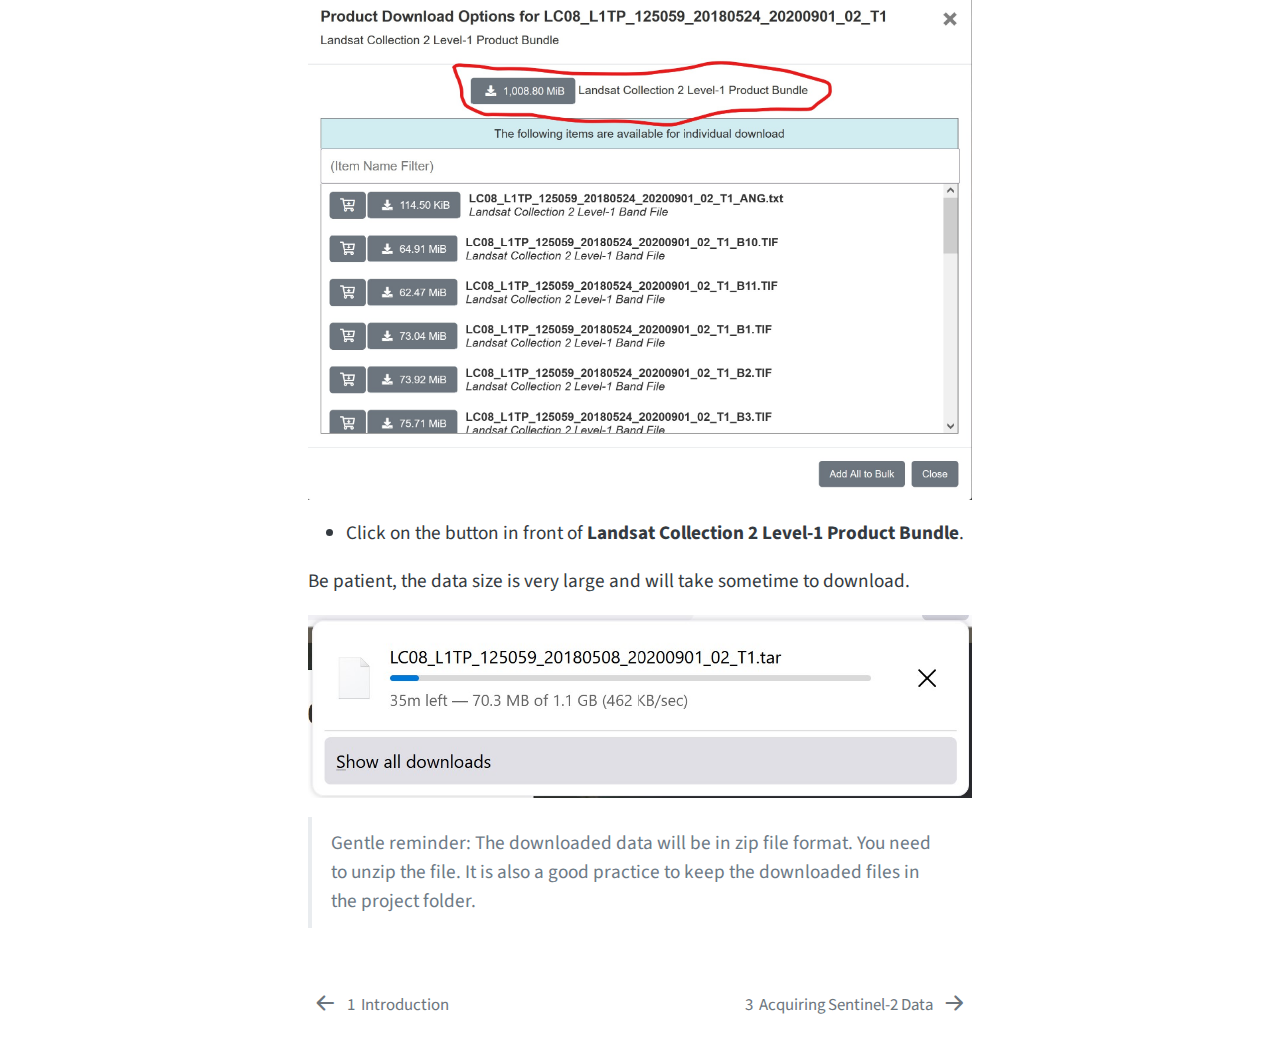
==== commit 8dcca788: "Commit after revised and rendered the hands-on exercises." ====
--- a/_book/Hands-on_01.html
+++ b/_book/Hands-on_01.html
@@ -2,19 +2,25 @@
 <html xmlns="http://www.w3.org/1999/xhtml" lang="en" xml:lang="en"><head>
 
 <meta charset="utf-8">
-<meta name="generator" content="quarto-1.0.37">
+<meta name="generator" content="quarto-1.5.57">
 
 <meta name="viewport" content="width=device-width, initial-scale=1.0, user-scalable=yes">
 
-
-<title>Remotely Sensed Data Processing and Analysis: QGIS Methods - 2&nbsp; Acquiring Landsat 8 Data</title>
+<meta name="dcterms.date" content="2022-10-02">
+
+<title>2&nbsp; Acquiring Landsat 8 Data – Remotely Sensed Data Processing and Analysis: QGIS Methods</title>
 <style>
 code{white-space: pre-wrap;}
 span.smallcaps{font-variant: small-caps;}
-span.underline{text-decoration: underline;}
-div.column{display: inline-block; vertical-align: top; width: 50%;}
+div.columns{display: flex; gap: min(4vw, 1.5em);}
+div.column{flex: auto; overflow-x: auto;}
 div.hanging-indent{margin-left: 1.5em; text-indent: -1.5em;}
 ul.task-list{list-style: none;}
+ul.task-list li input[type="checkbox"] {
+  width: 0.8em;
+  margin: 0 0.8em 0.2em -1em; /* quarto-specific, see https://github.com/quarto-dev/quarto-cli/issues/4556 */ 
+  vertical-align: middle;
+}
 </style>
 
 
@@ -42,7 +48,13 @@
   "collapse-after": 3,
   "panel-placement": "start",
   "type": "textbox",
-  "limit": 20,
+  "limit": 50,
+  "keyboard-shortcut": [
+    "f",
+    "/",
+    "s"
+  ],
+  "show-item-context": false,
   "language": {
     "search-no-results-text": "No results",
     "search-matching-documents-text": "matching documents",
@@ -51,8 +63,10 @@
     "search-more-match-text": "more match in this document",
     "search-more-matches-text": "more matches in this document",
     "search-clear-button-title": "Clear",
+    "search-text-placeholder": "",
     "search-detached-cancel-button-title": "Cancel",
-    "search-submit-button-title": "Submit"
+    "search-submit-button-title": "Submit",
+    "search-label": "Search"
   }
 }</script>
 
@@ -63,11 +77,16 @@
 
 <div id="quarto-search-results"></div>
   <header id="quarto-header" class="headroom fixed-top">
-  <nav class="quarto-secondary-nav" data-bs-toggle="collapse" data-bs-target="#quarto-sidebar" aria-controls="quarto-sidebar" aria-expanded="false" aria-label="Toggle sidebar navigation" onclick="if (window.quartoToggleHeadroom) { window.quartoToggleHeadroom(); }">
-    <div class="container-fluid d-flex justify-content-between">
-      <h1 class="quarto-secondary-nav-title"><span class="chapter-number">2</span>&nbsp; <span class="chapter-title">Acquiring Landsat 8 Data</span></h1>
-      <button type="button" class="quarto-btn-toggle btn" aria-label="Show secondary navigation">
-        <i class="bi bi-chevron-right"></i>
+  <nav class="quarto-secondary-nav">
+    <div class="container-fluid d-flex">
+      <button type="button" class="quarto-btn-toggle btn" data-bs-toggle="collapse" role="button" data-bs-target=".quarto-sidebar-collapse-item" aria-controls="quarto-sidebar" aria-expanded="false" aria-label="Toggle sidebar navigation" onclick="if (window.quartoToggleHeadroom) { window.quartoToggleHeadroom(); }">
+        <i class="bi bi-layout-text-sidebar-reverse"></i>
+      </button>
+        <nav class="quarto-page-breadcrumbs" aria-label="breadcrumb"><ol class="breadcrumb"><li class="breadcrumb-item"><a href="./Hands-on_01.html"><span class="chapter-number">2</span>&nbsp; <span class="chapter-title">Acquiring Landsat 8 Data</span></a></li></ol></nav>
+        <a class="flex-grow-1" role="navigation" data-bs-toggle="collapse" data-bs-target=".quarto-sidebar-collapse-item" aria-controls="quarto-sidebar" aria-expanded="false" aria-label="Toggle sidebar navigation" onclick="if (window.quartoToggleHeadroom) { window.quartoToggleHeadroom(); }">      
+        </a>
+      <button type="button" class="btn quarto-search-button" aria-label="Search" onclick="window.quartoOpenSearch();">
+        <i class="bi bi-search"></i>
       </button>
     </div>
   </nav>
@@ -75,77 +94,85 @@
 <!-- content -->
 <div id="quarto-content" class="quarto-container page-columns page-rows-contents page-layout-article">
 <!-- sidebar -->
-  <nav id="quarto-sidebar" class="sidebar collapse sidebar-navigation floating overflow-auto">
+  <nav id="quarto-sidebar" class="sidebar collapse collapse-horizontal quarto-sidebar-collapse-item sidebar-navigation floating overflow-auto">
     <div class="pt-lg-2 mt-2 text-left sidebar-header">
     <div class="sidebar-title mb-0 py-0">
       <a href="./">Remotely Sensed Data Processing and Analysis: QGIS Methods</a> 
     </div>
       </div>
-      <div class="mt-2 flex-shrink-0 align-items-center">
+        <div class="mt-2 flex-shrink-0 align-items-center">
         <div class="sidebar-search">
         <div id="quarto-search" class="" title="Search"></div>
         </div>
-      </div>
+        </div>
     <div class="sidebar-menu-container"> 
     <ul class="list-unstyled mt-1">
         <li class="sidebar-item">
   <div class="sidebar-item-container"> 
-  <a href="./index.html" class="sidebar-item-text sidebar-link">Preface</a>
+  <a href="./index.html" class="sidebar-item-text sidebar-link">
+ <span class="menu-text">Preface</span></a>
   </div>
 </li>
         <li class="sidebar-item">
   <div class="sidebar-item-container"> 
-  <a href="./intro.html" class="sidebar-item-text sidebar-link"><span class="chapter-number">1</span>&nbsp; <span class="chapter-title">Introduction</span></a>
+  <a href="./intro.html" class="sidebar-item-text sidebar-link">
+ <span class="menu-text"><span class="chapter-number">1</span>&nbsp; <span class="chapter-title">Introduction</span></span></a>
   </div>
 </li>
         <li class="sidebar-item">
   <div class="sidebar-item-container"> 
-  <a href="./Hands-on_01.html" class="sidebar-item-text sidebar-link active"><span class="chapter-number">2</span>&nbsp; <span class="chapter-title">Acquiring Landsat 8 Data</span></a>
+  <a href="./Hands-on_01.html" class="sidebar-item-text sidebar-link active">
+ <span class="menu-text"><span class="chapter-number">2</span>&nbsp; <span class="chapter-title">Acquiring Landsat 8 Data</span></span></a>
   </div>
 </li>
         <li class="sidebar-item">
   <div class="sidebar-item-container"> 
-  <a href="./Hands-on_02.html" class="sidebar-item-text sidebar-link"><span class="chapter-number">3</span>&nbsp; <span class="chapter-title">Acquiring Sentinel-2 Data</span></a>
+  <a href="./Hands-on_02.html" class="sidebar-item-text sidebar-link">
+ <span class="menu-text"><span class="chapter-number">3</span>&nbsp; <span class="chapter-title">Acquiring Sentinel-2 Data</span></span></a>
   </div>
 </li>
         <li class="sidebar-item">
   <div class="sidebar-item-container"> 
-  <a href="./Hands-on_03.html" class="sidebar-item-text sidebar-link"><span class="chapter-number">4</span>&nbsp; <span class="chapter-title">Processing and Visualising Landsat 8 Data</span></a>
+  <a href="./Hands-on_03.html" class="sidebar-item-text sidebar-link">
+ <span class="menu-text"><span class="chapter-number">4</span>&nbsp; <span class="chapter-title">Processing and Visualising Landsat 8 Data</span></span></a>
   </div>
 </li>
         <li class="sidebar-item">
   <div class="sidebar-item-container"> 
-  <a href="./Hands-on_04.html" class="sidebar-item-text sidebar-link"><span class="chapter-number">5</span>&nbsp; <span class="chapter-title">Supervised Satellite Image Classification for Urban Land Cover Mapping</span></a>
+  <a href="./Hands-on_04.html" class="sidebar-item-text sidebar-link">
+ <span class="menu-text"><span class="chapter-number">5</span>&nbsp; <span class="chapter-title">Supervised Satellite Image Classification for Urban Land Cover Mapping</span></span></a>
   </div>
 </li>
         <li class="sidebar-item">
   <div class="sidebar-item-container"> 
-  <a href="./Hands-on_05.html" class="sidebar-item-text sidebar-link"><span class="chapter-number">6</span>&nbsp; <span class="chapter-title">Unsupervised Satellite Image Classification for Urban Land Cover Mapping</span></a>
+  <a href="./Hands-on_05.html" class="sidebar-item-text sidebar-link">
+ <span class="menu-text"><span class="chapter-number">6</span>&nbsp; <span class="chapter-title">Unsupervised Satellite Image Classification for Urban Land Cover Mapping</span></span></a>
   </div>
 </li>
         <li class="sidebar-item">
   <div class="sidebar-item-container"> 
-  <a href="./references.html" class="sidebar-item-text sidebar-link">References</a>
+  <a href="./references.html" class="sidebar-item-text sidebar-link">
+ <span class="menu-text">References</span></a>
   </div>
 </li>
     </ul>
     </div>
 </nav>
+<div id="quarto-sidebar-glass" class="quarto-sidebar-collapse-item" data-bs-toggle="collapse" data-bs-target=".quarto-sidebar-collapse-item"></div>
 <!-- margin-sidebar -->
     <div id="quarto-margin-sidebar" class="sidebar margin-sidebar">
-        <nav id="TOC" role="doc-toc">
+        <nav id="TOC" role="doc-toc" class="toc-active">
     <h2 id="toc-title">Table of contents</h2>
    
   <ul>
-  <li><a href="#overview" id="toc-overview" class="nav-link active" data-scroll-target="#overview"> <span class="header-section-number">2.1</span> Overview</a></li>
-  <li><a href="#register-and-create-a-user-account-with-eros-usgs" id="toc-register-and-create-a-user-account-with-eros-usgs" class="nav-link" data-scroll-target="#register-and-create-a-user-account-with-eros-usgs"> <span class="header-section-number">2.2</span> Register and create a user account with EROS, USGS</a>
+  <li><a href="#overview" id="toc-overview" class="nav-link active" data-scroll-target="#overview"><span class="header-section-number">2.1</span> Overview</a></li>
+  <li><a href="#register-and-create-a-user-account-with-eros-usgs" id="toc-register-and-create-a-user-account-with-eros-usgs" class="nav-link" data-scroll-target="#register-and-create-a-user-account-with-eros-usgs"><span class="header-section-number">2.2</span> Register and create a user account with EROS, USGS</a>
   <ul class="collapse">
-  <li><a href="#step-1.-set-your-area-of-interest-in-the-search-criteria-tab" id="toc-step-1.-set-your-area-of-interest-in-the-search-criteria-tab" class="nav-link" data-scroll-target="#step-1.-set-your-area-of-interest-in-the-search-criteria-tab"> <span class="header-section-number">2.2.1</span> Step 1. Set your area of interest in the “Search Criteria” tab</a></li>
-  <li><a href="#step-2.-select-your-data-to-download-in-the-data-sets-tab" id="toc-step-2.-select-your-data-to-download-in-the-data-sets-tab" class="nav-link" data-scroll-target="#step-2.-select-your-data-to-download-in-the-data-sets-tab"> <span class="header-section-number">2.2.2</span> Step 2. Select your data to download in the “Data Sets” tab</a></li>
-  <li><a href="#step-3.-filter-your-data-in-the-additional-criteria-tab" id="toc-step-3.-filter-your-data-in-the-additional-criteria-tab" class="nav-link" data-scroll-target="#step-3.-filter-your-data-in-the-additional-criteria-tab"> <span class="header-section-number">2.2.3</span> Step 3. Filter your data in the “Additional Criteria” tab</a></li>
-  <li><a href="#step-4.-download-free-landsat-imagery-in-the-results-tab-usgs-earth-explorer-results" id="toc-step-4.-download-free-landsat-imagery-in-the-results-tab-usgs-earth-explorer-results" class="nav-link" data-scroll-target="#step-4.-download-free-landsat-imagery-in-the-results-tab-usgs-earth-explorer-results"> <span class="header-section-number">2.2.4</span> Step 4. Download free Landsat imagery in the “Results” tab usgs earth explorer results</a></li>
+  <li><a href="#step-1.-set-your-area-of-interest-in-the-search-criteria-tab" id="toc-step-1.-set-your-area-of-interest-in-the-search-criteria-tab" class="nav-link" data-scroll-target="#step-1.-set-your-area-of-interest-in-the-search-criteria-tab"><span class="header-section-number">2.2.1</span> Step 1. Set your area of interest in the “Search Criteria” tab</a></li>
+  <li><a href="#step-2.-select-your-data-to-download-in-the-data-sets-tab" id="toc-step-2.-select-your-data-to-download-in-the-data-sets-tab" class="nav-link" data-scroll-target="#step-2.-select-your-data-to-download-in-the-data-sets-tab"><span class="header-section-number">2.2.2</span> Step 2. Select your data to download in the “Data Sets” tab</a></li>
+  <li><a href="#step-3.-filter-your-data-in-the-additional-criteria-tab" id="toc-step-3.-filter-your-data-in-the-additional-criteria-tab" class="nav-link" data-scroll-target="#step-3.-filter-your-data-in-the-additional-criteria-tab"><span class="header-section-number">2.2.3</span> Step 3. Filter your data in the “Additional Criteria” tab</a></li>
+  <li><a href="#step-4.-download-free-landsat-imagery-in-the-results-tab-usgs-earth-explorer-results" id="toc-step-4.-download-free-landsat-imagery-in-the-results-tab-usgs-earth-explorer-results" class="nav-link" data-scroll-target="#step-4.-download-free-landsat-imagery-in-the-results-tab-usgs-earth-explorer-results"><span class="header-section-number">2.2.4</span> Step 4. Download free Landsat imagery in the “Results” tab usgs earth explorer results</a></li>
   </ul></li>
-  <li><a href="#downloading-sentinel-2-data" id="toc-downloading-sentinel-2-data" class="nav-link" data-scroll-target="#downloading-sentinel-2-data"> <span class="header-section-number">2.3</span> Downloading Sentinel 2 data</a></li>
   </ul>
 </nav>
     </div>
@@ -154,7 +181,7 @@
 
 <header id="title-block-header" class="quarto-title-block default">
 <div class="quarto-title">
-<h1 class="title d-none d-lg-block"><span class="chapter-number">2</span>&nbsp; <span class="chapter-title">Acquiring Landsat 8 Data</span></h1>
+<h1 class="title"><span class="chapter-number">2</span>&nbsp; <span class="chapter-title">Acquiring Landsat 8 Data</span></h1>
 </div>
 
 
@@ -162,15 +189,30 @@
 <div class="quarto-title-meta">
 
     
+    <div>
+    <div class="quarto-title-meta-heading">Published</div>
+    <div class="quarto-title-meta-contents">
+      <p class="date">October 2, 2022</p>
+    </div>
+  </div>
+  
+    <div>
+    <div class="quarto-title-meta-heading">Modified</div>
+    <div class="quarto-title-meta-contents">
+      <p class="date-modified">January 10, 2025</p>
+    </div>
+  </div>
     
   </div>
   
 
+
 </header>
+
 
 <section id="overview" class="level2" data-number="2.1">
 <h2 data-number="2.1" class="anchored" data-anchor-id="overview"><span class="header-section-number">2.1</span> Overview</h2>
-<p>Landsat 8 is an American Earth observation satellite launched on 11 February 2013. The data can be downloaded free of charge by using EarthExplorer portal of USGS. In this chapter, you will learn how to use interfaces provided by EarthExplorer to :</p>
+<p>Landsat 8 is an American Earth observation satellite launched on 11 February 2013. The data can be downloaded free of charge by using EarthExplorer portal of USGS. In this chapter, you will learn how to use interfaces provided by <strong>EarthExplorer</strong> to :</p>
 <ul>
 <li>search for area of interest,</li>
 <li>define area of interest,</li>
@@ -289,13 +331,9 @@
 <blockquote class="blockquote">
 <p>Gentle reminder: The downloaded data will be in zip file format. You need to unzip the file. It is also a good practice to keep the downloaded files in the project folder.</p>
 </blockquote>
+
+
 </section>
-</section>
-<section id="downloading-sentinel-2-data" class="level2" data-number="2.3">
-<h2 data-number="2.3" class="anchored" data-anchor-id="downloading-sentinel-2-data"><span class="header-section-number">2.3</span> Downloading Sentinel 2 data</h2>
-<p>Sentinel-2 is an Earth observation mission from the Copernicus Programme that systematically acquires optical imagery at high spatial resolution (10 m to 60 m) over land and coastal waters.</p>
-
-
 </section>
 
 </main> <!-- /main -->
@@ -326,12 +364,15 @@
     icon: icon
   };
   anchorJS.add('.anchored');
-  const clipboard = new window.ClipboardJS('.code-copy-button', {
-    target: function(trigger) {
-      return trigger.previousElementSibling;
-    }
-  });
-  clipboard.on('success', function(e) {
+  const isCodeAnnotation = (el) => {
+    for (const clz of el.classList) {
+      if (clz.startsWith('code-annotation-')) {                     
+        return true;
+      }
+    }
+    return false;
+  }
+  const onCopySuccess = function(e) {
     // button target
     const button = e.trigger;
     // don't keep focus
@@ -340,17 +381,73 @@
     button.classList.add('code-copy-button-checked');
     var currentTitle = button.getAttribute("title");
     button.setAttribute("title", "Copied!");
+    let tooltip;
+    if (window.bootstrap) {
+      button.setAttribute("data-bs-toggle", "tooltip");
+      button.setAttribute("data-bs-placement", "left");
+      button.setAttribute("data-bs-title", "Copied!");
+      tooltip = new bootstrap.Tooltip(button, 
+        { trigger: "manual", 
+          customClass: "code-copy-button-tooltip",
+          offset: [0, -8]});
+      tooltip.show();    
+    }
     setTimeout(function() {
+      if (tooltip) {
+        tooltip.hide();
+        button.removeAttribute("data-bs-title");
+        button.removeAttribute("data-bs-toggle");
+        button.removeAttribute("data-bs-placement");
+      }
       button.setAttribute("title", currentTitle);
       button.classList.remove('code-copy-button-checked');
     }, 1000);
     // clear code selection
     e.clearSelection();
+  }
+  const getTextToCopy = function(trigger) {
+      const codeEl = trigger.previousElementSibling.cloneNode(true);
+      for (const childEl of codeEl.children) {
+        if (isCodeAnnotation(childEl)) {
+          childEl.remove();
+        }
+      }
+      return codeEl.innerText;
+  }
+  const clipboard = new window.ClipboardJS('.code-copy-button:not([data-in-quarto-modal])', {
+    text: getTextToCopy
   });
-  function tippyHover(el, contentFn) {
+  clipboard.on('success', onCopySuccess);
+  if (window.document.getElementById('quarto-embedded-source-code-modal')) {
+    // For code content inside modals, clipBoardJS needs to be initialized with a container option
+    // TODO: Check when it could be a function (https://github.com/zenorocha/clipboard.js/issues/860)
+    const clipboardModal = new window.ClipboardJS('.code-copy-button[data-in-quarto-modal]', {
+      text: getTextToCopy,
+      container: window.document.getElementById('quarto-embedded-source-code-modal')
+    });
+    clipboardModal.on('success', onCopySuccess);
+  }
+    var localhostRegex = new RegExp(/^(?:http|https):\/\/localhost\:?[0-9]*\//);
+    var mailtoRegex = new RegExp(/^mailto:/);
+      var filterRegex = new RegExp('/' + window.location.host + '/');
+    var isInternal = (href) => {
+        return filterRegex.test(href) || localhostRegex.test(href) || mailtoRegex.test(href);
+    }
+    // Inspect non-navigation links and adorn them if external
+ 	var links = window.document.querySelectorAll('a[href]:not(.nav-link):not(.navbar-brand):not(.toc-action):not(.sidebar-link):not(.sidebar-item-toggle):not(.pagination-link):not(.no-external):not([aria-hidden]):not(.dropdown-item):not(.quarto-navigation-tool):not(.about-link)');
+    for (var i=0; i<links.length; i++) {
+      const link = links[i];
+      if (!isInternal(link.href)) {
+        // undo the damage that might have been done by quarto-nav.js in the case of
+        // links that we want to consider external
+        if (link.dataset.originalHref !== undefined) {
+          link.href = link.dataset.originalHref;
+        }
+      }
+    }
+  function tippyHover(el, contentFn, onTriggerFn, onUntriggerFn) {
     const config = {
       allowHTML: true,
-      content: contentFn,
       maxWidth: 500,
       delay: 100,
       arrow: false,
@@ -360,50 +457,314 @@
       interactive: true,
       interactiveBorder: 10,
       theme: 'quarto',
-      placement: 'bottom-start'
+      placement: 'bottom-start',
     };
+    if (contentFn) {
+      config.content = contentFn;
+    }
+    if (onTriggerFn) {
+      config.onTrigger = onTriggerFn;
+    }
+    if (onUntriggerFn) {
+      config.onUntrigger = onUntriggerFn;
+    }
     window.tippy(el, config); 
   }
   const noterefs = window.document.querySelectorAll('a[role="doc-noteref"]');
   for (var i=0; i<noterefs.length; i++) {
     const ref = noterefs[i];
     tippyHover(ref, function() {
-      let href = ref.getAttribute('href');
+      // use id or data attribute instead here
+      let href = ref.getAttribute('data-footnote-href') || ref.getAttribute('href');
       try { href = new URL(href).hash; } catch {}
       const id = href.replace(/^#\/?/, "");
       const note = window.document.getElementById(id);
-      return note.innerHTML;
+      if (note) {
+        return note.innerHTML;
+      } else {
+        return "";
+      }
     });
   }
+  const xrefs = window.document.querySelectorAll('a.quarto-xref');
+  const processXRef = (id, note) => {
+    // Strip column container classes
+    const stripColumnClz = (el) => {
+      el.classList.remove("page-full", "page-columns");
+      if (el.children) {
+        for (const child of el.children) {
+          stripColumnClz(child);
+        }
+      }
+    }
+    stripColumnClz(note)
+    if (id === null || id.startsWith('sec-')) {
+      // Special case sections, only their first couple elements
+      const container = document.createElement("div");
+      if (note.children && note.children.length > 2) {
+        container.appendChild(note.children[0].cloneNode(true));
+        for (let i = 1; i < note.children.length; i++) {
+          const child = note.children[i];
+          if (child.tagName === "P" && child.innerText === "") {
+            continue;
+          } else {
+            container.appendChild(child.cloneNode(true));
+            break;
+          }
+        }
+        if (window.Quarto?.typesetMath) {
+          window.Quarto.typesetMath(container);
+        }
+        return container.innerHTML
+      } else {
+        if (window.Quarto?.typesetMath) {
+          window.Quarto.typesetMath(note);
+        }
+        return note.innerHTML;
+      }
+    } else {
+      // Remove any anchor links if they are present
+      const anchorLink = note.querySelector('a.anchorjs-link');
+      if (anchorLink) {
+        anchorLink.remove();
+      }
+      if (window.Quarto?.typesetMath) {
+        window.Quarto.typesetMath(note);
+      }
+      // TODO in 1.5, we should make sure this works without a callout special case
+      if (note.classList.contains("callout")) {
+        return note.outerHTML;
+      } else {
+        return note.innerHTML;
+      }
+    }
+  }
+  for (var i=0; i<xrefs.length; i++) {
+    const xref = xrefs[i];
+    tippyHover(xref, undefined, function(instance) {
+      instance.disable();
+      let url = xref.getAttribute('href');
+      let hash = undefined; 
+      if (url.startsWith('#')) {
+        hash = url;
+      } else {
+        try { hash = new URL(url).hash; } catch {}
+      }
+      if (hash) {
+        const id = hash.replace(/^#\/?/, "");
+        const note = window.document.getElementById(id);
+        if (note !== null) {
+          try {
+            const html = processXRef(id, note.cloneNode(true));
+            instance.setContent(html);
+          } finally {
+            instance.enable();
+            instance.show();
+          }
+        } else {
+          // See if we can fetch this
+          fetch(url.split('#')[0])
+          .then(res => res.text())
+          .then(html => {
+            const parser = new DOMParser();
+            const htmlDoc = parser.parseFromString(html, "text/html");
+            const note = htmlDoc.getElementById(id);
+            if (note !== null) {
+              const html = processXRef(id, note);
+              instance.setContent(html);
+            } 
+          }).finally(() => {
+            instance.enable();
+            instance.show();
+          });
+        }
+      } else {
+        // See if we can fetch a full url (with no hash to target)
+        // This is a special case and we should probably do some content thinning / targeting
+        fetch(url)
+        .then(res => res.text())
+        .then(html => {
+          const parser = new DOMParser();
+          const htmlDoc = parser.parseFromString(html, "text/html");
+          const note = htmlDoc.querySelector('main.content');
+          if (note !== null) {
+            // This should only happen for chapter cross references
+            // (since there is no id in the URL)
+            // remove the first header
+            if (note.children.length > 0 && note.children[0].tagName === "HEADER") {
+              note.children[0].remove();
+            }
+            const html = processXRef(null, note);
+            instance.setContent(html);
+          } 
+        }).finally(() => {
+          instance.enable();
+          instance.show();
+        });
+      }
+    }, function(instance) {
+    });
+  }
+      let selectedAnnoteEl;
+      const selectorForAnnotation = ( cell, annotation) => {
+        let cellAttr = 'data-code-cell="' + cell + '"';
+        let lineAttr = 'data-code-annotation="' +  annotation + '"';
+        const selector = 'span[' + cellAttr + '][' + lineAttr + ']';
+        return selector;
+      }
+      const selectCodeLines = (annoteEl) => {
+        const doc = window.document;
+        const targetCell = annoteEl.getAttribute("data-target-cell");
+        const targetAnnotation = annoteEl.getAttribute("data-target-annotation");
+        const annoteSpan = window.document.querySelector(selectorForAnnotation(targetCell, targetAnnotation));
+        const lines = annoteSpan.getAttribute("data-code-lines").split(",");
+        const lineIds = lines.map((line) => {
+          return targetCell + "-" + line;
+        })
+        let top = null;
+        let height = null;
+        let parent = null;
+        if (lineIds.length > 0) {
+            //compute the position of the single el (top and bottom and make a div)
+            const el = window.document.getElementById(lineIds[0]);
+            top = el.offsetTop;
+            height = el.offsetHeight;
+            parent = el.parentElement.parentElement;
+          if (lineIds.length > 1) {
+            const lastEl = window.document.getElementById(lineIds[lineIds.length - 1]);
+            const bottom = lastEl.offsetTop + lastEl.offsetHeight;
+            height = bottom - top;
+          }
+          if (top !== null && height !== null && parent !== null) {
+            // cook up a div (if necessary) and position it 
+            let div = window.document.getElementById("code-annotation-line-highlight");
+            if (div === null) {
+              div = window.document.createElement("div");
+              div.setAttribute("id", "code-annotation-line-highlight");
+              div.style.position = 'absolute';
+              parent.appendChild(div);
+            }
+            div.style.top = top - 2 + "px";
+            div.style.height = height + 4 + "px";
+            div.style.left = 0;
+            let gutterDiv = window.document.getElementById("code-annotation-line-highlight-gutter");
+            if (gutterDiv === null) {
+              gutterDiv = window.document.createElement("div");
+              gutterDiv.setAttribute("id", "code-annotation-line-highlight-gutter");
+              gutterDiv.style.position = 'absolute';
+              const codeCell = window.document.getElementById(targetCell);
+              const gutter = codeCell.querySelector('.code-annotation-gutter');
+              gutter.appendChild(gutterDiv);
+            }
+            gutterDiv.style.top = top - 2 + "px";
+            gutterDiv.style.height = height + 4 + "px";
+          }
+          selectedAnnoteEl = annoteEl;
+        }
+      };
+      const unselectCodeLines = () => {
+        const elementsIds = ["code-annotation-line-highlight", "code-annotation-line-highlight-gutter"];
+        elementsIds.forEach((elId) => {
+          const div = window.document.getElementById(elId);
+          if (div) {
+            div.remove();
+          }
+        });
+        selectedAnnoteEl = undefined;
+      };
+        // Handle positioning of the toggle
+    window.addEventListener(
+      "resize",
+      throttle(() => {
+        elRect = undefined;
+        if (selectedAnnoteEl) {
+          selectCodeLines(selectedAnnoteEl);
+        }
+      }, 10)
+    );
+    function throttle(fn, ms) {
+    let throttle = false;
+    let timer;
+      return (...args) => {
+        if(!throttle) { // first call gets through
+            fn.apply(this, args);
+            throttle = true;
+        } else { // all the others get throttled
+            if(timer) clearTimeout(timer); // cancel #2
+            timer = setTimeout(() => {
+              fn.apply(this, args);
+              timer = throttle = false;
+            }, ms);
+        }
+      };
+    }
+      // Attach click handler to the DT
+      const annoteDls = window.document.querySelectorAll('dt[data-target-cell]');
+      for (const annoteDlNode of annoteDls) {
+        annoteDlNode.addEventListener('click', (event) => {
+          const clickedEl = event.target;
+          if (clickedEl !== selectedAnnoteEl) {
+            unselectCodeLines();
+            const activeEl = window.document.querySelector('dt[data-target-cell].code-annotation-active');
+            if (activeEl) {
+              activeEl.classList.remove('code-annotation-active');
+            }
+            selectCodeLines(clickedEl);
+            clickedEl.classList.add('code-annotation-active');
+          } else {
+            // Unselect the line
+            unselectCodeLines();
+            clickedEl.classList.remove('code-annotation-active');
+          }
+        });
+      }
+  const findCites = (el) => {
+    const parentEl = el.parentElement;
+    if (parentEl) {
+      const cites = parentEl.dataset.cites;
+      if (cites) {
+        return {
+          el,
+          cites: cites.split(' ')
+        };
+      } else {
+        return findCites(el.parentElement)
+      }
+    } else {
+      return undefined;
+    }
+  };
   var bibliorefs = window.document.querySelectorAll('a[role="doc-biblioref"]');
   for (var i=0; i<bibliorefs.length; i++) {
     const ref = bibliorefs[i];
-    const cites = ref.parentNode.getAttribute('data-cites').split(' ');
-    tippyHover(ref, function() {
-      var popup = window.document.createElement('div');
-      cites.forEach(function(cite) {
-        var citeDiv = window.document.createElement('div');
-        citeDiv.classList.add('hanging-indent');
-        citeDiv.classList.add('csl-entry');
-        var biblioDiv = window.document.getElementById('ref-' + cite);
-        if (biblioDiv) {
-          citeDiv.innerHTML = biblioDiv.innerHTML;
-        }
-        popup.appendChild(citeDiv);
+    const citeInfo = findCites(ref);
+    if (citeInfo) {
+      tippyHover(citeInfo.el, function() {
+        var popup = window.document.createElement('div');
+        citeInfo.cites.forEach(function(cite) {
+          var citeDiv = window.document.createElement('div');
+          citeDiv.classList.add('hanging-indent');
+          citeDiv.classList.add('csl-entry');
+          var biblioDiv = window.document.getElementById('ref-' + cite);
+          if (biblioDiv) {
+            citeDiv.innerHTML = biblioDiv.innerHTML;
+          }
+          popup.appendChild(citeDiv);
+        });
+        return popup.innerHTML;
       });
-      return popup.innerHTML;
-    });
+    }
   }
 });
 </script>
 <nav class="page-navigation">
   <div class="nav-page nav-page-previous">
-      <a href="./intro.html" class="pagination-link">
+      <a href="./intro.html" class="pagination-link" aria-label="Introduction">
         <i class="bi bi-arrow-left-short"></i> <span class="nav-page-text"><span class="chapter-number">1</span>&nbsp; <span class="chapter-title">Introduction</span></span>
       </a>          
   </div>
   <div class="nav-page nav-page-next">
-      <a href="./Hands-on_02.html" class="pagination-link">
+      <a href="./Hands-on_02.html" class="pagination-link" aria-label="Acquiring Sentinel-2 Data">
         <span class="nav-page-text"><span class="chapter-number">3</span>&nbsp; <span class="chapter-title">Acquiring Sentinel-2 Data</span></span> <i class="bi bi-arrow-right-short"></i>
       </a>
   </div>
@@ -412,4 +773,5 @@
 
 
 
+
 </body></html>--- a/_book/site_libs/quarto-html/quarto-syntax-highlighting.css
+++ b/_book/site_libs/quarto-html/quarto-syntax-highlighting.css
@@ -55,62 +55,86 @@
 
 code span.ot {
   color: #003B4F;
+  font-style: inherit;
 }
 
 code span.at {
   color: #657422;
+  font-style: inherit;
 }
 
 code span.ss {
   color: #20794D;
+  font-style: inherit;
 }
 
 code span.an {
   color: #5E5E5E;
+  font-style: inherit;
 }
 
 code span.fu {
   color: #4758AB;
+  font-style: inherit;
 }
 
 code span.st {
   color: #20794D;
+  font-style: inherit;
 }
 
 code span.cf {
   color: #003B4F;
+  font-weight: bold;
+  font-style: inherit;
 }
 
 code span.op {
   color: #5E5E5E;
+  font-style: inherit;
 }
 
 code span.er {
   color: #AD0000;
+  font-style: inherit;
 }
 
 code span.bn {
   color: #AD0000;
+  font-style: inherit;
 }
 
 code span.al {
   color: #AD0000;
+  font-style: inherit;
 }
 
 code span.va {
   color: #111111;
+  font-style: inherit;
+}
+
+code span.bu {
+  font-style: inherit;
+}
+
+code span.ex {
+  font-style: inherit;
 }
 
 code span.pp {
   color: #AD0000;
+  font-style: inherit;
 }
 
 code span.in {
   color: #5E5E5E;
+  font-style: inherit;
 }
 
 code span.vs {
   color: #20794D;
+  font-style: inherit;
 }
 
 code span.wa {
@@ -125,22 +149,27 @@
 
 code span.im {
   color: #00769E;
+  font-style: inherit;
 }
 
 code span.ch {
   color: #20794D;
+  font-style: inherit;
 }
 
 code span.dt {
   color: #AD0000;
+  font-style: inherit;
 }
 
 code span.fl {
   color: #AD0000;
+  font-style: inherit;
 }
 
 code span.co {
   color: #5E5E5E;
+  font-style: inherit;
 }
 
 code span.cv {
@@ -150,18 +179,23 @@
 
 code span.cn {
   color: #8f5902;
+  font-style: inherit;
 }
 
 code span.sc {
   color: #5E5E5E;
+  font-style: inherit;
 }
 
 code span.dv {
   color: #AD0000;
+  font-style: inherit;
 }
 
 code span.kw {
   color: #003B4F;
+  font-weight: bold;
+  font-style: inherit;
 }
 
 .prevent-inlining {
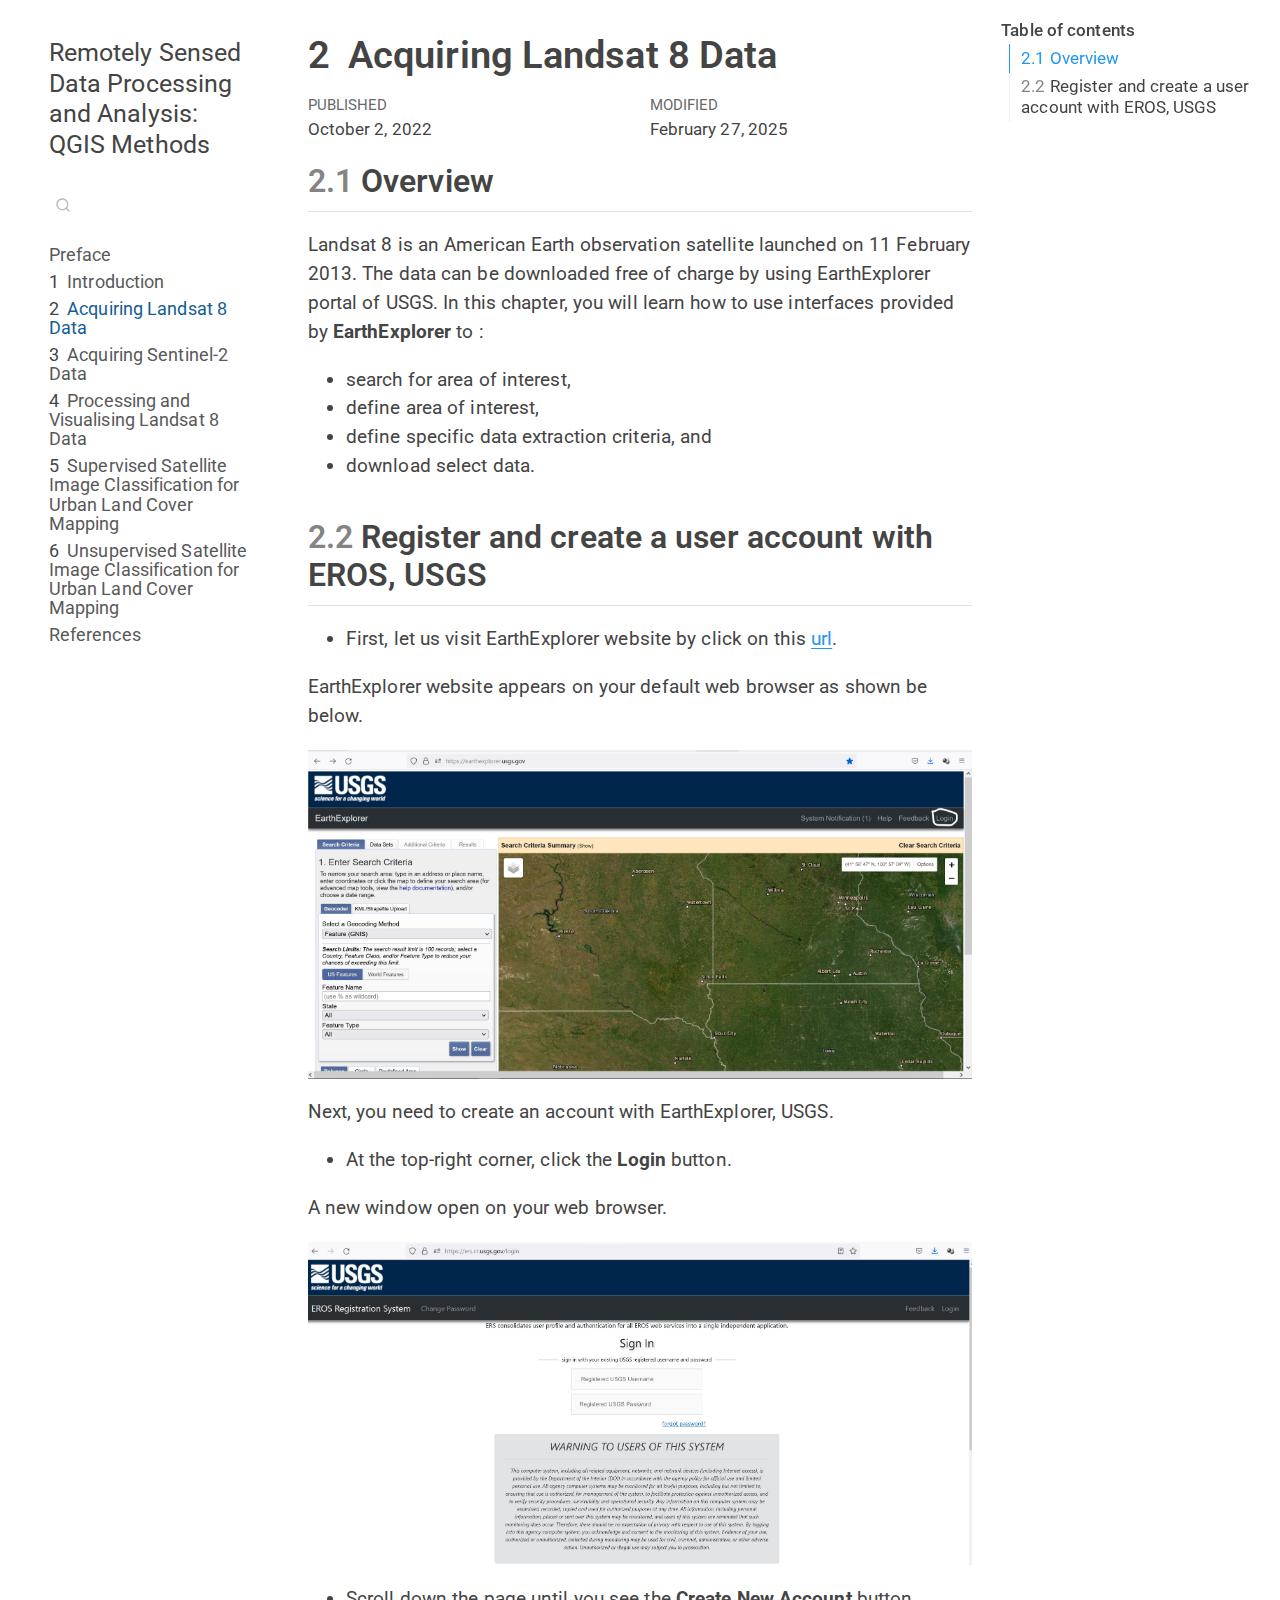
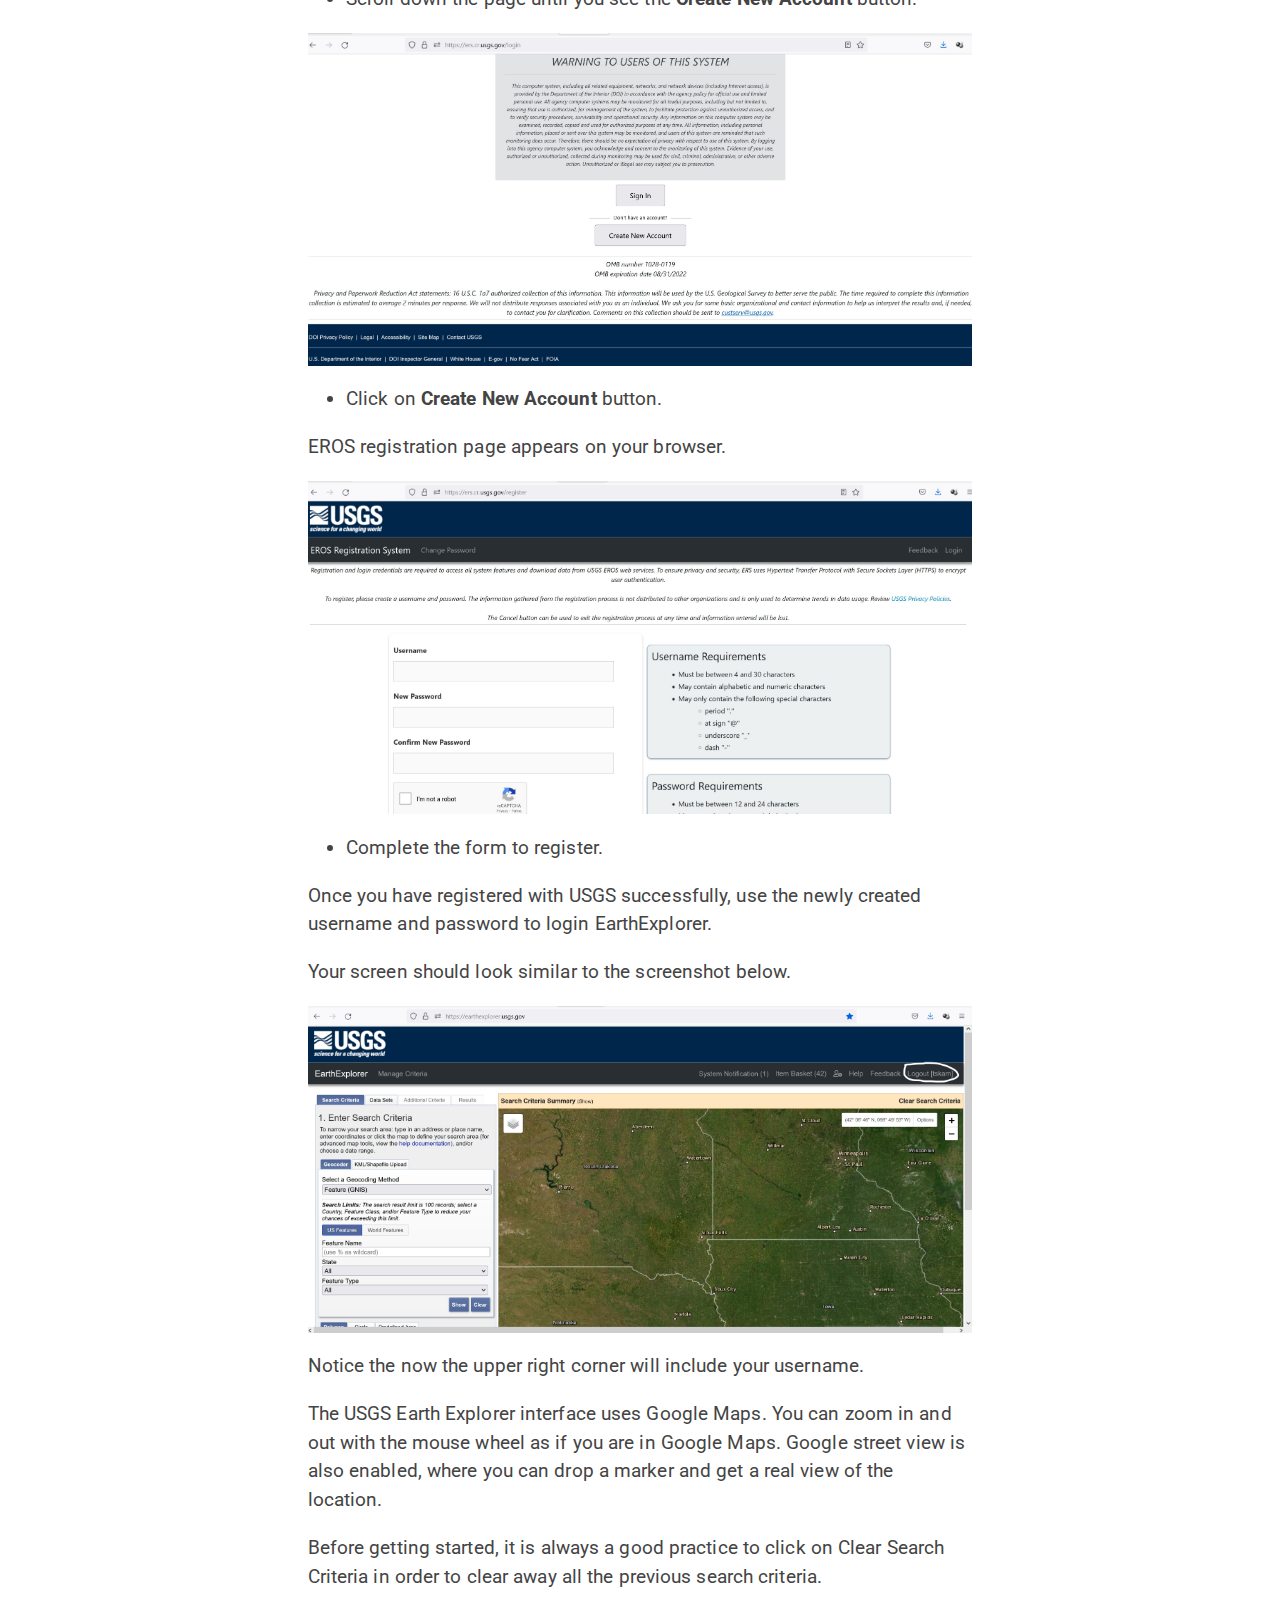
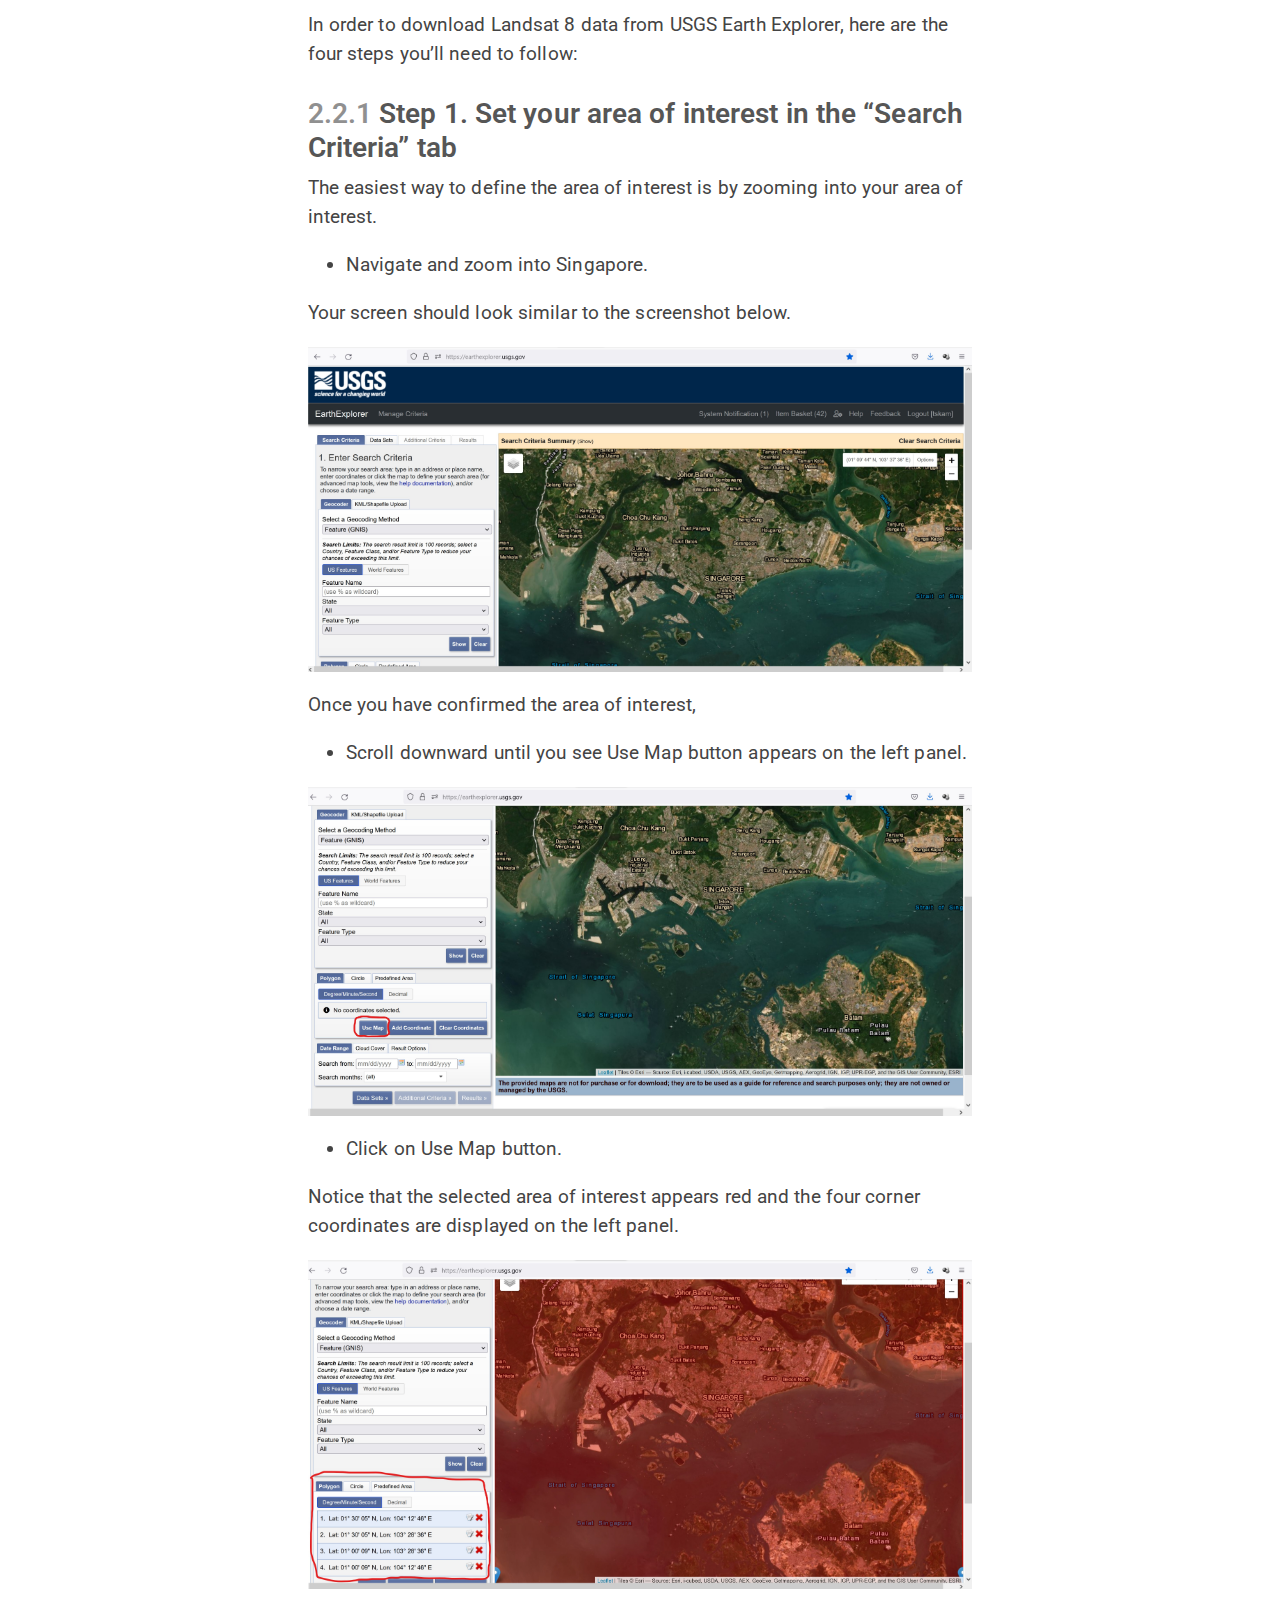
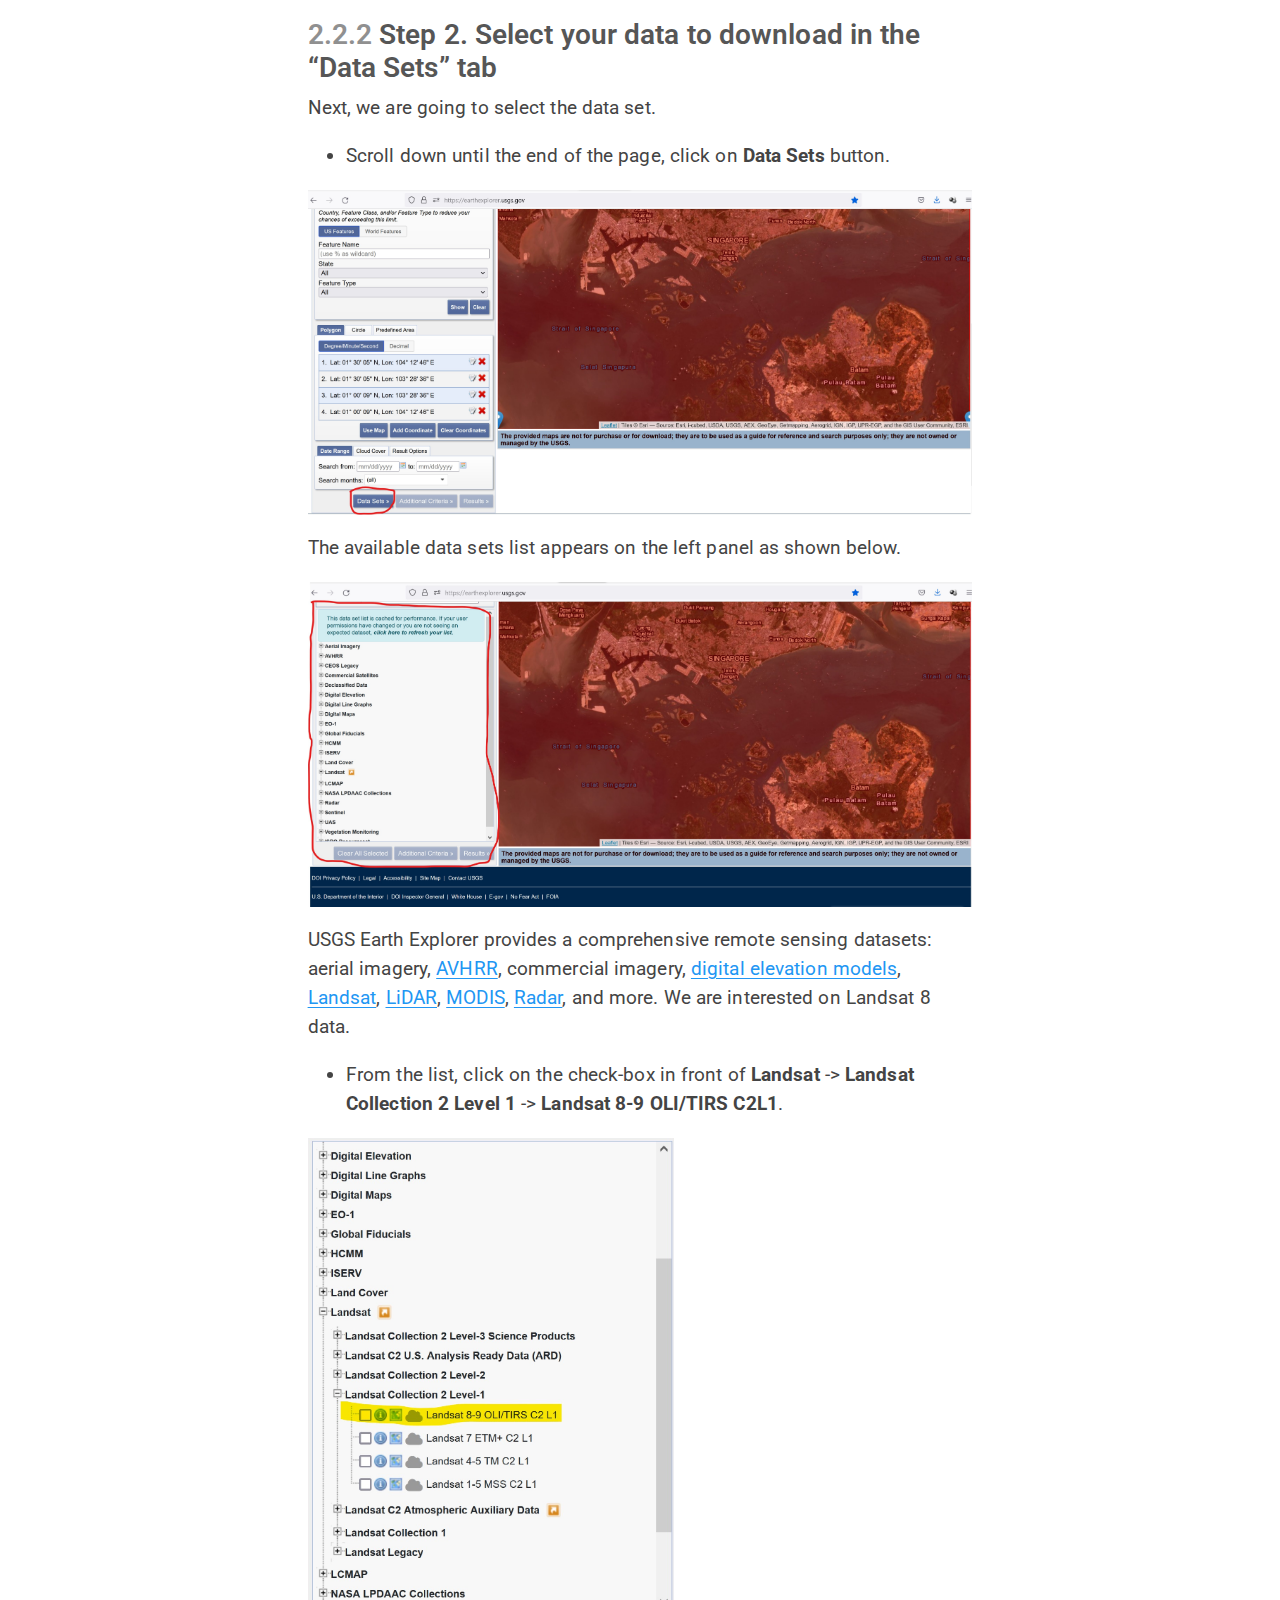
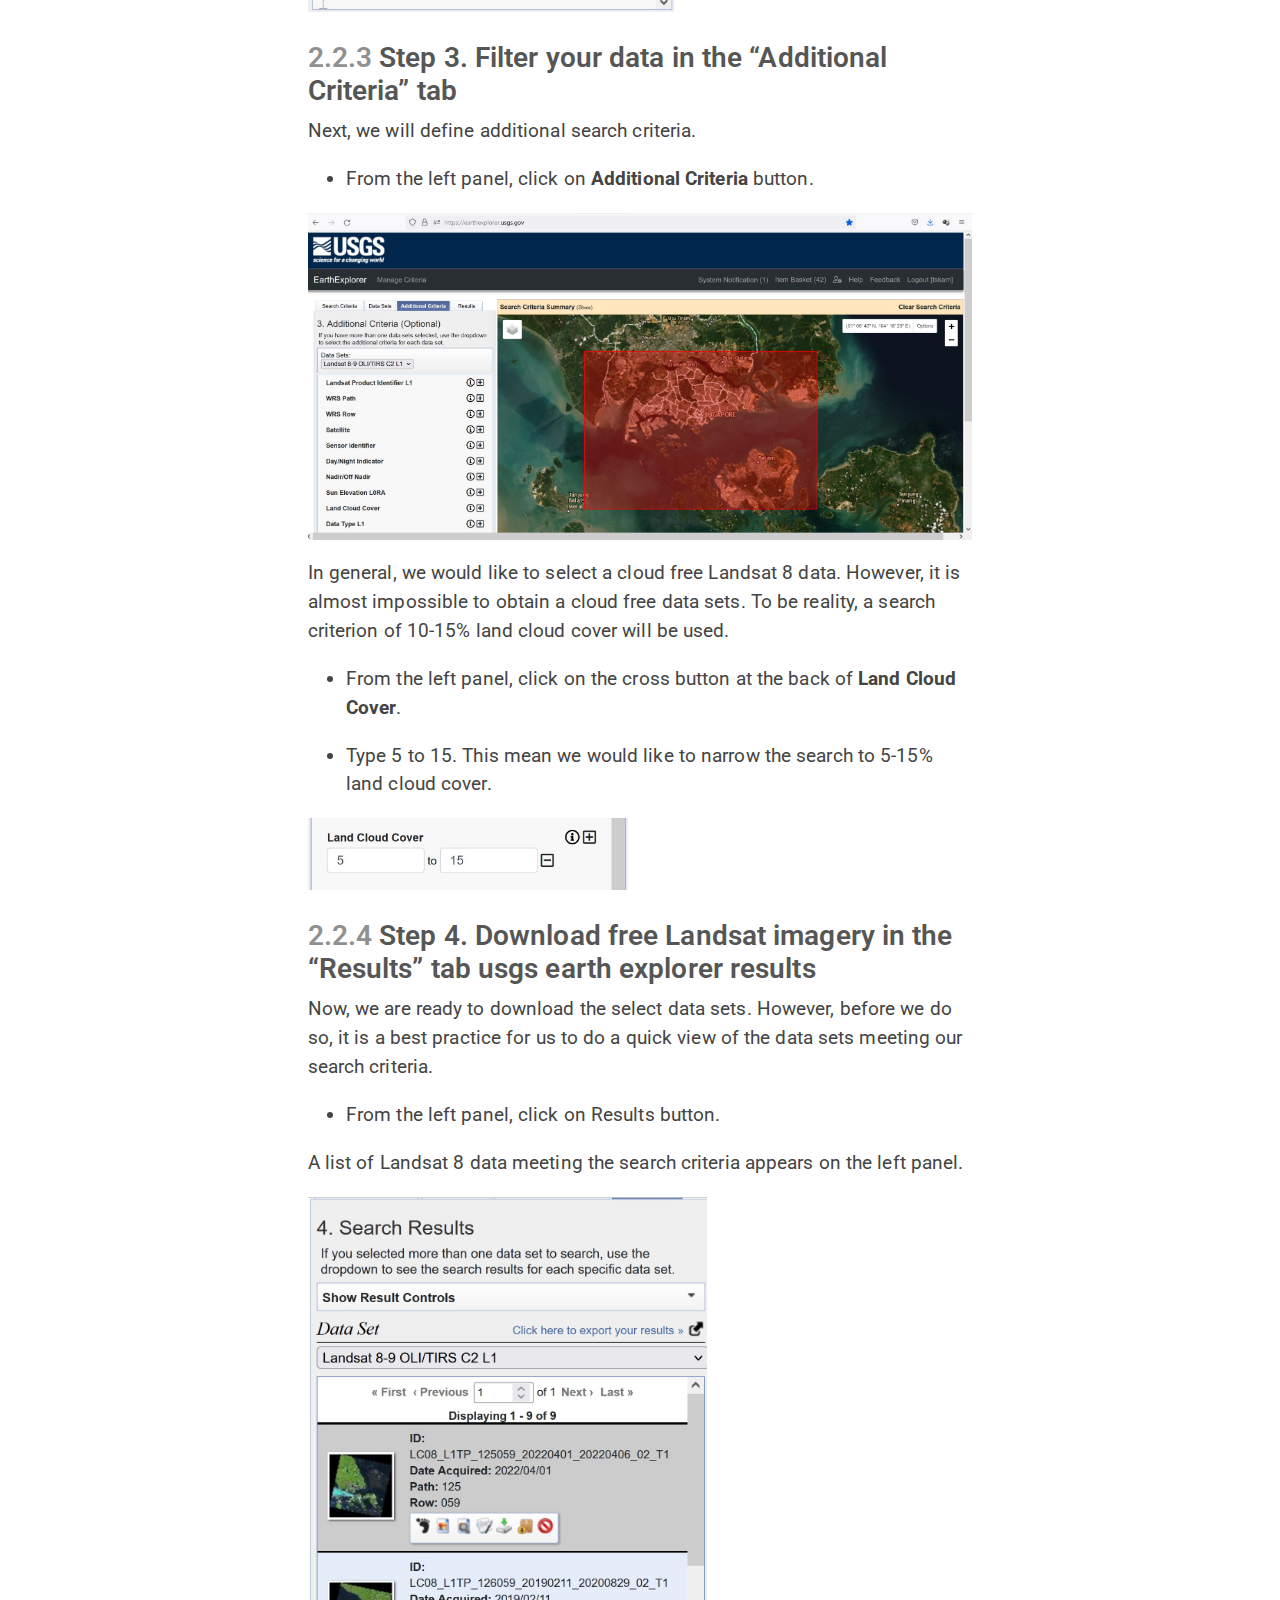
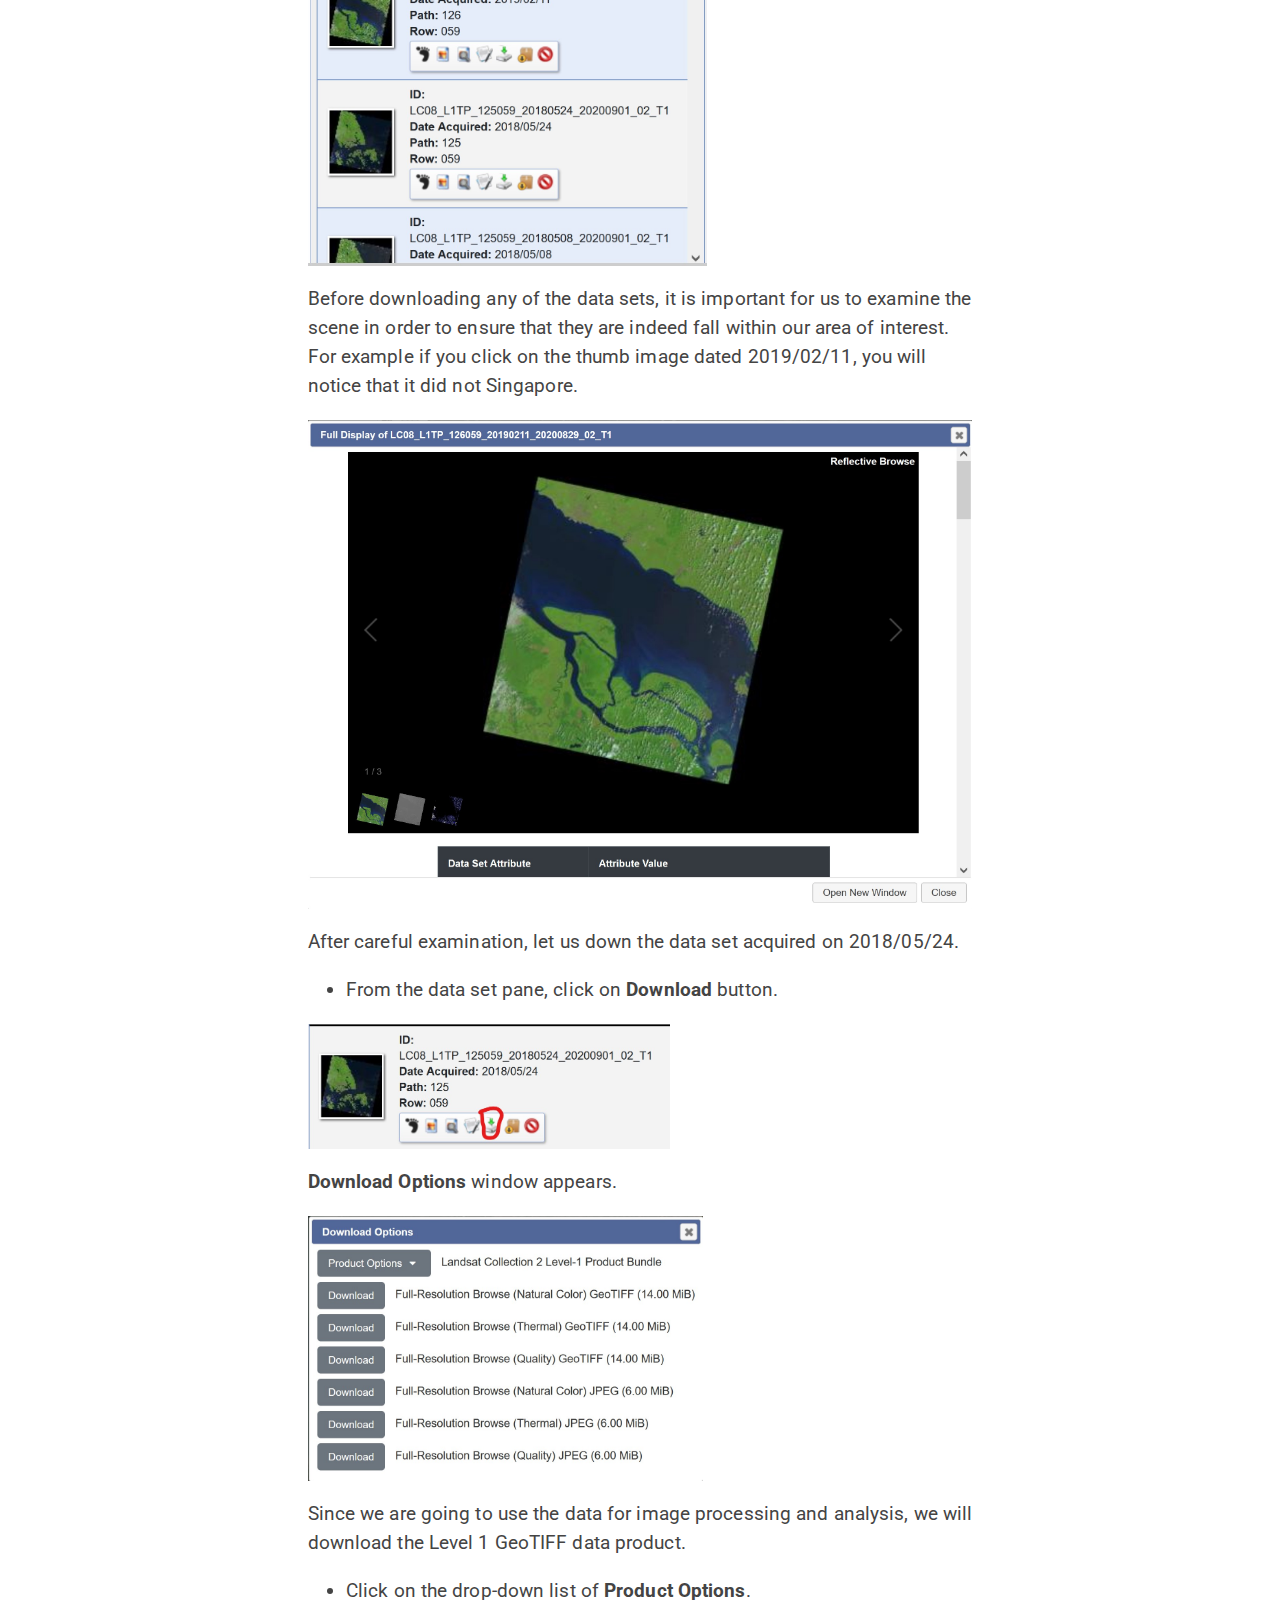
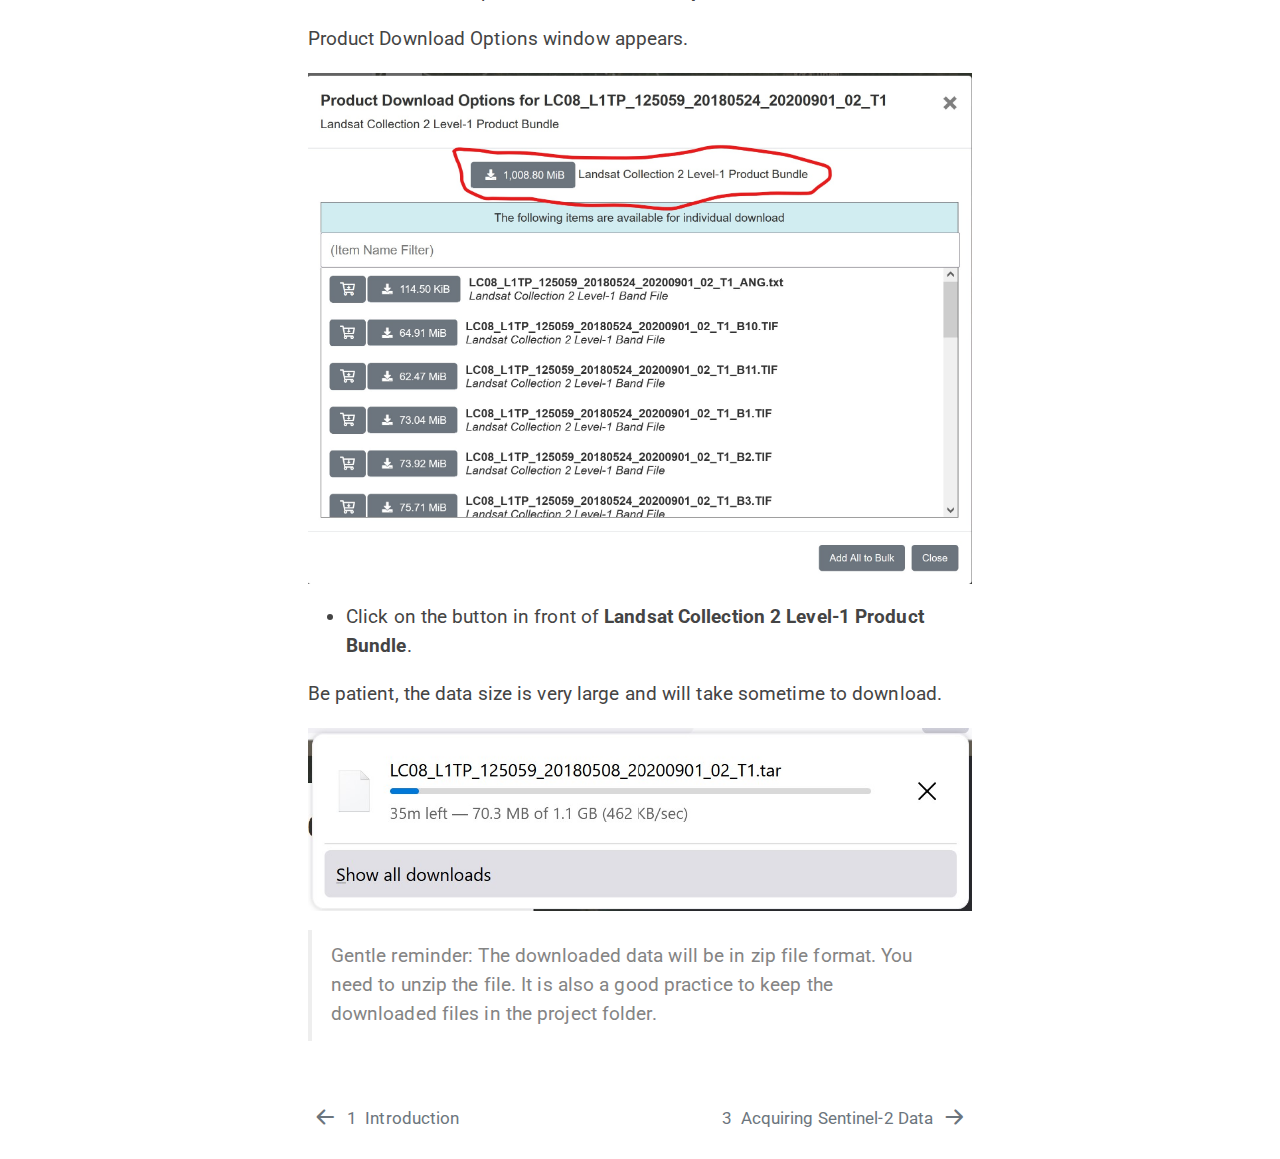
==== commit fdbc138e: "Commit after re-built the workbook." ====
--- a/_book/Hands-on_01.html
+++ b/_book/Hands-on_01.html
@@ -2,7 +2,7 @@
 <html xmlns="http://www.w3.org/1999/xhtml" lang="en" xml:lang="en"><head>
 
 <meta charset="utf-8">
-<meta name="generator" content="quarto-1.5.57">
+<meta name="generator" content="quarto-1.6.40">
 
 <meta name="viewport" content="width=device-width, initial-scale=1.0, user-scalable=yes">
 
@@ -38,10 +38,10 @@
 <script src="site_libs/quarto-html/tippy.umd.min.js"></script>
 <script src="site_libs/quarto-html/anchor.min.js"></script>
 <link href="site_libs/quarto-html/tippy.css" rel="stylesheet">
-<link href="site_libs/quarto-html/quarto-syntax-highlighting.css" rel="stylesheet" id="quarto-text-highlighting-styles">
+<link href="site_libs/quarto-html/quarto-syntax-highlighting-549806ee2085284f45b00abea8c6df48.css" rel="stylesheet" id="quarto-text-highlighting-styles">
 <script src="site_libs/bootstrap/bootstrap.min.js"></script>
 <link href="site_libs/bootstrap/bootstrap-icons.css" rel="stylesheet">
-<link href="site_libs/bootstrap/bootstrap.min.css" rel="stylesheet" id="quarto-bootstrap" data-mode="light">
+<link href="site_libs/bootstrap/bootstrap-44f3249901152bbf8222f865316a1592.min.css" rel="stylesheet" append-hash="true" id="quarto-bootstrap" data-mode="light">
 <script id="quarto-search-options" type="application/json">{
   "location": "sidebar",
   "copy-button": false,
@@ -199,7 +199,7 @@
     <div>
     <div class="quarto-title-meta-heading">Modified</div>
     <div class="quarto-title-meta-contents">
-      <p class="date-modified">January 10, 2025</p>
+      <p class="date-modified">February 27, 2025</p>
     </div>
   </div>
     
@@ -419,8 +419,6 @@
   });
   clipboard.on('success', onCopySuccess);
   if (window.document.getElementById('quarto-embedded-source-code-modal')) {
-    // For code content inside modals, clipBoardJS needs to be initialized with a container option
-    // TODO: Check when it could be a function (https://github.com/zenorocha/clipboard.js/issues/860)
     const clipboardModal = new window.ClipboardJS('.code-copy-button[data-in-quarto-modal]', {
       text: getTextToCopy,
       container: window.document.getElementById('quarto-embedded-source-code-modal')
@@ -531,7 +529,6 @@
       if (window.Quarto?.typesetMath) {
         window.Quarto.typesetMath(note);
       }
-      // TODO in 1.5, we should make sure this works without a callout special case
       if (note.classList.contains("callout")) {
         return note.outerHTML;
       } else {
--- a/_book/site_libs/quarto-html/quarto-syntax-highlighting-549806ee2085284f45b00abea8c6df48.css
+++ b/_book/site_libs/quarto-html/quarto-syntax-highlighting-549806ee2085284f45b00abea8c6df48.css
@@ -0,0 +1,205 @@
+/* quarto syntax highlight colors */
+:root {
+  --quarto-hl-ot-color: #003B4F;
+  --quarto-hl-at-color: #657422;
+  --quarto-hl-ss-color: #20794D;
+  --quarto-hl-an-color: #5E5E5E;
+  --quarto-hl-fu-color: #4758AB;
+  --quarto-hl-st-color: #20794D;
+  --quarto-hl-cf-color: #003B4F;
+  --quarto-hl-op-color: #5E5E5E;
+  --quarto-hl-er-color: #AD0000;
+  --quarto-hl-bn-color: #AD0000;
+  --quarto-hl-al-color: #AD0000;
+  --quarto-hl-va-color: #111111;
+  --quarto-hl-bu-color: inherit;
+  --quarto-hl-ex-color: inherit;
+  --quarto-hl-pp-color: #AD0000;
+  --quarto-hl-in-color: #5E5E5E;
+  --quarto-hl-vs-color: #20794D;
+  --quarto-hl-wa-color: #5E5E5E;
+  --quarto-hl-do-color: #5E5E5E;
+  --quarto-hl-im-color: #00769E;
+  --quarto-hl-ch-color: #20794D;
+  --quarto-hl-dt-color: #AD0000;
+  --quarto-hl-fl-color: #AD0000;
+  --quarto-hl-co-color: #5E5E5E;
+  --quarto-hl-cv-color: #5E5E5E;
+  --quarto-hl-cn-color: #8f5902;
+  --quarto-hl-sc-color: #5E5E5E;
+  --quarto-hl-dv-color: #AD0000;
+  --quarto-hl-kw-color: #003B4F;
+}
+
+/* other quarto variables */
+:root {
+  --quarto-font-monospace: SFMono-Regular, Menlo, Monaco, Consolas, "Liberation Mono", "Courier New", monospace;
+}
+
+pre > code.sourceCode > span {
+  color: #003B4F;
+}
+
+code span {
+  color: #003B4F;
+}
+
+code.sourceCode > span {
+  color: #003B4F;
+}
+
+div.sourceCode,
+div.sourceCode pre.sourceCode {
+  color: #003B4F;
+}
+
+code span.ot {
+  color: #003B4F;
+  font-style: inherit;
+}
+
+code span.at {
+  color: #657422;
+  font-style: inherit;
+}
+
+code span.ss {
+  color: #20794D;
+  font-style: inherit;
+}
+
+code span.an {
+  color: #5E5E5E;
+  font-style: inherit;
+}
+
+code span.fu {
+  color: #4758AB;
+  font-style: inherit;
+}
+
+code span.st {
+  color: #20794D;
+  font-style: inherit;
+}
+
+code span.cf {
+  color: #003B4F;
+  font-weight: bold;
+  font-style: inherit;
+}
+
+code span.op {
+  color: #5E5E5E;
+  font-style: inherit;
+}
+
+code span.er {
+  color: #AD0000;
+  font-style: inherit;
+}
+
+code span.bn {
+  color: #AD0000;
+  font-style: inherit;
+}
+
+code span.al {
+  color: #AD0000;
+  font-style: inherit;
+}
+
+code span.va {
+  color: #111111;
+  font-style: inherit;
+}
+
+code span.bu {
+  font-style: inherit;
+}
+
+code span.ex {
+  font-style: inherit;
+}
+
+code span.pp {
+  color: #AD0000;
+  font-style: inherit;
+}
+
+code span.in {
+  color: #5E5E5E;
+  font-style: inherit;
+}
+
+code span.vs {
+  color: #20794D;
+  font-style: inherit;
+}
+
+code span.wa {
+  color: #5E5E5E;
+  font-style: italic;
+}
+
+code span.do {
+  color: #5E5E5E;
+  font-style: italic;
+}
+
+code span.im {
+  color: #00769E;
+  font-style: inherit;
+}
+
+code span.ch {
+  color: #20794D;
+  font-style: inherit;
+}
+
+code span.dt {
+  color: #AD0000;
+  font-style: inherit;
+}
+
+code span.fl {
+  color: #AD0000;
+  font-style: inherit;
+}
+
+code span.co {
+  color: #5E5E5E;
+  font-style: inherit;
+}
+
+code span.cv {
+  color: #5E5E5E;
+  font-style: italic;
+}
+
+code span.cn {
+  color: #8f5902;
+  font-style: inherit;
+}
+
+code span.sc {
+  color: #5E5E5E;
+  font-style: inherit;
+}
+
+code span.dv {
+  color: #AD0000;
+  font-style: inherit;
+}
+
+code span.kw {
+  color: #003B4F;
+  font-weight: bold;
+  font-style: inherit;
+}
+
+.prevent-inlining {
+  content: "</";
+}
+
+/*# sourceMappingURL=ae99138f4fbc2fb4c9f5e5cd69c22459.css.map */
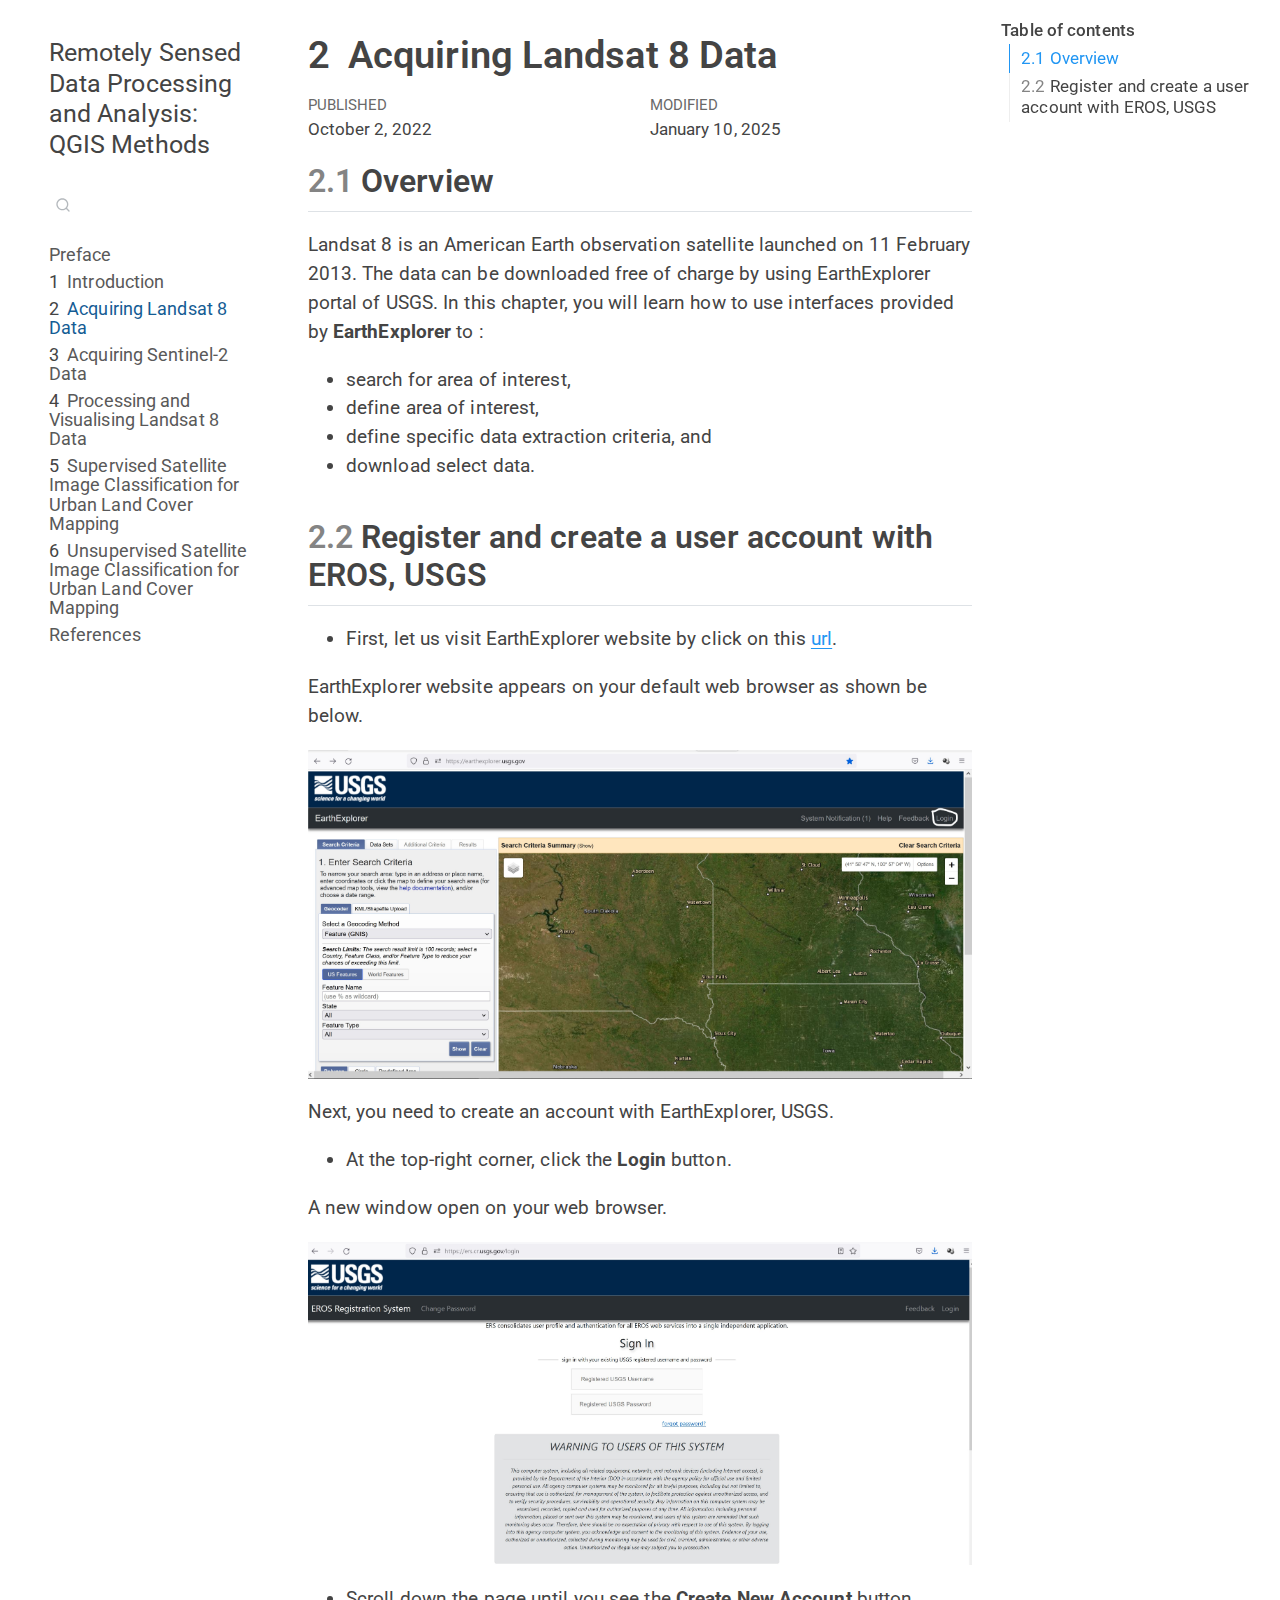
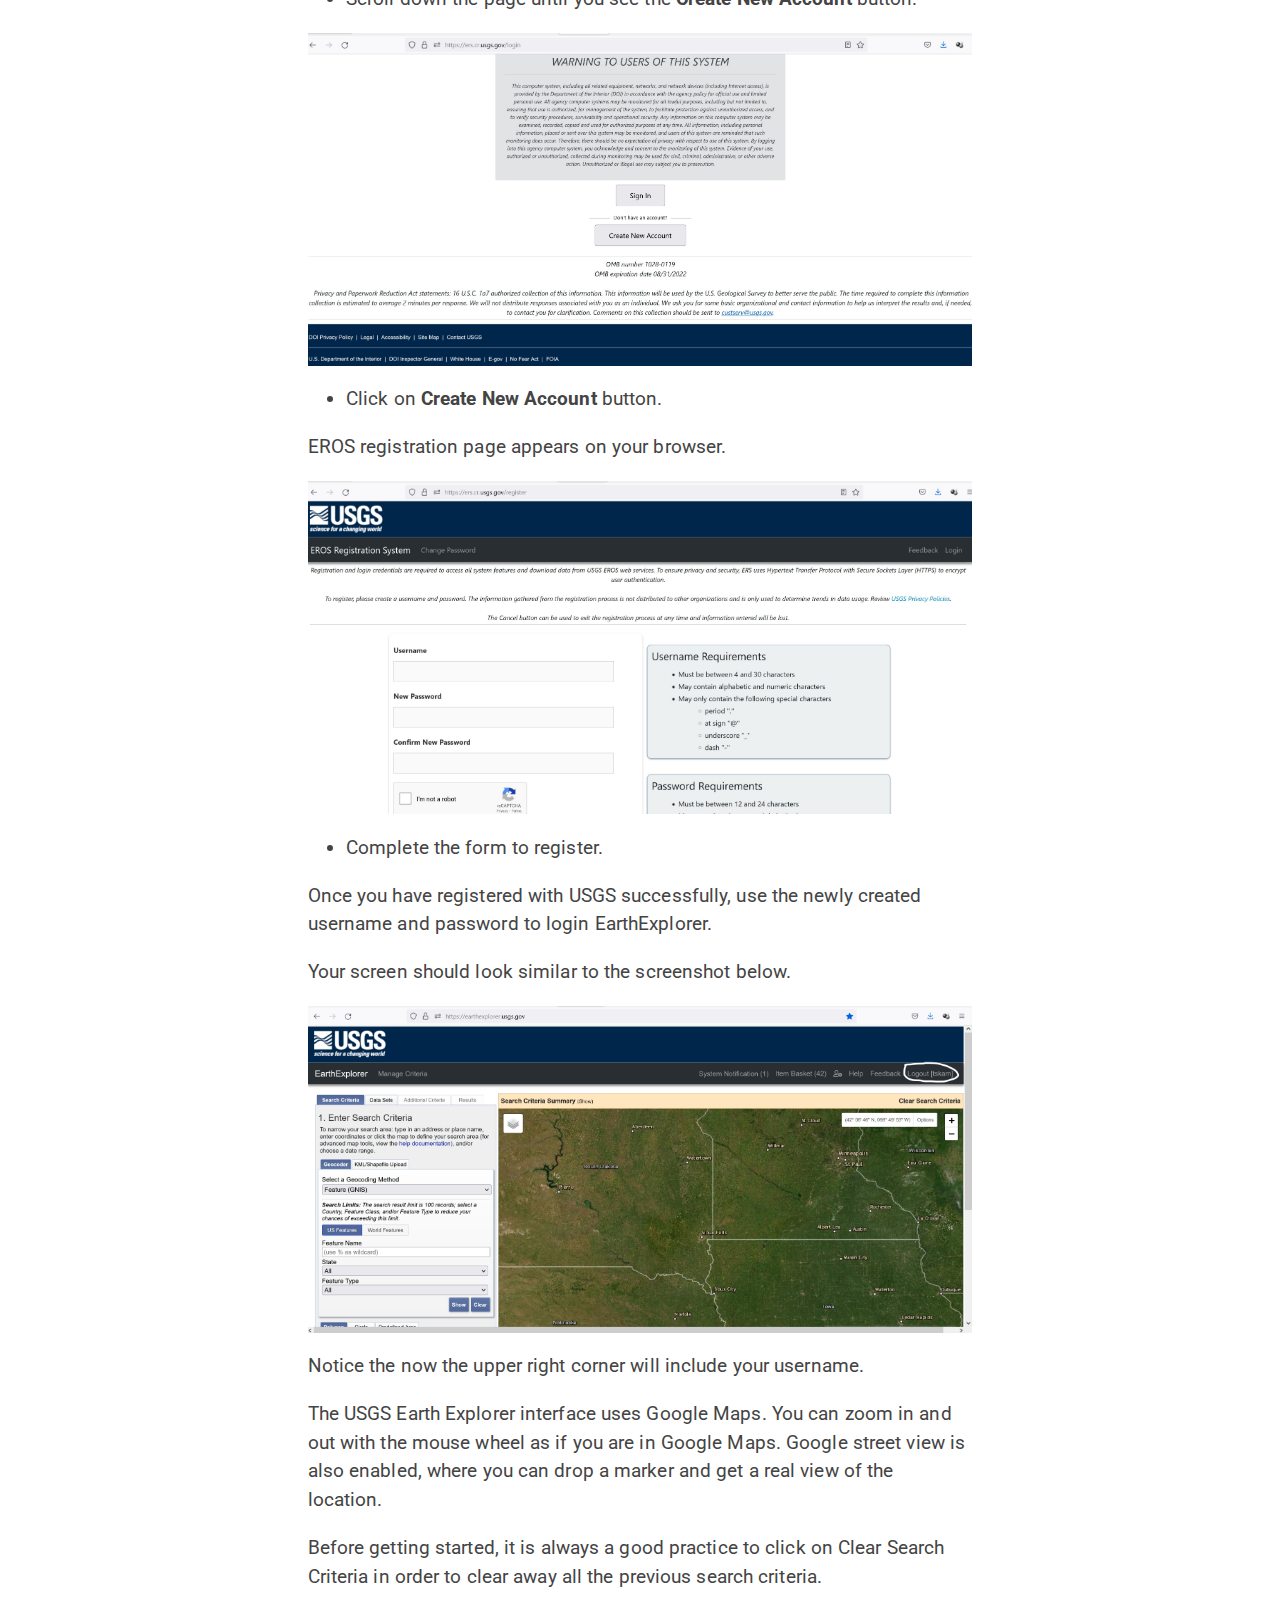
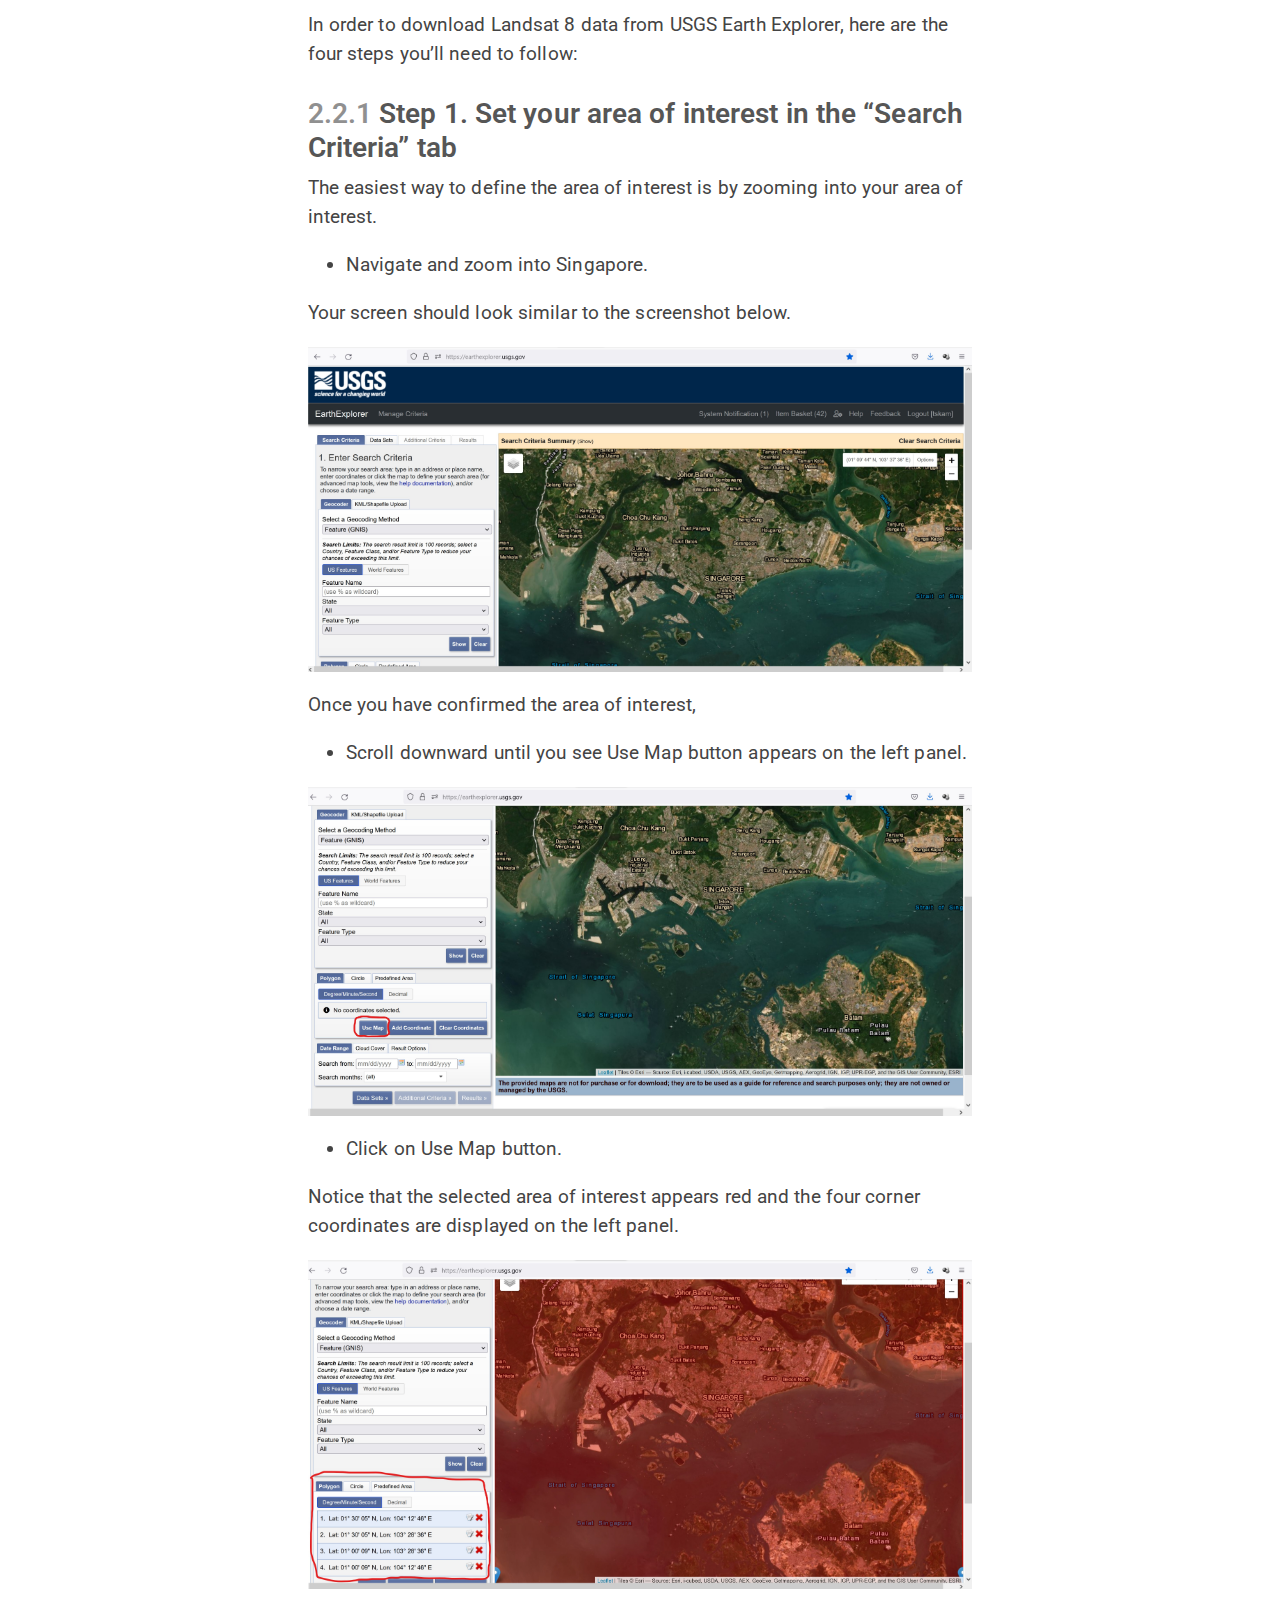
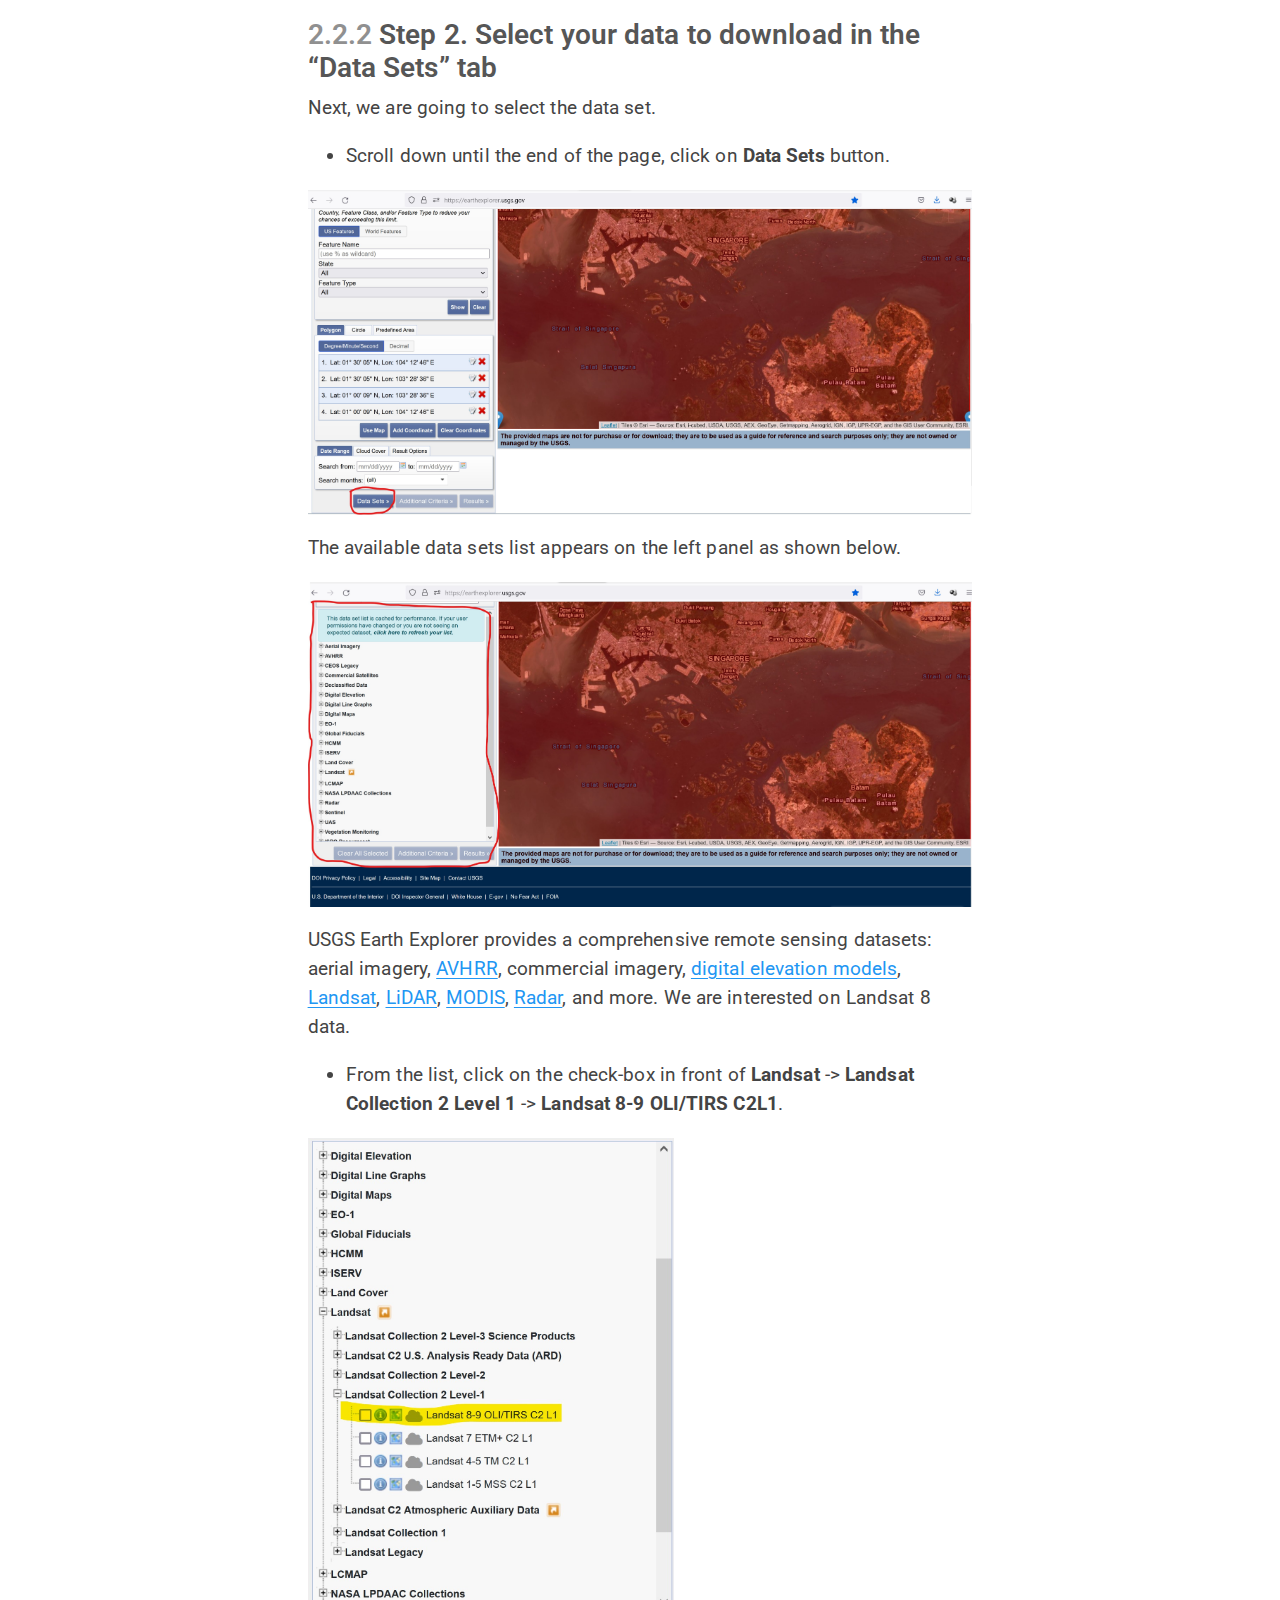
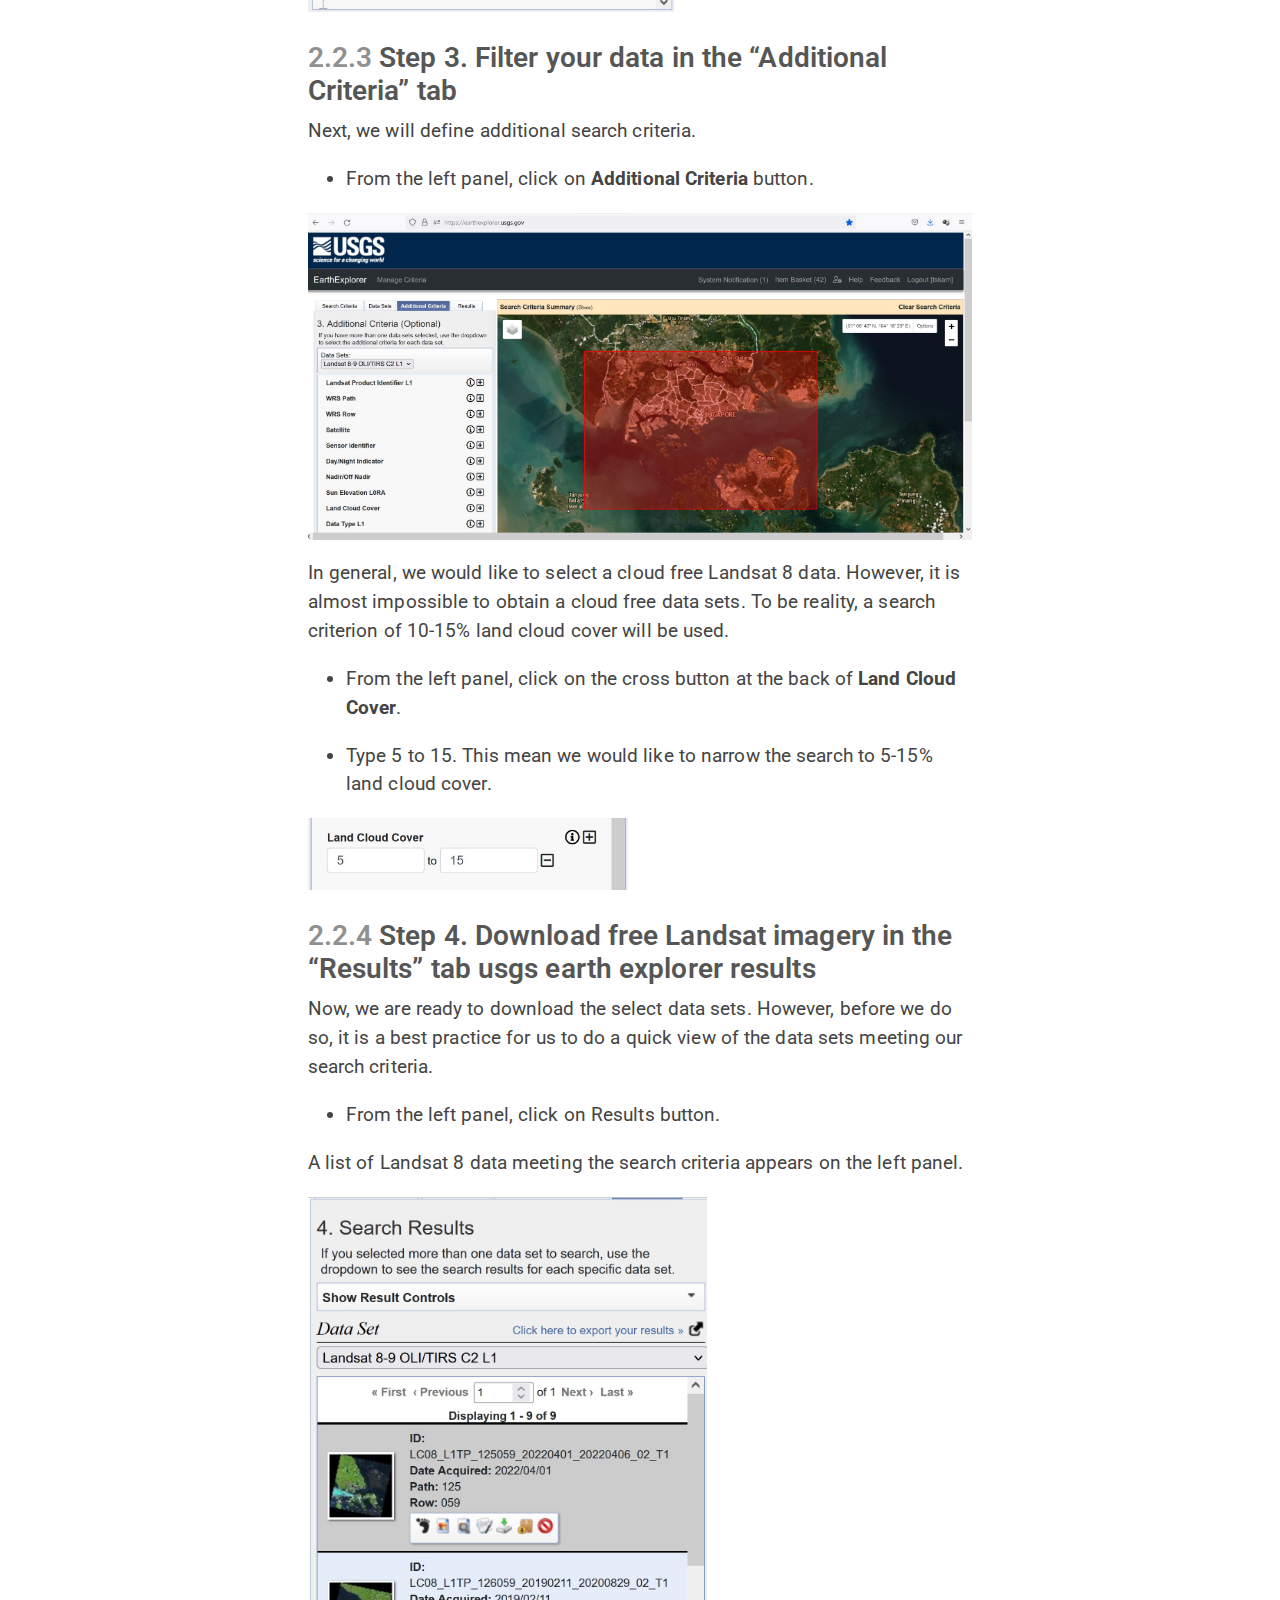
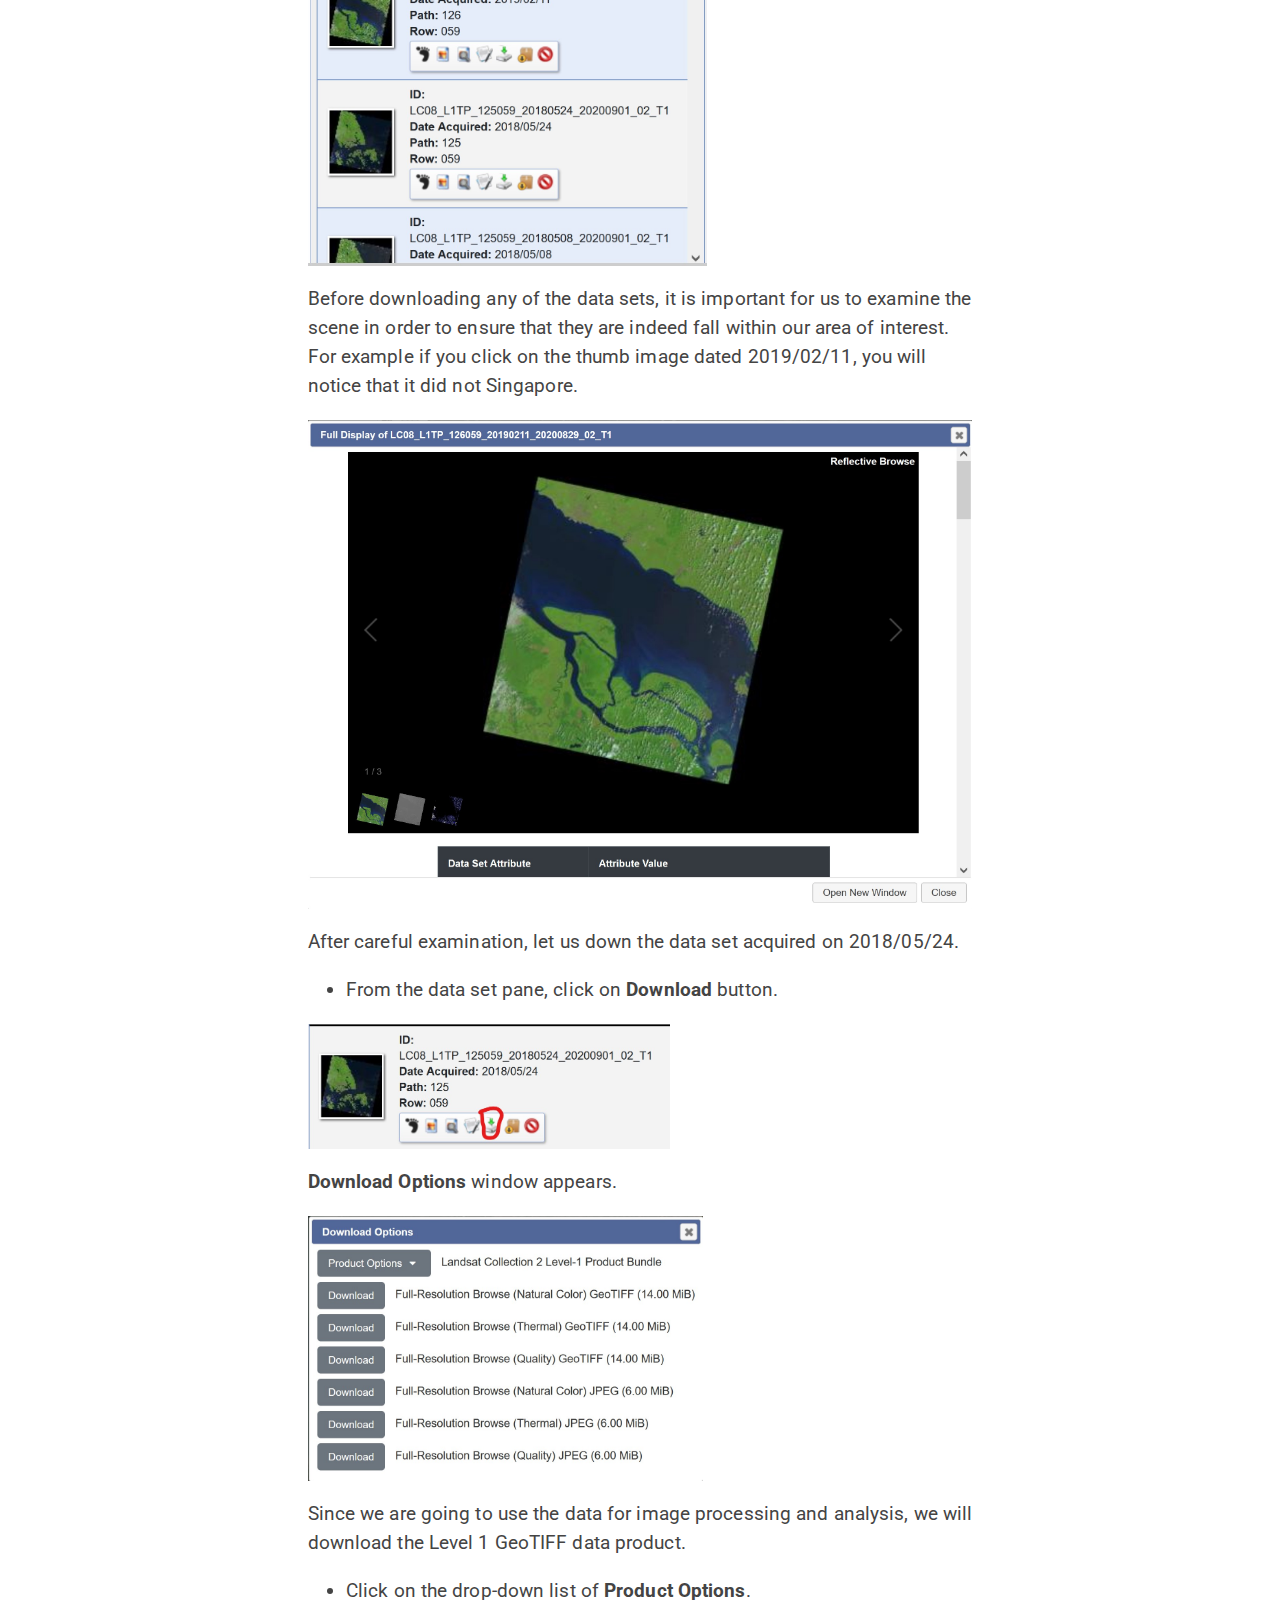
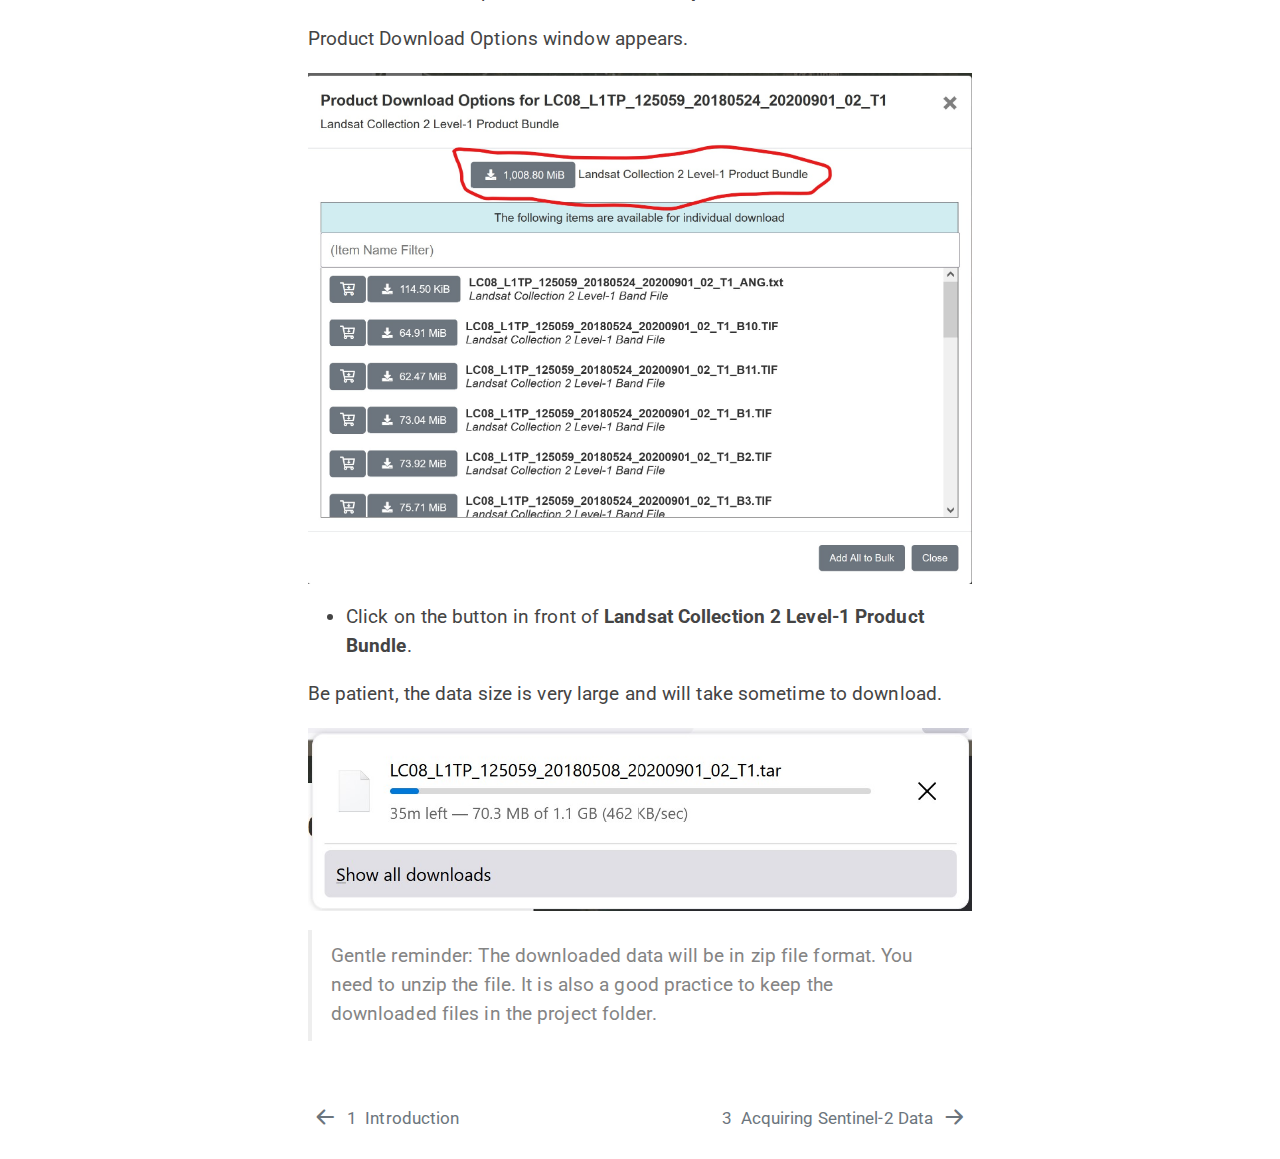
==== commit dddadb99: "Commit after revising Chapter 3" ====
--- a/_book/Hands-on_01.html
+++ b/_book/Hands-on_01.html
@@ -2,7 +2,7 @@
 <html xmlns="http://www.w3.org/1999/xhtml" lang="en" xml:lang="en"><head>
 
 <meta charset="utf-8">
-<meta name="generator" content="quarto-1.6.40">
+<meta name="generator" content="quarto-1.6.42">
 
 <meta name="viewport" content="width=device-width, initial-scale=1.0, user-scalable=yes">
 
@@ -38,7 +38,7 @@
 <script src="site_libs/quarto-html/tippy.umd.min.js"></script>
 <script src="site_libs/quarto-html/anchor.min.js"></script>
 <link href="site_libs/quarto-html/tippy.css" rel="stylesheet">
-<link href="site_libs/quarto-html/quarto-syntax-highlighting-549806ee2085284f45b00abea8c6df48.css" rel="stylesheet" id="quarto-text-highlighting-styles">
+<link href="site_libs/quarto-html/quarto-syntax-highlighting-2f5df379a58b258e96c21c0638c20c03.css" rel="stylesheet" id="quarto-text-highlighting-styles">
 <script src="site_libs/bootstrap/bootstrap.min.js"></script>
 <link href="site_libs/bootstrap/bootstrap-icons.css" rel="stylesheet">
 <link href="site_libs/bootstrap/bootstrap-44f3249901152bbf8222f865316a1592.min.css" rel="stylesheet" append-hash="true" id="quarto-bootstrap" data-mode="light">
@@ -199,7 +199,7 @@
     <div>
     <div class="quarto-title-meta-heading">Modified</div>
     <div class="quarto-title-meta-contents">
-      <p class="date-modified">February 27, 2025</p>
+      <p class="date-modified">January 10, 2025</p>
     </div>
   </div>
     
--- a/_book/site_libs/quarto-html/quarto-syntax-highlighting-2f5df379a58b258e96c21c0638c20c03.css
+++ b/_book/site_libs/quarto-html/quarto-syntax-highlighting-2f5df379a58b258e96c21c0638c20c03.css
@@ -0,0 +1,205 @@
+/* quarto syntax highlight colors */
+:root {
+  --quarto-hl-ot-color: #003B4F;
+  --quarto-hl-at-color: #657422;
+  --quarto-hl-ss-color: #20794D;
+  --quarto-hl-an-color: #5E5E5E;
+  --quarto-hl-fu-color: #4758AB;
+  --quarto-hl-st-color: #20794D;
+  --quarto-hl-cf-color: #003B4F;
+  --quarto-hl-op-color: #5E5E5E;
+  --quarto-hl-er-color: #AD0000;
+  --quarto-hl-bn-color: #AD0000;
+  --quarto-hl-al-color: #AD0000;
+  --quarto-hl-va-color: #111111;
+  --quarto-hl-bu-color: inherit;
+  --quarto-hl-ex-color: inherit;
+  --quarto-hl-pp-color: #AD0000;
+  --quarto-hl-in-color: #5E5E5E;
+  --quarto-hl-vs-color: #20794D;
+  --quarto-hl-wa-color: #5E5E5E;
+  --quarto-hl-do-color: #5E5E5E;
+  --quarto-hl-im-color: #00769E;
+  --quarto-hl-ch-color: #20794D;
+  --quarto-hl-dt-color: #AD0000;
+  --quarto-hl-fl-color: #AD0000;
+  --quarto-hl-co-color: #5E5E5E;
+  --quarto-hl-cv-color: #5E5E5E;
+  --quarto-hl-cn-color: #8f5902;
+  --quarto-hl-sc-color: #5E5E5E;
+  --quarto-hl-dv-color: #AD0000;
+  --quarto-hl-kw-color: #003B4F;
+}
+
+/* other quarto variables */
+:root {
+  --quarto-font-monospace: SFMono-Regular, Menlo, Monaco, Consolas, "Liberation Mono", "Courier New", monospace;
+}
+
+pre > code.sourceCode > span {
+  color: #003B4F;
+}
+
+code span {
+  color: #003B4F;
+}
+
+code.sourceCode > span {
+  color: #003B4F;
+}
+
+div.sourceCode,
+div.sourceCode pre.sourceCode {
+  color: #003B4F;
+}
+
+code span.ot {
+  color: #003B4F;
+  font-style: inherit;
+}
+
+code span.at {
+  color: #657422;
+  font-style: inherit;
+}
+
+code span.ss {
+  color: #20794D;
+  font-style: inherit;
+}
+
+code span.an {
+  color: #5E5E5E;
+  font-style: inherit;
+}
+
+code span.fu {
+  color: #4758AB;
+  font-style: inherit;
+}
+
+code span.st {
+  color: #20794D;
+  font-style: inherit;
+}
+
+code span.cf {
+  color: #003B4F;
+  font-weight: bold;
+  font-style: inherit;
+}
+
+code span.op {
+  color: #5E5E5E;
+  font-style: inherit;
+}
+
+code span.er {
+  color: #AD0000;
+  font-style: inherit;
+}
+
+code span.bn {
+  color: #AD0000;
+  font-style: inherit;
+}
+
+code span.al {
+  color: #AD0000;
+  font-style: inherit;
+}
+
+code span.va {
+  color: #111111;
+  font-style: inherit;
+}
+
+code span.bu {
+  font-style: inherit;
+}
+
+code span.ex {
+  font-style: inherit;
+}
+
+code span.pp {
+  color: #AD0000;
+  font-style: inherit;
+}
+
+code span.in {
+  color: #5E5E5E;
+  font-style: inherit;
+}
+
+code span.vs {
+  color: #20794D;
+  font-style: inherit;
+}
+
+code span.wa {
+  color: #5E5E5E;
+  font-style: italic;
+}
+
+code span.do {
+  color: #5E5E5E;
+  font-style: italic;
+}
+
+code span.im {
+  color: #00769E;
+  font-style: inherit;
+}
+
+code span.ch {
+  color: #20794D;
+  font-style: inherit;
+}
+
+code span.dt {
+  color: #AD0000;
+  font-style: inherit;
+}
+
+code span.fl {
+  color: #AD0000;
+  font-style: inherit;
+}
+
+code span.co {
+  color: #5E5E5E;
+  font-style: inherit;
+}
+
+code span.cv {
+  color: #5E5E5E;
+  font-style: italic;
+}
+
+code span.cn {
+  color: #8f5902;
+  font-style: inherit;
+}
+
+code span.sc {
+  color: #5E5E5E;
+  font-style: inherit;
+}
+
+code span.dv {
+  color: #AD0000;
+  font-style: inherit;
+}
+
+code span.kw {
+  color: #003B4F;
+  font-weight: bold;
+  font-style: inherit;
+}
+
+.prevent-inlining {
+  content: "</";
+}
+
+/*# sourceMappingURL=35eb38a806ee71ea6d2563be2308c832.css.map */
